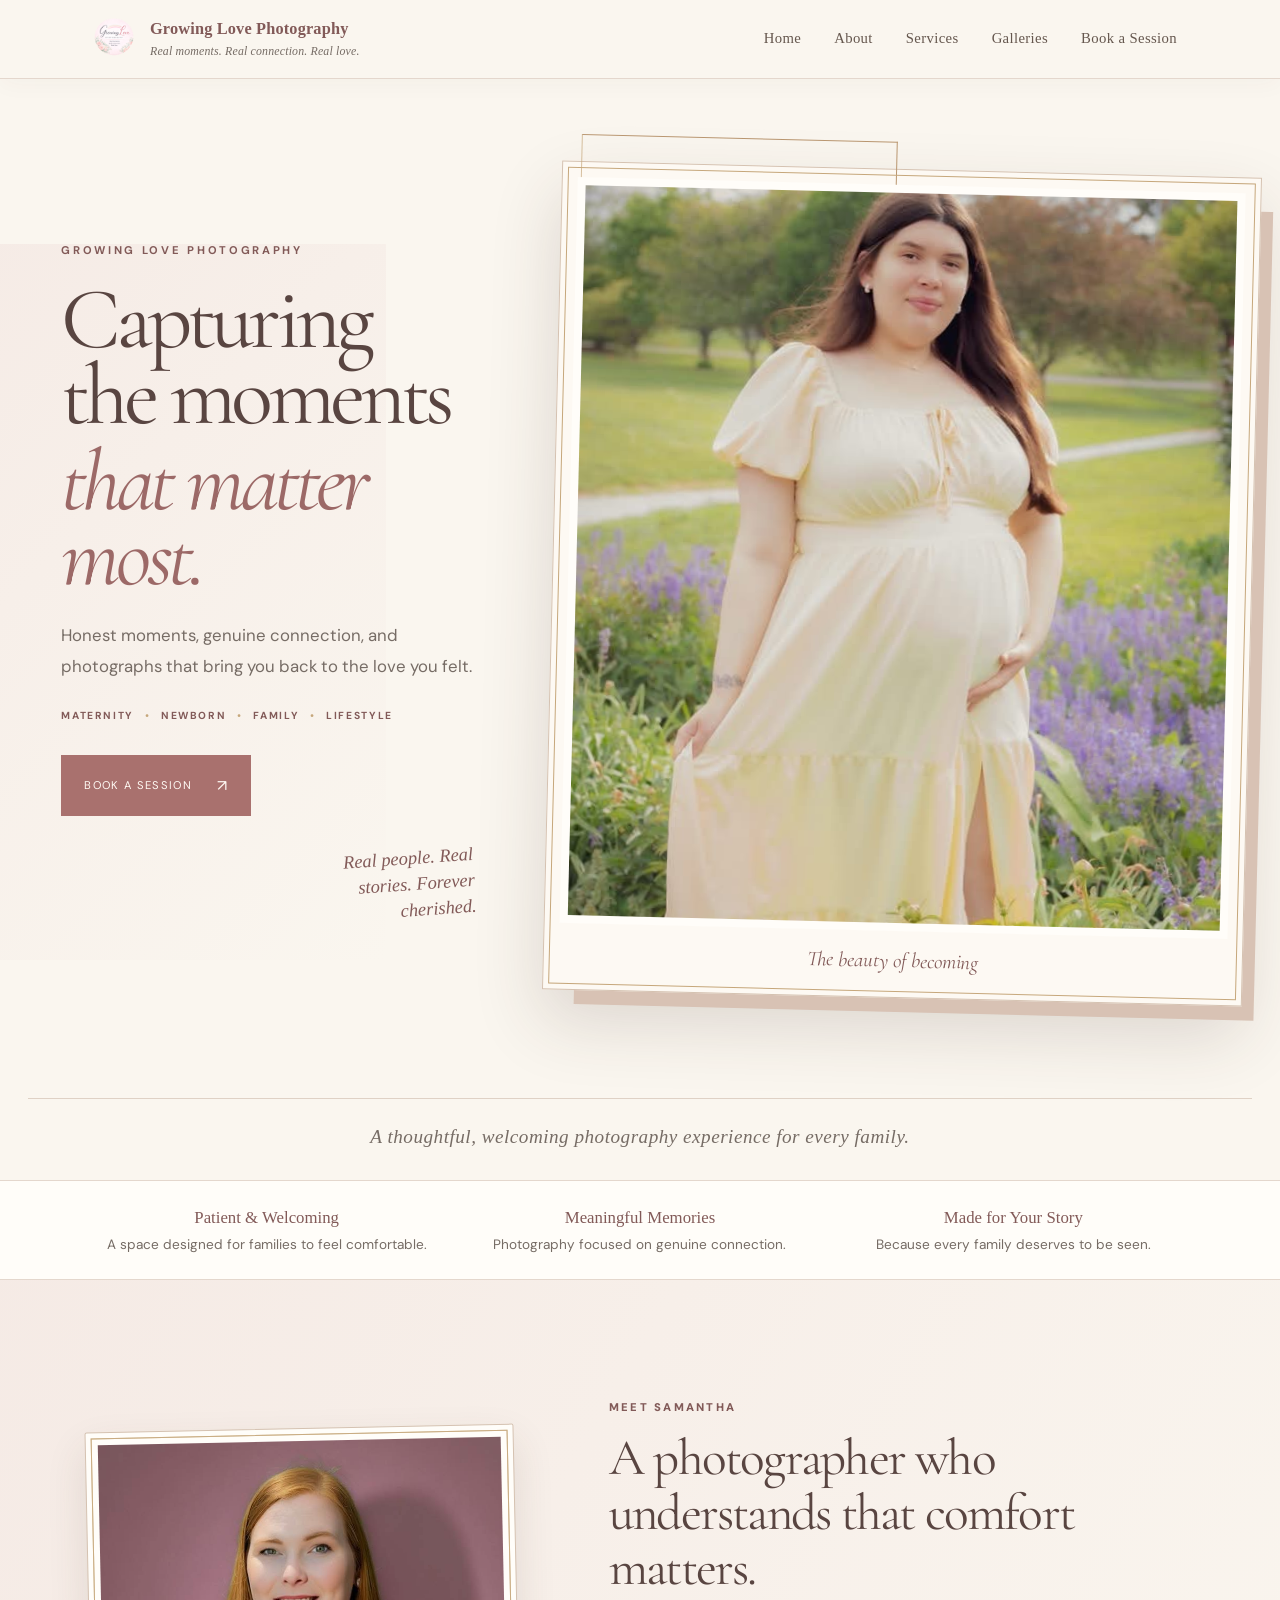
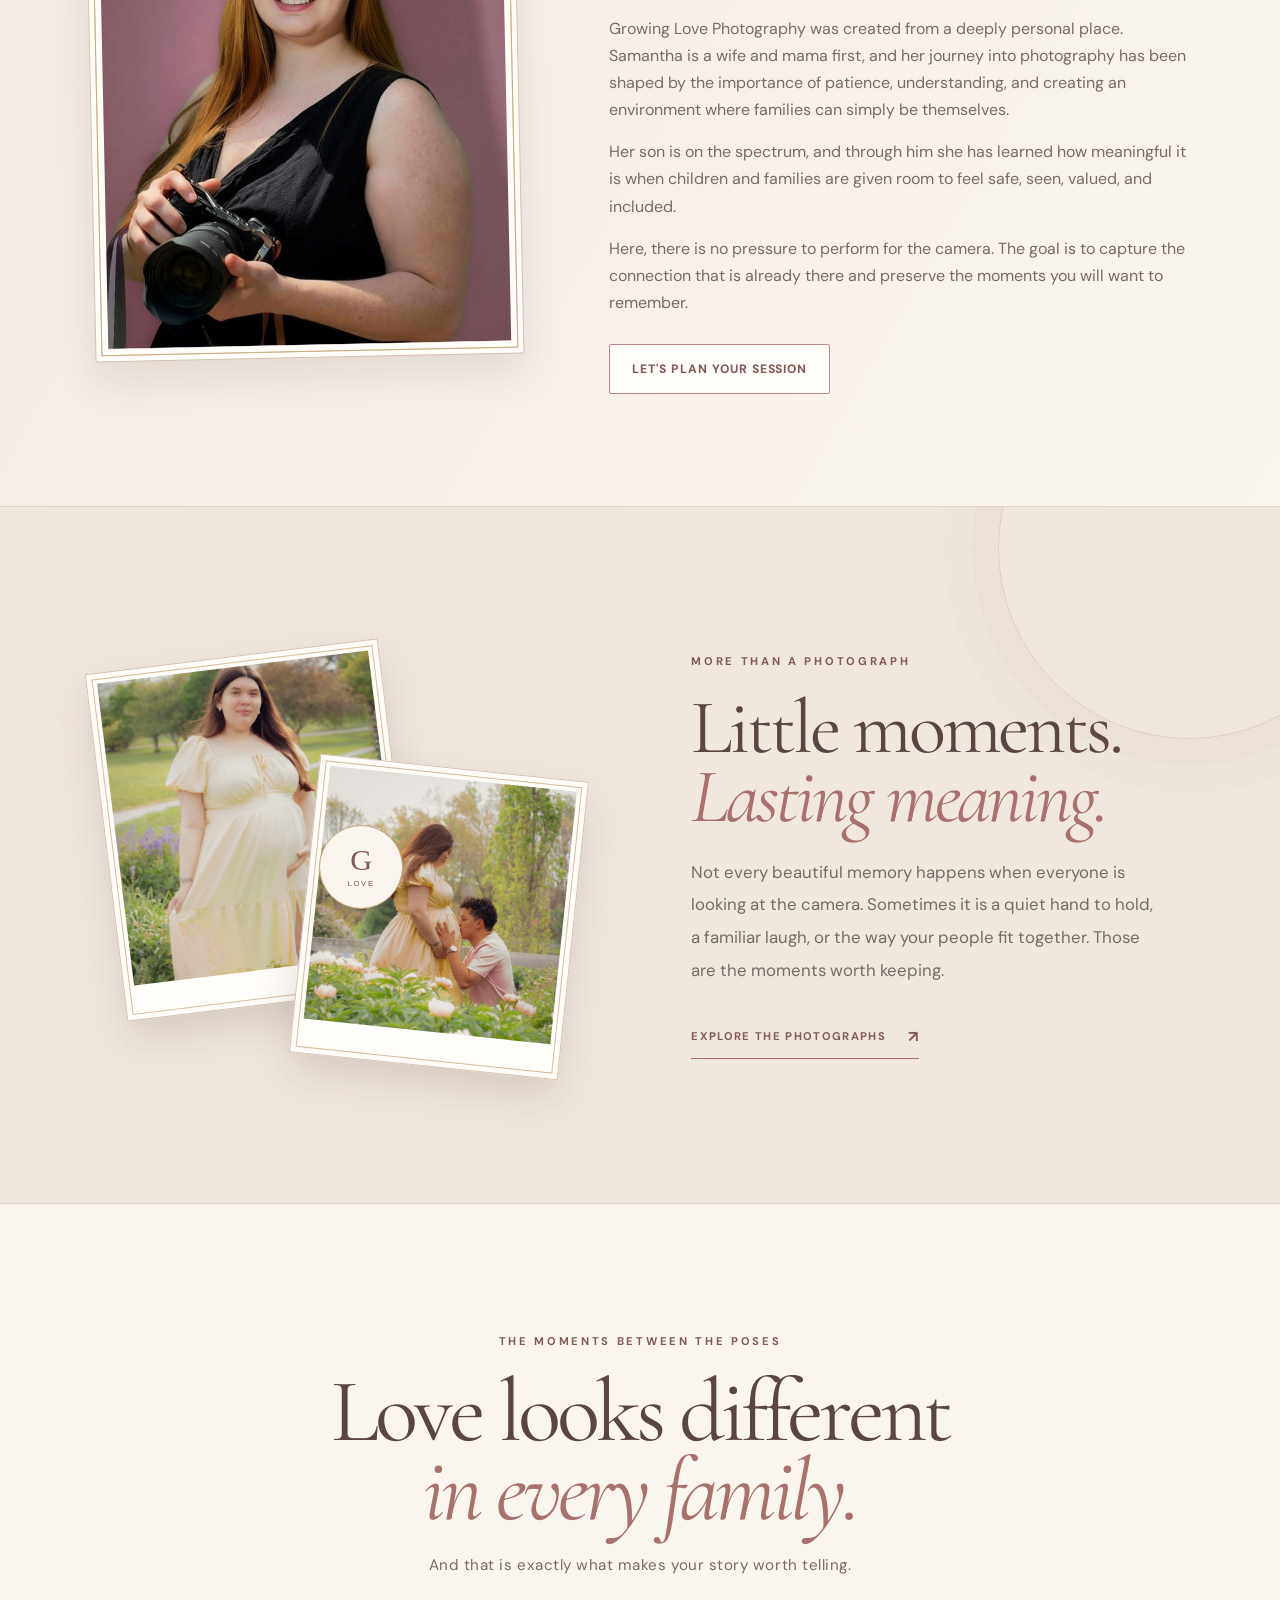
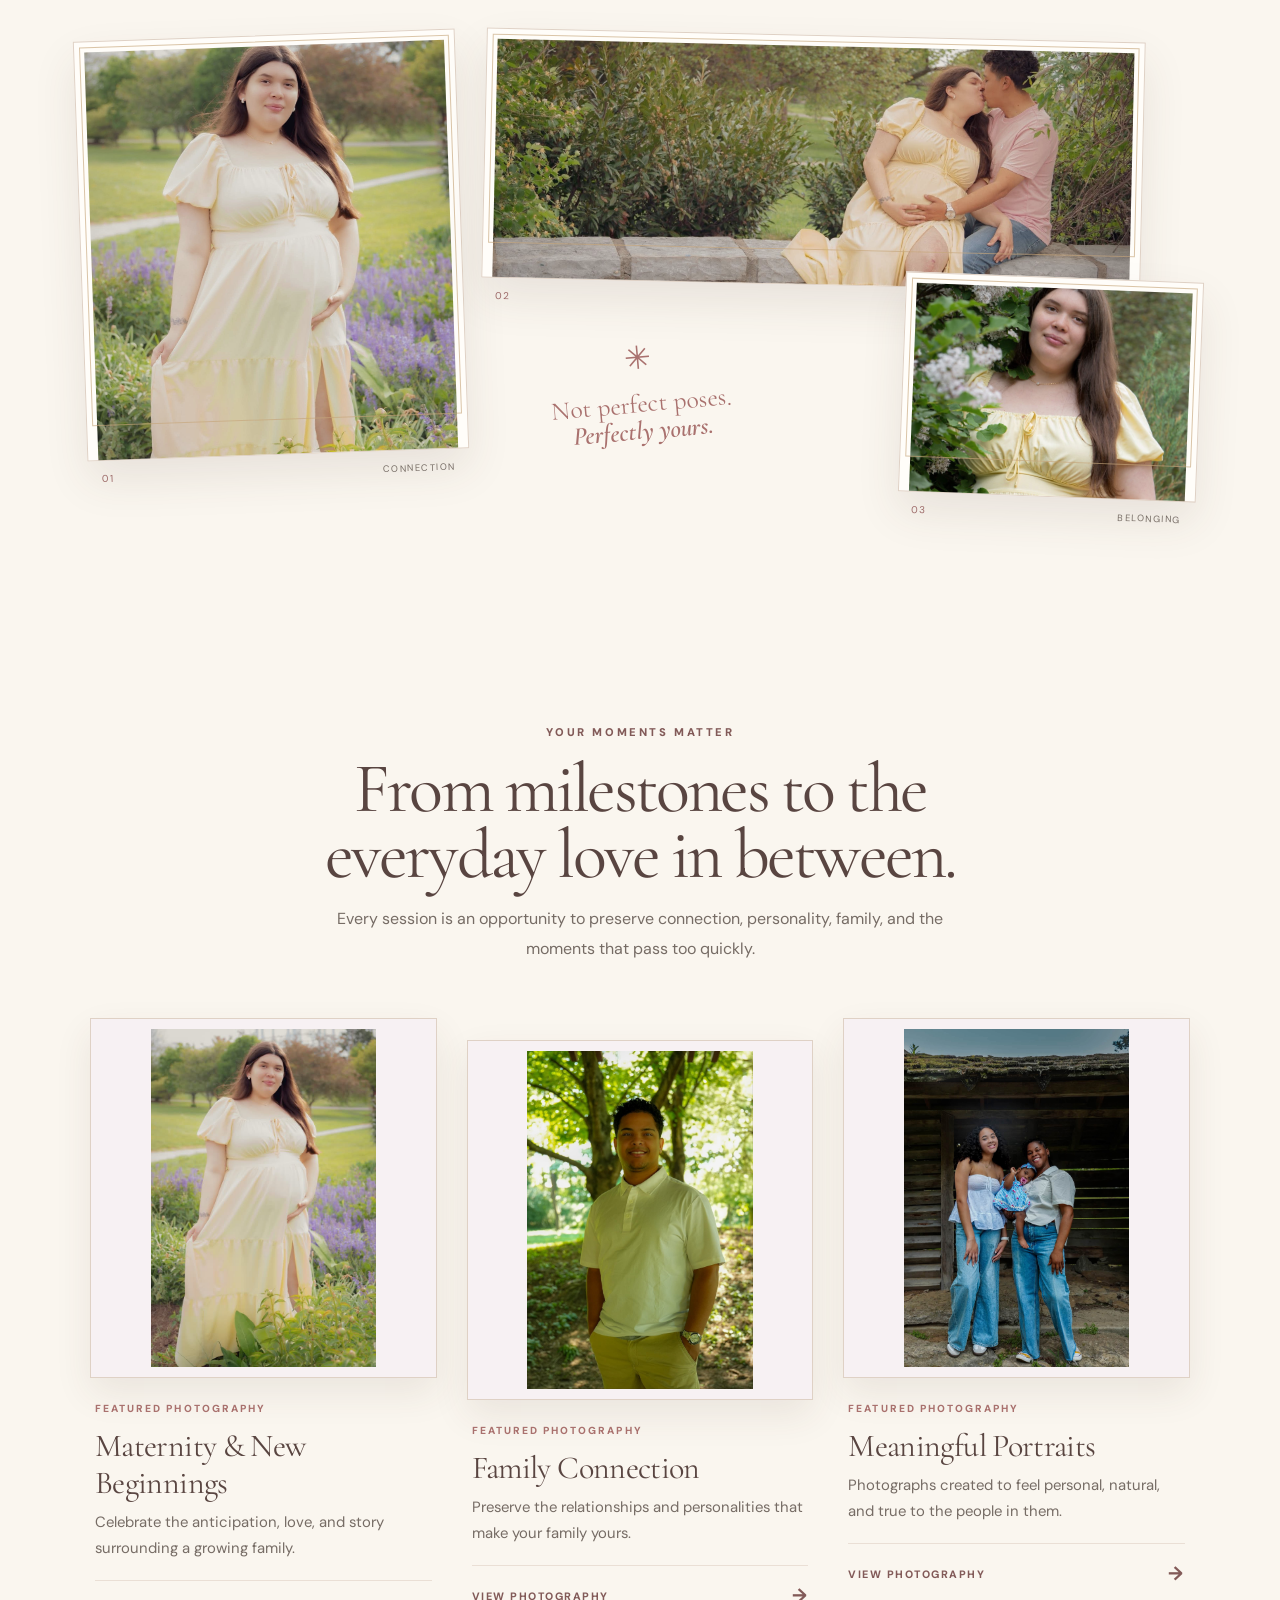
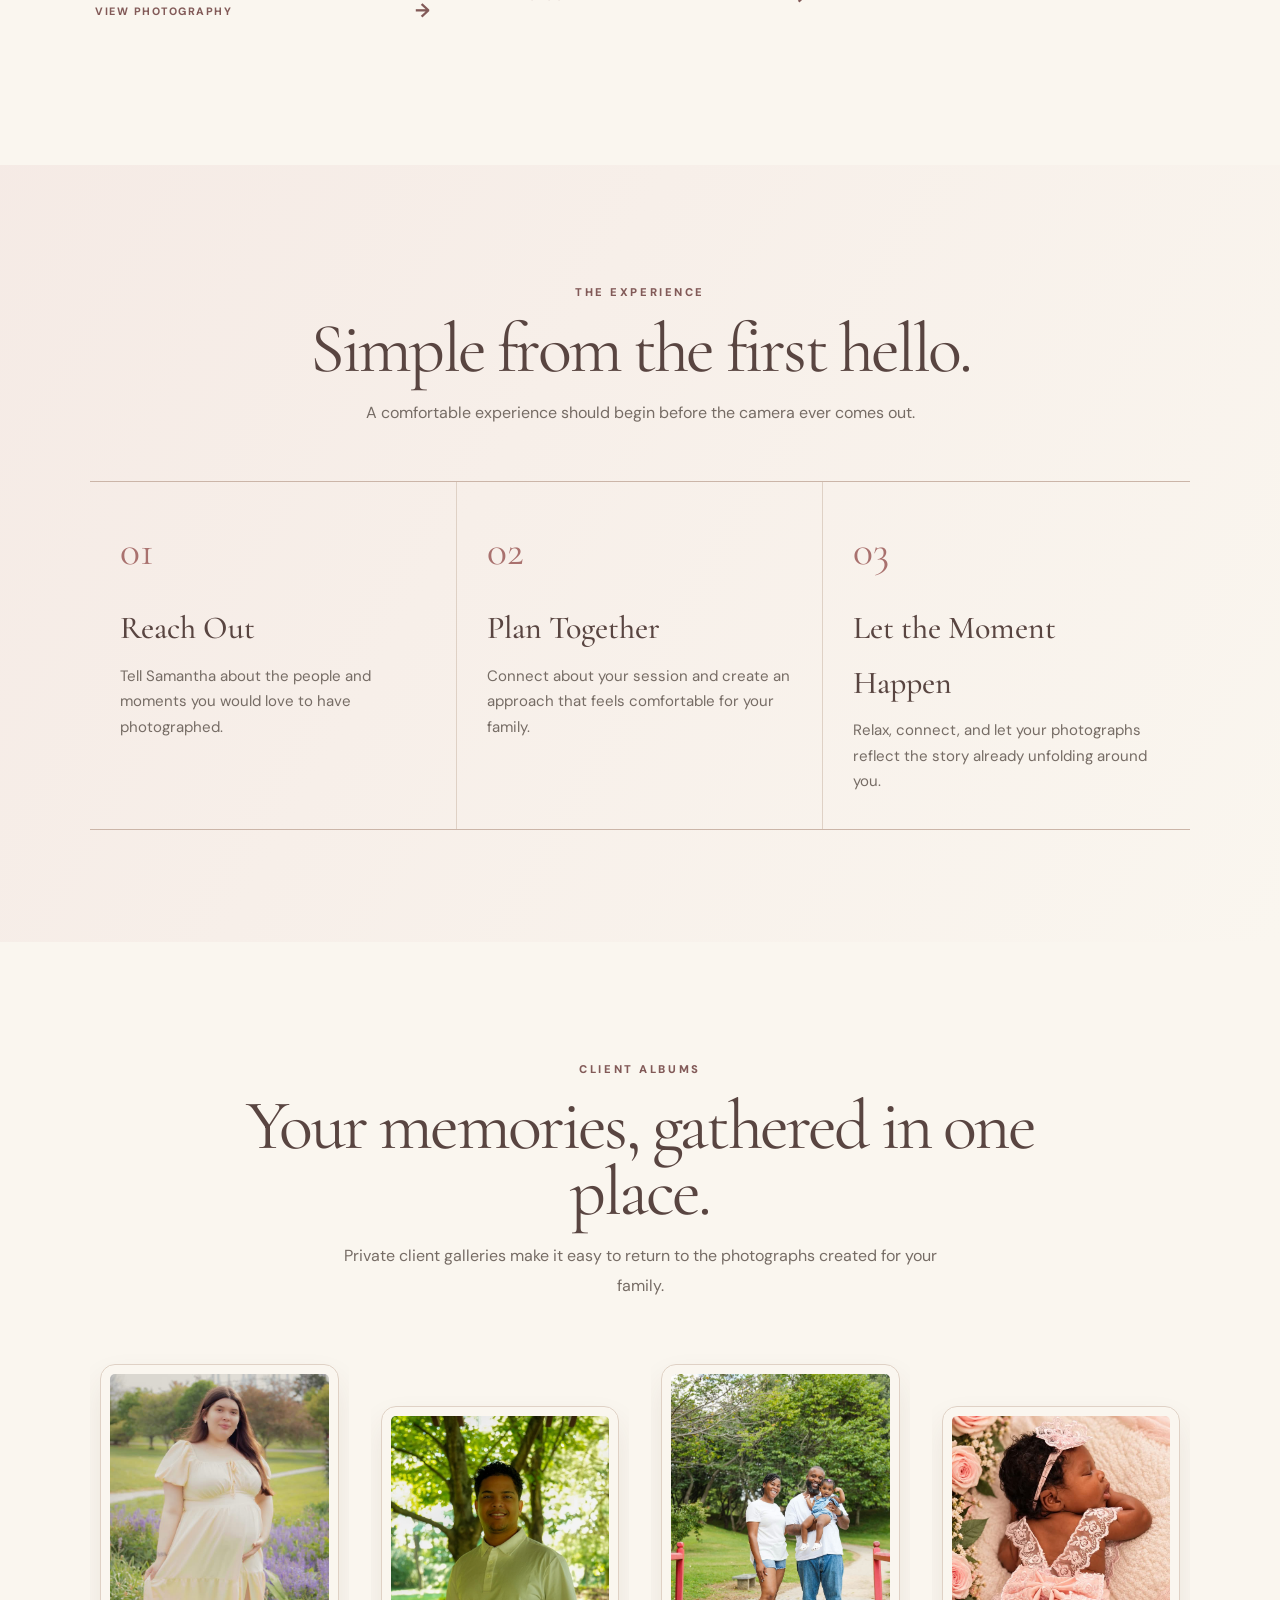
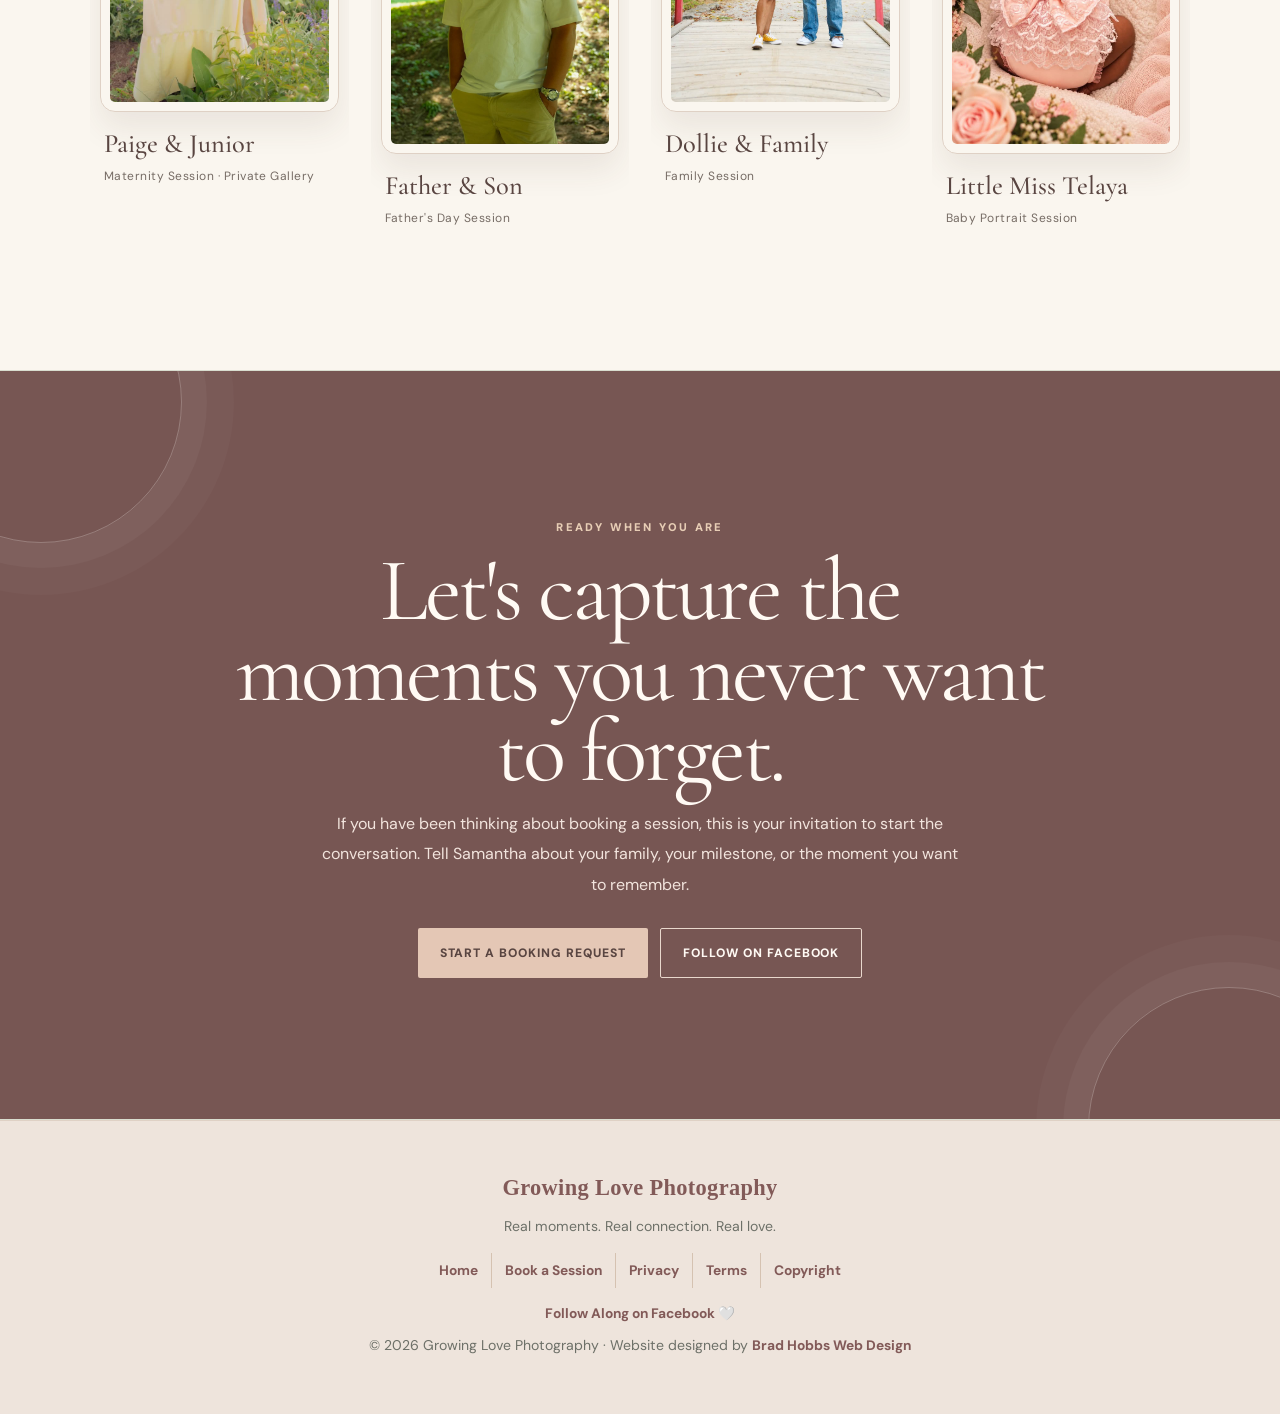
==== index.html @ f186d823 "Refresh photos with face-friendly crop styling" ====
<!DOCTYPE html>

<html lang="en">

<head>

    <meta charset="UTF-8">

    <meta
        name="viewport"
        content="width=device-width, initial-scale=1">

    <meta
        name="author"
        content="Brad Hobbs Web Design">

    <meta
        name="description"
        content="Growing Love Photography captures real moments, meaningful connection, and the stories families will want to remember.">

    <meta
        property="og:title"
        content="Growing Love Photography | Real moments. Real connection. Real love.">

    <meta
        property="og:description"
        content="Inclusive, patient photography for families and meaningful milestones.">

    <meta
        property="og:image"
        content="IMG_0206.jpeg">

    <meta
        property="og:type"
        content="website">

    <meta
        property="og:url"
        content="https://brad-hobbswd.github.io/growing-love-photography/">

    <meta
        name="theme-color"
        content="#faf6ef">

    <link
        rel="icon"
        href="logo.png">

    <link
        rel="stylesheet"
        href="styles.css?v=20261026-face-crop">

    <title>
        Growing Love Photography | Real Moments. Real Connection. Real Love.
    </title>

</head>


<body>


    <!-- HEADER -->

    <header class="site-header">

        <div class="nav">


            <a
                class="brand"
                href="index.html">

                <img
                    src="logo.png"
                    alt="Growing Love Photography logo">

                <span>

                    <strong>
                        Growing Love Photography
                    </strong>

                    <span>
                        Real moments. Real connection. Real love.
                    </span>

                </span>

            </a>


            <button
                class="menu-toggle"
                onclick="toggleMenu()"
                aria-label="Open navigation">

                ☰

            </button>


            <nav
                class="nav-links"
                id="navLinks">

                <a href="index.html">
                    Home
                </a>

                <a href="#about">
                    About
                </a>

                <a href="#services">
                    Services
                </a>

                <a href="#albums">
                    Galleries
                </a>

                <a href="contact.html">
                    Book a Session
                </a>

            </nav>


        </div>

    </header>



    <main>


        <!-- EDITORIAL HERO -->
    <section class="editorial-hero">
      <div class="editorial-hero-copy">
        <p class="editorial-kicker">Growing Love Photography</p>
        <h1>Capturing the moments <em>that matter most.</em></h1>
        <p class="editorial-intro">Honest moments, genuine connection, and photographs that bring you back to the love you felt.</p>
        <p class="editorial-services">MATERNITY <span>•</span> NEWBORN <span>•</span> FAMILY <span>•</span> LIFESTYLE</p>
        <a class="editorial-button" href="contact.html">Book a session <span aria-hidden="true">↗</span></a>
        <p class="editorial-script">Real people. Real stories. Forever cherished.</p>
      </div>
      <div class="editorial-hero-photo">
        <div class="editorial-photo-mat">
          <img src="IMG_0207.jpeg" alt="Maternity portrait from Growing Love Photography">
        </div>
        <span class="editorial-photo-caption">The beauty of becoming</span>
      </div>
      <div class="editorial-hero-bottom">A thoughtful, welcoming photography experience for every family.</div>
    </section>

        <!-- TRUST BAR -->

        <section class="trust-bar">

            <div class="container trust-items">


                <div class="trust-item">

                    <strong>
                        Patient & Welcoming
                    </strong>

                    <span>
                        A space designed for families to feel comfortable.
                    </span>

                </div>


                <div class="trust-item">

                    <strong>
                        Meaningful Memories
                    </strong>

                    <span>
                        Photography focused on genuine connection.
                    </span>

                </div>


                <div class="trust-item">

                    <strong>
                        Made for Your Story
                    </strong>

                    <span>
                        Because every family deserves to be seen.
                    </span>

                </div>


            </div>

        </section>



        <!-- ABOUT -->

        <section
            id="about"
            class="section section-soft">

            <div class="container story-grid">


                <div class="story-photo">

                    <img
                        src="IMG_0205.jpeg"
                        alt="Samantha, photographer behind Growing Love Photography">

                </div>


                <div class="copy">


                    <div class="eyebrow">
                        Meet Samantha
                    </div>


                    <h2>
                        A photographer who understands that comfort matters.
                    </h2>


                    <p>
                        Growing Love Photography was created from a deeply
                        personal place. Samantha is a wife and mama first,
                        and her journey into photography has been shaped by
                        the importance of patience, understanding, and
                        creating an environment where families can simply
                        be themselves.
                    </p>


                    <p>
                        Her son is on the spectrum, and through him she has
                        learned how meaningful it is when children and
                        families are given room to feel safe, seen, valued,
                        and included.
                    </p>


                    <p>
                        Here, there is no pressure to perform for the camera.
                        The goal is to capture the connection that is already
                        there and preserve the moments you will want to remember.
                    </p>


                    <div class="btn-row">

                        <a
                            class="btn btn-secondary"
                            href="contact.html">

                            Let's Plan Your Session

                        </a>

                    </div>


                </div>


            </div>

        </section>



        <!-- EDITORIAL BRAND STATEMENT -->
        <section class="editorial-note-section" aria-label="Our photography philosophy">
          <div class="editorial-note-inner">
            <div class="editorial-note-art" aria-hidden="true">
              <figure class="note-photo note-photo-one"><img src="IMG_0208.jpeg" alt=""></figure>
              <figure class="note-photo note-photo-two"><img src="IMG_0209.jpeg" alt=""></figure>
              <span class="note-seal">G<br><small>LOVE</small></span>
            </div>
            <div class="editorial-note-copy">
              <p class="editorial-kicker">More than a photograph</p>
              <h2>Little moments.<br><em>Lasting meaning.</em></h2>
              <p>Not every beautiful memory happens when everyone is looking at the camera. Sometimes it is a quiet hand to hold, a familiar laugh, or the way your people fit together. Those are the moments worth keeping.</p>
              <a class="editorial-text-link" href="#albums">Explore the photographs <span aria-hidden="true">↗</span></a>
            </div>
          </div>
        </section>

        <!-- SIGNATURE PHOTO STORY -->
        <section class="signature-story" aria-label="A glimpse into our photography">
          <div class="signature-story-heading">
            <p class="editorial-kicker">The moments between the poses</p>
            <h2>Love looks different<br><em>in every family.</em></h2>
            <p>And that is exactly what makes your story worth telling.</p>
          </div>
          <div class="signature-mosaic">
            <figure class="mosaic-frame mosaic-tall"><img src="IMG_0208.jpeg" alt="A tender photography moment" loading="lazy"><figcaption>01 <span>Connection</span></figcaption></figure>
            <figure class="mosaic-frame mosaic-wide"><img src="IMG_0210.jpeg" alt="A meaningful portrait from a Growing Love Photography session" loading="lazy"><figcaption>02 <span>Personality</span></figcaption></figure>
            <figure class="mosaic-frame mosaic-small"><img src="IMG_0212.jpeg" alt="A memory captured by Growing Love Photography" loading="lazy"><figcaption>03 <span>Belonging</span></figcaption></figure>
            <div class="mosaic-note"><span aria-hidden="true">✳</span><p>Not perfect poses.<br><em>Perfectly yours.</em></p></div>
          </div>
        </section>

        <!-- FEATURED PHOTOGRAPHY -->

        <section id="services" class="section">

            <div class="container">


                <div class="section-head">


                    <div class="eyebrow">
                        Your Moments Matter
                    </div>


                    <h2 class="section-title">
                        From milestones to the everyday love in between.
                    </h2>


                    <p>
                        Every session is an opportunity to preserve
                        connection, personality, family, and the moments
                        that pass too quickly.
                    </p>


                </div>



                <div class="specialties">


                    <!-- MATERNITY -->

                    <a
                        class="specialty specialty-link"
                        href="#albums"
                        aria-label="View maternity and new beginnings photography">

                        <img
                            class="viewable-photo"
                            src="IMG_0207.jpeg"
                            alt="Maternity photography"
                            onclick="event.preventDefault();event.stopPropagation();openFeaturedImage('IMG_0207.jpeg','Maternity & New Beginnings')">


                        <div>

                            <span class="specialty-label">
                                Featured Photography
                            </span>


                            <h3>
                                Maternity & New Beginnings
                            </h3>


                            <p>
                                Celebrate the anticipation, love, and story
                                surrounding a growing family.
                            </p>


                            <span class="specialty-cta">

                                View Photography

                                <b>
                                    →
                                </b>

                            </span>


                        </div>

                    </a>



                    <!-- FAMILY -->

                    <a
                        class="specialty specialty-link"
                        href="#albums"
                        aria-label="View family connection photography">

                        <img
                            class="viewable-photo"
                            src="images/IMG_0114.jpeg"
                            alt="Father and son photography"
                            onclick="event.preventDefault();event.stopPropagation();openFeaturedImage('images/IMG_0114.jpeg','Family Connection')">


                        <div>

                            <span class="specialty-label">
                                Featured Photography
                            </span>


                            <h3>
                                Family Connection
                            </h3>


                            <p>
                                Preserve the relationships and personalities
                                that make your family yours.
                            </p>


                            <span class="specialty-cta">

                                View Photography

                                <b>
                                    →
                                </b>

                            </span>


                        </div>

                    </a>



                    <!-- PORTRAITS -->

                    <a
                        class="specialty specialty-link"
                        href="#albums"
                        aria-label="View meaningful portrait photography">

                        <img
                            class="viewable-photo"
                            src="dollie/images/IMG_0335.jpeg"
                            alt="Portrait photography"
                            onclick="event.preventDefault();event.stopPropagation();openFeaturedImage('dollie/images/IMG_0335.jpeg','Meaningful Portraits')">


                        <div>

                            <span class="specialty-label">
                                Featured Photography
                            </span>


                            <h3>
                                Meaningful Portraits
                            </h3>


                            <p>
                                Photographs created to feel personal,
                                natural, and true to the people in them.
                            </p>


                            <span class="specialty-cta">

                                View Photography

                                <b>
                                    →
                                </b>

                            </span>


                        </div>

                    </a>


                </div>


            </div>

        </section>



        <!-- EXPERIENCE -->

        <section class="section section-lavender">

            <div class="container">


                <div class="section-head">


                    <div class="eyebrow">
                        The Experience
                    </div>


                    <h2 class="section-title">
                        Simple from the first hello.
                    </h2>


                    <p>
                        A comfortable experience should begin before
                        the camera ever comes out.
                    </p>


                </div>



                <div class="process">


                    <article class="process-card">

                        <div class="num">
                            01
                        </div>


                        <h3>
                            Reach Out
                        </h3>


                        <p>
                            Tell Samantha about the people and moments
                            you would love to have photographed.
                        </p>

                    </article>



                    <article class="process-card">

                        <div class="num">
                            02
                        </div>


                        <h3>
                            Plan Together
                        </h3>


                        <p>
                            Connect about your session and create an
                            approach that feels comfortable for your family.
                        </p>

                    </article>



                    <article class="process-card">

                        <div class="num">
                            03
                        </div>


                        <h3>
                            Let the Moment Happen
                        </h3>


                        <p>
                            Relax, connect, and let your photographs
                            reflect the story already unfolding around you.
                        </p>

                    </article>


                </div>


            </div>

        </section>



        <!-- CLIENT ALBUMS -->

        <section
            id="albums"
            class="section">

            <div class="container">


                <div class="section-head">


                    <div class="eyebrow">
                        Client Albums
                    </div>


                    <h2 class="section-title">
                        Your memories, gathered in one place.
                    </h2>


                    <p>
                        Private client galleries make it easy to return
                        to the photographs created for your family.
                    </p>


                </div>



                <div class="albums">


                    <!-- PAIGE & JUNIOR -->

                    <article
                        class="album"
                        onclick="openAlbum('paige-gilbert','baby1234')">

                        <img
                            class="album-viewable-photo"
                            loading="lazy"
                            src="IMG_0207.jpeg"
                            alt="Paige and Junior Maternity Shoot"
                            onclick="event.stopPropagation();openFeaturedImage('IMG_0207.jpeg','Paige & Junior · Maternity Session')">


                        <div class="album-copy">

                            <strong>
                                Paige & Junior
                            </strong>

                            <span>
                                Maternity Session · Private Gallery
                            </span>

                        </div>

                    </article>



                    <!-- FATHER & SON -->

                    <article
                        class="album"
                        onclick="window.location.href='fatherSonMiniShoot.html'">

                        <img
                            class="album-viewable-photo"
                            loading="lazy"
                            src="images/IMG_0114.jpeg"
                            alt="Father and Son Father's Day Session"
                            onclick="event.stopPropagation();openFeaturedImage('images/IMG_0114.jpeg','Father & Son · Father’s Day Session')">


                        <div class="album-copy">

                            <strong>
                                Father & Son
                            </strong>

                            <span>
                                Father's Day Session
                            </span>

                        </div>

                    </article>



                    <!-- DOLLIE & FAMILY -->
                    
                    <article
                        class="album"
                        onclick="window.location.href='dollieFamily.html'">

                        <img
                            class="album-viewable-photo"
                            loading="lazy"
                            src="dollie/images/IMG_0312.jpeg"
                            alt="Dollie Family Photography Session"
                            onclick="event.stopPropagation();openFeaturedImage('dollie/images/IMG_0312.jpeg','Dollie & Family · Family Session')">


                        <div class="album-copy">

                            <strong>
                                Dollie & Family
                            </strong>

                            <span>
                                Family Session
                            </span>

                        </div>

                    </article>



                    <!-- LITTLE MISS TELAYA -->
                   
                    <article
                        class="album"
                        onclick="openAlbum('telaya','baby1234')">

                        <img
                            class="album-viewable-photo"
                            loading="lazy"
                            src="catrinaImages/IMG_0385.jpeg"
                            alt="Little Miss Telaya Baby Photography Session"
                            onclick="event.stopPropagation();openFeaturedImage('catrinaImages/IMG_0385.jpeg','Little Miss Telaya · Baby Portrait Session')">


                        <div class="album-copy">

                            <strong>
                                Little Miss Telaya
                            </strong>

                            <span>
                                Baby Portrait Session
                            </span>

                        </div>

                    </article>

 
</div>


            </div>

        </section>

        




        <!-- CALL TO ACTION -->

        <section class="cta">

            <div class="container cta-box">


                <div class="eyebrow">
                    Ready When You Are
                </div>


                <h2>
                    Let's capture the moments you never want to forget.
                </h2>


                <p>
                    If you have been thinking about booking a session,
                    this is your invitation to start the conversation.
                    Tell Samantha about your family, your milestone,
                    or the moment you want to remember.
                </p>


                <div
                    class="btn-row"
                    style="justify-content:center">


                    <a
                        class="btn btn-primary"
                        href="contact.html">

                        Start a Booking Request

                    </a>


                    <a
                        class="btn btn-secondary"
                        href="https://m.facebook.com/profile.php?id=61571003291121"
                        target="_blank"
                        rel="noopener">

                        Follow on Facebook

                    </a>


                </div>


            </div>

        </section>



        <!-- FEATURED IMAGE VIEWER -->

        <div
            id="featuredImageViewer"
            class="featured-image-viewer"
            aria-hidden="true"
            onclick="closeFeaturedImage()">


            <button
                class="featured-image-close"
                type="button"
                aria-label="Close image"
                onclick="event.stopPropagation();closeFeaturedImage()">

                ×

            </button>


            <div
                class="featured-image-frame"
                onclick="event.stopPropagation()">


                <img
                    id="featuredImage"
                    src=""
                    alt="">


                <p id="featuredImageCaption"></p>


            </div>


        </div>


    </main>



    <!-- PASSWORD MODAL -->

    <div
        id="passwordModal"
        class="modal"
        onclick="closeModal(event)">


        <div
            class="modal-content"
            onclick="event.stopPropagation()">


            <h3>
                Enter Gallery Password
            </h3>


            <p>
                Enter the password provided for your private gallery.
            </p>


            <input
                type="password"
                id="passwordInput"
                aria-label="Gallery password">


            <button onclick="checkPassword()">
                Open Gallery
            </button>


        </div>


    </div>



    <!-- FOOTER -->

    <footer class="site-footer">

        <div class="footer">


            <strong>
                Growing Love Photography
            </strong>


            <p>
                Real moments. Real connection. Real love.
            </p>


            <div class="footer-links">

                <a href="index.html">
                    Home
                </a>

                <a href="contact.html">
                    Book a Session
                </a>

                <a href="privacy.html">
                    Privacy
                </a>

                <a href="terms.html">
                    Terms
                </a>

                <a href="copyright.html">
                    Copyright
                </a>

            </div>


            <p>

                <a
                    href="https://m.facebook.com/profile.php?id=61571003291121"
                    target="_blank"
                    rel="noopener">

                    Follow Along on Facebook 🤍

                </a>

            </p>


            <p>

                ©
                <span id="year"></span>

                Growing Love Photography
                ·
                Website designed by

                <a
                    href="https://brad-hobbswd.github.io/brad-hobbswd/"
                    target="_blank"
                    rel="noopener">

                    Brad Hobbs Web Design

                </a>

            </p>


        </div>

    </footer>



    <!-- SITE JAVASCRIPT -->

    <script>


        let currentAlbum = "";

        let correctPassword = "";


        function openAlbum(album, password) {

            currentAlbum = album;

            correctPassword = password;

            document
                .getElementById("passwordModal")
                .style.display = "flex";

            document
                .getElementById("passwordInput")
                .focus();

        }


        function checkPassword() {

            if (
                document
                    .getElementById("passwordInput")
                    .value === correctPassword
            ) {

                window.location.href =
                    currentAlbum + ".html";

            }

            else {

                alert("Incorrect password");

            }

        }


        function closeModal(e) {

            if (
                !e ||
                e.target.id === "passwordModal"
            ) {

                document
                    .getElementById("passwordModal")
                    .style.display = "none";


                document
                    .getElementById("passwordInput")
                    .value = "";

            }

        }


        document.addEventListener(
            "keydown",
            e => {

                if (e.key === "Escape") {

                    closeModal();

                }


                if (
                    e.key === "Enter" &&
                    document
                        .getElementById("passwordModal")
                        .style.display === "flex"
                ) {

                    checkPassword();

                }

            }
        );


        function toggleMenu() {

            document
                .getElementById("navLinks")
                .classList
                .toggle("active");

        }


        document
            .getElementById("year")
            .textContent =
            new Date().getFullYear();


    </script>



    <!-- FEATURED IMAGE VIEWER JAVASCRIPT -->

    <script>


        function openFeaturedImage(src, caption) {

            const viewer =
                document.getElementById(
                    "featuredImageViewer"
                );


            document
                .getElementById("featuredImage")
                .src = src;


            document
                .getElementById("featuredImage")
                .alt = caption;


            document
                .getElementById("featuredImageCaption")
                .textContent = caption;


            viewer.classList.add("open");


            viewer.setAttribute(
                "aria-hidden",
                "false"
            );


            document.body.classList.add(
                "image-viewer-open"
            );

        }


        function closeFeaturedImage() {

            const viewer =
                document.getElementById(
                    "featuredImageViewer"
                );


            viewer.classList.remove("open");


            viewer.setAttribute(
                "aria-hidden",
                "true"
            );


            document.body.classList.remove(
                "image-viewer-open"
            );

        }


        document.addEventListener(
            "keydown",
            function (e) {

                if (e.key === "Escape") {

                    closeFeaturedImage();

                }

            }
        );


    </script>


</body>

</html>
---- styles.css ----
@import url('https://fonts.googleapis.com/css2?family=Cormorant+Garamond:wght@400;500;600&family=DM+Sans:wght@400;500;600;700&display=swap');
:root{
    --rose:#d88c9a;
    --rose-deep:#9f5b6a;
    --blush:#fff1f5;
    --cream:#fffaf8;
    --lavender:#f4edff;
    --ink:#3f3538;
    --muted:#75686c;
    --line:#efd8df;
    --white:#fff
}
*{
    box-sizing:border-box
}
html{
    scroll-behavior:smooth
}
body{
    margin:0;
    font-family:"Segoe UI",Arial,sans-serif;
    color:var(--ink);
    background:var(--cream);
    line-height:1.7
}
img{
    display:block;
    max-width:100%
}
a{
    color:inherit
}
.container{
    width:min(1100px,calc(100% - 40px));
    margin:auto
}
.site-header{
    position:sticky;
    top:0;
    z-index:100;
    background:rgba(255,250,248,.94);
    backdrop-filter:blur(12px);
    border-bottom:1px solid var(--line)
}
.nav{
    width:min(1100px,calc(100% - 40px));
    min-height:78px;
    margin:auto;
    display:flex;
    align-items:center;
    justify-content:space-between;
    gap:22px
}
.brand{
    display:flex;
    align-items:center;
    gap:12px;
    text-decoration:none
}
.brand img{
    width:48px;
    height:48px;
    object-fit:contain;
    border-radius:50%
}
.brand strong{
    display:block;
    color:var(--rose-deep);
    font-size:1.08rem;
    line-height:1.1
}
.brand span{
    display:block;
    font-size:.74rem;
    color:var(--muted);
    margin-top:3px
}
.nav-links{
    display:flex;
    align-items:center;
    gap:7px
}
.nav-links a{
    text-decoration:none;
    color:var(--rose-deep);
    font-weight:700;
    font-size:.92rem;
    padding:9px 12px;
    border-radius:999px
}
.nav-links a:hover,.nav-links a.active{
    background:var(--blush);
    color:var(--rose)
}
.menu-toggle{
    display:none;
    background:transparent;
    border:0;
    font-size:1.45rem;
    color:var(--rose-deep)
}
.hero{
    padding:28px 0 82px;
    background:linear-gradient(180deg,#fff5f7 0%,var(--cream) 82%)
}
.hero-grid{
    display:grid;
    grid-template-columns:1.05fr .95fr;
    gap:56px;
    align-items:center
}
.eyebrow{
    display:inline-block;
    color:var(--rose-deep);
    font-size:.74rem;
    font-weight:850;
    letter-spacing:.16em;
    text-transform:uppercase;
    margin-bottom:14px
}
.hero h1,.section-title,.page-title{
    font-family:Georgia,serif;
    color:#5b4248;
    line-height:1.04;
    letter-spacing:-.03em
}
.hero h1{
    font-size:clamp(3rem,6vw,5.7rem);
    margin:0 0 22px
}
.hero p{
    color:var(--muted);
    font-size:1.08rem;
    max-width:620px
}
.hero-art{
    position:relative
}
.hero-art img{
    width:100%;
    min-height:440px;
    object-fit:cover;
    border-radius:28px;
    box-shadow:0 24px 60px rgba(111,69,80,.16)
}
.hero-note{
    position:absolute;
    left:-24px;
    bottom:26px;
    max-width:250px;
    background:var(--white);
    border:1px solid var(--line);
    border-radius:18px;
    padding:18px 20px;
    box-shadow:0 16px 38px rgba(111,69,80,.12)
}
.hero-note strong{
    display:block;
    color:var(--rose-deep);
    font-family:Georgia,serif;
    font-size:1.1rem
}
.hero-note span{
    display:block;
    color:var(--muted);
    font-size:.84rem;
    line-height:1.45;
    margin-top:4px
}
.btn-row{
    display:flex;
    gap:12px;
    flex-wrap:wrap;
    margin-top:28px
}
.btn{
    display:inline-flex;
    align-items:center;
    justify-content:center;
    min-height:50px;
    padding:0 22px;
    border-radius:999px;
    text-decoration:none;
    font-weight:800;
    font-size:.92rem;
    transition:.2s
}
.btn:hover{
    transform:translateY(-2px)
}
.btn-primary{
    background:var(--rose);
    color:#fff;
    box-shadow:0 12px 25px rgba(216,140,154,.22)
}
.btn-secondary{
    border:1px solid var(--rose);
    color:var(--rose-deep);
    background:#fff
}
.trust-bar{
    background:#fff;
    border-top:1px solid var(--line);
    border-bottom:1px solid var(--line)
}
.trust-items{
    display:grid;
    grid-template-columns:repeat(3,1fr);
    gap:20px;
    padding:23px 0
}
.trust-item{
    text-align:center
}
.trust-item strong{
    display:block;
    color:var(--rose-deep);
    font-family:Georgia,serif;
    font-size:1.05rem
}
.trust-item span{
    display:block;
    color:var(--muted);
    font-size:.85rem
}
.section{
    padding:90px 0
}
.section-soft{
    background:linear-gradient(180deg,var(--blush),#fff)
}
.section-lavender{
    background:linear-gradient(180deg,var(--lavender),#fff)
}
.section-head{
    max-width:720px;
    margin:0 auto 44px;
    text-align:center
}
.section-title{
    font-size:clamp(2.5rem,5vw,4.4rem);
    margin:0 0 16px
}
.section-head p,.copy p{
    color:var(--muted)
}
.story-grid{
    display:grid;
    grid-template-columns:.85fr 1.15fr;
    gap:56px;
    align-items:center
}
.story-photo{
    padding:10px;
    background:#fff;
    border:1px solid var(--line);
    border-radius:28px;
    box-shadow:0 20px 45px rgba(111,69,80,.08)
}
.story-photo img{
    width:100%;
    border-radius:20px;
    max-height:620px;
    object-fit:cover
}
.copy h2{
    font-family:Georgia,serif;
    font-size:clamp(2.2rem,4vw,3.8rem);
    line-height:1.08;
    color:#5b4248;
    margin:0 0 18px
}
.copy p{
    margin:0 0 15px
}
.specialties{
    display:grid;
    grid-template-columns:repeat(3,1fr);
    gap:18px
}
.specialty{
    overflow:hidden;
    background:#fff;
    border:1px solid var(--line);
    border-radius:22px;
    box-shadow:0 12px 28px rgba(111,69,80,.06)
}
.specialty img{
    width:100%;
    height:280px;
    object-fit:cover
}
.specialty div{
    padding:22px
}
.specialty h3{
    font-family:Georgia,serif;
    color:#5b4248;
    font-size:1.5rem;
    margin:0 0 7px
}
.specialty p{
    margin:0;
    color:var(--muted);
    font-size:.93rem
}
.process{
    display:grid;
    grid-template-columns:repeat(3,1fr);
    gap:18px
}
.process-card{
    background:#fff;
    border:1px solid var(--line);
    border-radius:20px;
    padding:28px
}
.process-card .num{
    color:var(--rose);
    font-weight:900;
    font-size:.76rem;
    letter-spacing:.14em
}
.process-card h3{
    font-family:Georgia,serif;
    font-size:1.45rem;
    color:#5b4248;
    margin:14px 0 8px
}
.process-card p{
    margin:0;
    color:var(--muted);
    font-size:.94rem
}
.albums{
    display:grid;
    grid-template-columns:repeat(3,1fr);
    gap:22px
}
.album{
    background:#fff;
    border:1px solid var(--line);
    border-radius:22px;
    padding:10px;
    text-align:left;
    overflow:hidden;
    box-shadow:0 12px 28px rgba(111,69,80,.06);
    cursor:pointer;
    transition:.2s
}
.album:hover{
    transform:translateY(-4px)
}
.album img{
    width:100%;
    height:270px;
    object-fit:cover;
    border-radius:15px
}
.album-copy{
    padding:16px 10px 10px
}
.album-copy strong{
    display:block;
    font-family:Georgia,serif;
    font-size:1.25rem;
    color:#5b4248
}
.album-copy span{
    color:var(--muted);
    font-size:.88rem
}
.cta{
    padding:96px 0;
    background:radial-gradient(circle at 20% 20%,rgba(216,140,154,.16),transparent 22rem),linear-gradient(135deg,#fff0f5,#f7efff)
}
.cta-box{
    max-width:820px;
    margin:auto;
    text-align:center
}
.cta-box h2{
    font-family:Georgia,serif;
    font-size:clamp(2.8rem,6vw,5rem);
    line-height:1.04;
    color:#5b4248;
    margin:0 0 16px
}
.cta-box p{
    color:var(--muted);
    max-width:650px;
    margin:auto
}
.contact-grid{
    display:grid;
    grid-template-columns:1.1fr .9fr;
    gap:26px
}
.contact-card,.info-card{
    background:#fff;
    border:1px solid var(--line);
    border-radius:24px;
    padding:34px
}
.contact-card h2,.info-card h2{
    font-family:Georgia,serif;
    color:#5b4248;
    font-size:2rem;
    margin:0 0 12px
}
.contact-card p,.info-card p{
    color:var(--muted)
}
.info-list{
    display:grid;
    gap:14px;
    margin-top:20px
}
.info-list a{
    color:var(--rose-deep);
    font-weight:700;
    text-decoration:none
}
.page-hero{
    padding:88px 0 56px;
    text-align:center;
    background:linear-gradient(180deg,var(--blush),var(--cream))
}
.page-title{
    font-size:clamp(3rem,7vw,5.8rem);
    margin:0 0 16px
}
.page-hero p{
    max-width:700px;
    margin:auto;
    color:var(--muted)
}
.legal{
    max-width:850px;
    margin:auto;
    padding:70px 0
}
.legal h2{
    font-family:Georgia,serif;
    color:var(--rose-deep);
    margin-top:34px
}
.legal p,.legal li{
    color:#5f5558
}
.gallery-page{
    padding:36px 0 70px
}
.gallery-banner{
    width:100%;
    max-height:430px;
    object-fit:cover;
    border-radius:24px
}
.back-link{
    display:inline-block;
    color:var(--rose-deep);
    font-weight:800;
    text-decoration:none;
    margin-bottom:18px
}
.gallery-actions{
    display:flex;
    justify-content:center;
    gap:12px;
    flex-wrap:wrap;
    margin:28px 0
}
.gallery-actions button{
    border:1px solid var(--rose);
    background:#fff;
    color:var(--rose-deep);
    border-radius:999px;
    padding:12px 18px;
    font-weight:800;
    cursor:pointer
}
.gallery-actions button:last-child{
    background:var(--rose);
    color:#fff
}
.gallery{
    display:grid;
    grid-template-columns:repeat(4,1fr);
    gap:14px
}
.gallery img{
    width:100%;
    height:270px;
    object-fit:cover;
    border-radius:14px;
    cursor:pointer;
    transition:.2s
}
.gallery img:hover{
    transform:scale(1.02)
}
#slideshow{
    display:none;
    position:fixed;
    inset:0;
    background:rgba(24,18,20,.96);
    justify-content:center;
    align-items:center;
    z-index:9999
}
#slideshow img{
    max-width:88%;
    max-height:84%;
    border-radius:16px;
    object-fit:contain
}
.nav-btn,.close{
    position:absolute;
    color:#fff;
    cursor:pointer;
    font-size:2rem
}
.prev{
    left:24px
}
.next{
    right:24px
}
.close{
    right:24px;
    top:18px
}
.site-footer{
    background:#fff;
    border-top:1px solid var(--line)
}
.footer{
    width:min(1100px,calc(100% - 40px));
    margin:auto;
    padding:42px 0;
    text-align:center
}
.footer strong{
    display:block;
    color:var(--rose-deep);
    font-family:Georgia,serif;
    font-size:1.25rem
}
.footer p{
    color:var(--muted);
    font-size:.88rem;
    margin:8px 0
}
.footer-links{
    display:flex;
    justify-content:center;
    gap:14px;
    flex-wrap:wrap;
    margin:14px 0
}
.footer a{
    color:var(--rose-deep);
    text-decoration:none;
    font-size:.86rem;
    font-weight:700
}
.modal{
    display:none;
    position:fixed;
    inset:0;
    background:rgba(30,20,24,.58);
    align-items:center;
    justify-content:center;
    z-index:9999
}
.modal-content{
    background:#fff;
    padding:30px;
    border-radius:22px;
    text-align:center;
    width:min(420px,calc(100% - 40px));
    box-shadow:0 25px 60px rgba(0,0,0,.18)
}
.modal-content input{
    width:100%;
    padding:13px;
    border:1px solid var(--line);
    border-radius:12px;
    margin:14px 0;
    font:inherit
}
.modal-content button{
    background:var(--rose);
    color:#fff;
    border:0;
    border-radius:999px;
    padding:12px 20px;
    font-weight:800;
    cursor:pointer
}
@media(max-width:900px){
    .hero-grid,.story-grid,.contact-grid{
        grid-template-columns:1fr;
        gap:36px
    }
.hero{
        padding-top:46px
    }
.hero-art{
        order:-1
    }
.hero-note{
        left:18px
    }
.specialties,.albums,.process{
        grid-template-columns:1fr 1fr
    }
.gallery{
        grid-template-columns:repeat(2,1fr)
    }
}
@media(max-width:680px){
    .container,.nav,.footer{
        width:min(100% - 28px,1100px)
    }
.nav{
        min-height:68px
    }
.menu-toggle{
        display:block
    }
.nav-links{
        display:none;
        position:absolute;
        left:14px;
        right:14px;
        top:68px;
        background:#fff;
        border:1px solid var(--line);
        padding:12px;
        flex-direction:column;
        box-shadow:0 18px 40px rgba(111,69,80,.12)
    }
.nav-links.active{
        display:flex
    }
.nav-links a{
        text-align:center
    }
.hero h1{
        font-size:3.4rem
    }
.hero-art img{
        min-height:350px
    }
.hero-note{
        position:static;
        margin:14px 14px 0
    }
.trust-items,.specialties,.albums,.process{
        grid-template-columns:1fr
    }
.section{
        padding:70px 0
    }
.gallery{
        grid-template-columns:1fr
    }
.gallery img{
        height:auto;
        max-height:none
    }
.gallery-banner{
        border-radius:18px
    }
.prev{
        left:10px
    }
.next{
        right:10px
    }
}
.hero-banner-section{
    padding:20px 0 82px
}
.hero-banner{
    display:block;
    width:100%;
    max-width:1100px;
    height:auto;
    max-height:none;
    object-fit:contain;
    margin:0 auto 46px;
    border-radius:22px;
    box-shadow:0 18px 45px rgba(111,69,80,.12)
}
.hero-copy{
    max-width:760px;
    margin:0 auto;
    text-align:center
}
.hero-copy .btn-row{
    justify-content:center
}
@media(max-width:680px){
    .hero-banner-section{
        padding:14px 0 62px
    }
.hero-banner{
        border-radius:14px;
        margin-bottom:30px;
        width:100%;
        height:auto;
        object-fit:contain
    }
.hero-copy h1{
        font-size:3.1rem
    }
}
.specialty-link{
    display:block;
    color:inherit;
    text-decoration:none;
    cursor:pointer;
    position:relative;
    transition:transform .25s ease,box-shadow .25s ease,border-color .25s ease
}
.specialty-link:hover{
    transform:translateY(-7px);
    box-shadow:0 22px 42px rgba(111,69,80,.14);
    border-color:rgba(216,140,154,.55)
}
.specialty-link img{
    transition:transform .45s ease,filter .45s ease
}
.specialty-link:hover img{
    transform:scale(1.035);
    filter:brightness(1.03)
}
.specialty-label{
    display:inline-block;
    margin-bottom:10px;
    color:var(--rose-deep);
    font-size:.68rem;
    font-weight:800;
    letter-spacing:.14em;
    text-transform:uppercase
}
.specialty-cta{
    display:flex;
    align-items:center;
    justify-content:space-between;
    margin-top:20px;
    padding-top:16px;
    border-top:1px solid var(--line);
    color:var(--rose-deep);
    font-size:.84rem;
    font-weight:800;
    letter-spacing:.06em;
    text-transform:uppercase
}
.specialty-cta b{
    font-size:1.2rem;
    transition:transform .25s ease
}
.specialty-link:hover .specialty-cta b{
    transform:translateX(6px)
}
.specialty-link:focus-visible{
    outline:3px solid rgba(216,140,154,.45);
    outline-offset:4px
}
.specialty .viewable-photo{
    width:100%;
    height:360px;
    object-fit:contain;
    background:#f7f1f3;
    cursor:zoom-in;
    display:block
}
.featured-image-viewer{
    position:fixed;
    inset:0;
    z-index:9999;
    display:none;
    align-items:center;
    justify-content:center;
    padding:28px;
    background:rgba(28,20,23,.88)
}
.featured-image-viewer.open{
    display:flex
}
.featured-image-frame{
    max-width:min(1000px,94vw);
    max-height:90vh;
    text-align:center
}
.featured-image-frame img{
    display:block;
    max-width:100%;
    max-height:82vh;
    width:auto;
    height:auto;
    object-fit:contain;
    border-radius:14px;
    box-shadow:0 24px 70px rgba(0,0,0,.45)
}
.featured-image-frame p{
    margin:14px 0 0;
    color:#fff;
    font-family:Georgia,serif;
    font-size:1.15rem
}
.featured-image-close{
    position:fixed;
    top:20px;
    right:24px;
    width:46px;
    height:46px;
    border:0;
    border-radius:50%;
    background:#fff;
    color:#5b4248;
    font-size:2rem;
    line-height:1;
    cursor:pointer
}
.image-viewer-open{
    overflow:hidden
}
@media(max-width:680px){
    .specialty .viewable-photo{
        height:330px
    }
.featured-image-viewer{
        padding:18px
    }
.featured-image-close{
        top:12px;
        right:12px;
        width:42px;
        height:42px
    }
}
.album .album-viewable-photo{
    width:100%;
    height:320px;
    object-fit:contain;
    background:#f7f1f3;
    cursor:zoom-in;
    border-radius:15px;
    display:block
}
.album:has(.album-viewable-photo){
    overflow:hidden
}
.album .album-viewable-photo:hover{
    filter:brightness(1.02)
}
@media(max-width:680px){
    .album .album-viewable-photo{
        height:300px
    }
}
/* Client album photographs: show the actual full photograph, never crop it */
.albums .album .album-viewable-photo{
    width:100%;
    height:auto;
    max-height:none;
    object-fit:initial;
    background:transparent;
    cursor:zoom-in;
    display:block;
    border-radius:15px;
}
.albums .album:has(.album-viewable-photo){
    padding:10px;
    overflow:hidden;
}
@media(max-width:680px){
    .albums .album .album-viewable-photo{
        width:100%;
        height:auto;
        max-height:none;
    }
}
/* Father & Son gallery banner */
.gallery-banner-wrap{
    position:relative;
    width:100%;
    overflow:hidden;
    border-radius:24px;
    min-height:430px;
    background:#4b3a34;
}
.gallery-banner-wrap .gallery-banner{
    width:100%;
    height:430px;
    max-height:none;
    object-fit:cover;
    object-position:center 28%;
    border-radius:0;
    display:block;
}
.father-son-banner::after{
    content:"";
    position:absolute;
    inset:0;
    background:linear-gradient(90deg,rgba(37,27,23,.72) 0%,rgba(37,27,23,.38) 42%,rgba(37,27,23,.08) 75%,rgba(37,27,23,.18) 100%);
}
.gallery-banner-overlay{
    position:absolute;
    inset:0;
    z-index:1;
    display:flex;
    flex-direction:column;
    justify-content:center;
    align-items:flex-start;
    padding:clamp(30px,7vw,90px);
    color:#fff;
    text-shadow:0 3px 18px rgba(0,0,0,.45);
}
.gallery-banner-kicker{
    margin-bottom:12px;
    font-size:.75rem;
    font-weight:800;
    letter-spacing:.18em;
    text-transform:uppercase;
    color:#f8dfb7;
}
.gallery-banner-overlay h1{
    margin:0;
    font-family:Georgia,serif;
    font-size:clamp(3rem,7vw,6.2rem);
    line-height:.95;
    color:#fff;
}
.gallery-banner-overlay p{
    margin:18px 0 0;
    font-size:clamp(1rem,2vw,1.35rem);
    color:#fff;
}
@media(max-width:680px){
    .gallery-banner-wrap{
        min-height:350px;
        border-radius:18px
    }
.gallery-banner-wrap .gallery-banner{
        height:350px;
        object-position:center 24%;
    }
.gallery-banner-overlay{
        padding:28px
    }
.gallery-banner-overlay h1{
        font-size:clamp(2.8rem,15vw,4.5rem)
    }
}
.paige-junior-banner{
    position:relative;
    width:100%;
    min-height:430px;
    overflow:hidden;
    border-radius:24px;
    background:#4b3a34
}
.paige-junior-banner .gallery-banner{
    width:100%;
    height:430px;
    max-height:none;
    display:block;
    object-fit:cover;
    object-position:center center;
    border-radius:0
}
.paige-junior-banner::after{
    content:"";
    position:absolute;
    inset:0;
    background:linear-gradient(90deg,rgba(37,27,23,.68) 0%,rgba(37,27,23,.34) 43%,rgba(37,27,23,.08) 76%,rgba(37,27,23,.16) 100%)
}
@media(max-width:680px){
    .paige-junior-banner{
        min-height:350px;
        border-radius:18px
    }
.paige-junior-banner .gallery-banner{
        height:350px;
        object-position:center center
    }
}
/* Paige & Junior: let the existing banner speak for itself at its natural proportions */
.paige-junior-banner-image{
    width:100%;
    height:auto !important;
    max-height:none !important;
    display:block;
    object-fit:contain !important;
    object-position:center center !important;
    border-radius:24px;
}
/* Dollie & Family gallery banner */
.dollie-family-banner{
    position:relative;
    width:100%;
    min-height:430px;
    overflow:hidden;
    border-radius:24px;
    background:#4b3a34;
}
.dollie-family-banner .gallery-banner{
    width:100%;
    height:430px;
    max-height:none;
    display:block;
    object-fit:cover;
    object-position:center center;
    border-radius:0;
}
.dollie-family-banner::after{
    content:"";
    position:absolute;
    inset:0;
    background:linear-gradient(90deg,rgba(37,27,23,.68) 0%,rgba(37,27,23,.38) 42%,rgba(37,27,23,.10) 75%,rgba(37,27,23,.18) 100% );
}
/* Mobile */
@media(max-width:680px){
    .dollie-family-banner{
        min-height:350px;
        border-radius:18px;
    }
.dollie-family-banner .gallery-banner{
        height:350px;
        object-position:center center;
    }
}
/* ========================================================
   LITTLE MISS TELAYA GALLERY BANNER
======================================================== */
.telaya-banner{
    position:relative;
    width:100%;
    min-height:430px;
    overflow:hidden;
    border-radius:24px;
    background:#4b3a34;
}
.telaya-banner .gallery-banner{
    width:100%;
    height:430px;
    max-height:none;
    display:block;
    object-fit:cover;
    object-position:center center;
    border-radius:0;
}
/* Slightly darker overlay for readable banner text */
.telaya-banner::after{
    content:"";
    position:absolute;
    inset:0;
    background:linear-gradient(90deg,rgba(37,27,23,.72) 0%,rgba(37,27,23,.48) 42%,rgba(37,27,23,.18) 75%,rgba(37,27,23,.28) 100% );
}
/* MOBILE */
@media(max-width:680px){
    .telaya-banner{
        min-height:350px;
        border-radius:18px;
    }
.telaya-banner .gallery-banner{
        height:350px;
        object-position:center center;
    }
}
/* ========================================================
   CLIENT ALBUM PLACEHOLDER
======================================================== */
.placeholder-album {
    cursor: pointer;
}
.album-placeholder {
    width: 100%;
    height: 320px;
    display: flex;
    flex-direction: column;
    align-items: center;
    justify-content: center;
    gap: 12px;
    background: linear-gradient(135deg,var(--blush),var(--lavender) );
    border: 2px dashed var(--line);
    border-radius: 15px;
    color: var(--rose-deep);
}
.placeholder-icon {
    font-size: 3rem;
    line-height: 1;
}
.placeholder-text {
    font-family: Georgia,serif;
    font-size: 1.4rem;
    font-weight: 700;
}
.placeholder-album:hover .album-placeholder {
    background: linear-gradient(135deg,#fff5f7,#f4edff );
    border-color: var(--rose);
}
/* Mobile */
@media (max-width: 680px) {
    .album-placeholder {
        height: 300px;
    }
}


/* =========================================================
   GROWING LOVE PHOTOGRAPHY — EDITORIAL FRAME & BRAND THEME
   Warm ivory, botanical sage, muted rose, and fine gallery frames.
   ========================================================= */
:root{
  --rose:#b98583;
  --rose-deep:#805957;
  --blush:#f7eeeb;
  --cream:#fbf8f2;
  --lavender:#f0f1e9;
  --ink:#343a33;
  --muted:#6d7068;
  --line:#ded7ca;
  --white:#fffefa;
  --sage:#77836e;
  --sage-deep:#4f5e4a;
  --gold:#c6aa79;
}
body{
  background:var(--cream);
  color:var(--ink);
  font-family:"Avenir Next","Segoe UI",Arial,sans-serif;
}
.site-header{
  background:rgba(251,248,242,.96);
  border-bottom:1px solid rgba(119,131,110,.24);
}
.brand strong,.footer strong{color:var(--sage-deep)}
.brand span{letter-spacing:.015em}
.nav-links a{color:var(--sage-deep);transition:background .2s ease,color .2s ease}
.nav-links a:hover,.nav-links a.active{background:#e9ece3;color:var(--sage-deep)}
.hero{
  background:linear-gradient(180deg,#f2eee5 0%,var(--cream) 86%);
}
.hero-banner-section{padding-top:34px}
.hero-banner{
  padding:10px;
  background:#fffefa;
  border:1px solid #d8cbb7;
  border-radius:3px;
  box-shadow:0 18px 44px rgba(57,64,51,.13);
  outline:1px solid rgba(198,170,121,.7);
  outline-offset:5px;
}
.hero h1,.section-title,.page-title,.copy h2,.cta-box h2{
  color:#414b3d;
  font-family:Georgia,"Times New Roman",serif;
  font-weight:500;
}
.eyebrow{
  color:var(--sage-deep);
  letter-spacing:.19em;
}
.btn{border-radius:3px;letter-spacing:.025em}
.btn-primary{
  background:var(--sage-deep);
  box-shadow:0 8px 20px rgba(79,94,74,.18);
}
.btn-primary:hover{background:#3f4d3b}
.btn-secondary{
  border-color:var(--sage);
  color:var(--sage-deep);
  background:rgba(255,254,250,.8);
}
.trust-bar{background:#fffefa;border-color:var(--line)}
.trust-item strong{color:var(--sage-deep)}
.section-soft{background:linear-gradient(135deg,#f3eee5,#fbf8f2)}
.section-lavender{background:linear-gradient(135deg,#edf0e8,#f8f5ed)}
.section-head{margin-bottom:50px}
.story-photo{
  position:relative;
  padding:12px;
  border:1px solid #d4c6b2;
  border-radius:3px;
  background:#fffefa;
  box-shadow:0 18px 38px rgba(57,64,51,.12);
}
.story-photo:before,.gallery-frame:before{
  content:"";
  position:absolute;
  inset:5px;
  border:1px solid rgba(198,170,121,.72);
  pointer-events:none;
}
.story-photo img{border-radius:0}
.specialty{
  border:1px solid #d9d0c2;
  border-radius:3px;
  background:#fffefa;
  box-shadow:0 12px 30px rgba(57,64,51,.07);
  transition:transform .25s ease,box-shadow .25s ease;
}
.specialty-link:hover{
  border-color:#b7bda9;
  box-shadow:0 20px 38px rgba(57,64,51,.14);
}
.specialty img{
  height:300px;
  padding:8px;
  background:#fffefa;
  border-bottom:1px solid #e1d8ca;
  object-fit:cover;
}
.specialty h3,.process-card h3,.album-copy strong{color:#414b3d;font-weight:500}
.specialty-label{color:var(--sage-deep)}
.specialty-cta{color:var(--sage-deep);border-color:#e5ded2}
.process-card{
  border:1px solid #d9d0c2;
  border-radius:3px;
  background:#fffefa;
  box-shadow:0 8px 22px rgba(57,64,51,.045);
}
.process-card .num{color:var(--rose-deep)}
.albums{gap:28px}
.album{
  position:relative;
  padding:12px;
  border:1px solid #d4c6b2;
  border-radius:3px;
  background:#fffefa;
  box-shadow:0 12px 28px rgba(57,64,51,.08);
}
.album img{
  height:290px;
  border-radius:0;
  padding:5px;
  border:1px solid #e4dbce;
  background:#fffefa;
}
.album-copy{padding:18px 8px 10px}
.album-copy span{color:var(--muted)}
.cta{
  background:linear-gradient(135deg,#e9ede4 0%,#f8f1e8 100%);
  border-top:1px solid #d9ddcf;
  border-bottom:1px solid #d9ddcf;
}
.cta-box h2{color:var(--sage-deep)}
.contact-card,.info-card{
  border:1px solid #d9d0c2;
  border-radius:3px;
  background:#fffefa;
  box-shadow:0 12px 28px rgba(57,64,51,.06);
}
.contact-card h2,.info-card h2{color:#414b3d}
.info-list a,.back-link,.footer a{color:var(--sage-deep)}
.page-hero{background:linear-gradient(180deg,#f0eee5,var(--cream))}
.legal h2{color:var(--sage-deep)}
.gallery-page{padding-top:46px}
.gallery-banner{
  padding:10px;
  border:1px solid #d4c6b2;
  border-radius:3px;
  background:#fffefa;
  box-shadow:0 14px 32px rgba(57,64,51,.1);
}
.gallery{
  grid-template-columns:repeat(3,minmax(0,1fr));
  gap:24px;
  align-items:start;
}
.gallery img{
  position:relative;
  height:320px;
  padding:9px;
  border:1px solid #d4c6b2;
  border-radius:2px;
  background:#fffefa;
  box-shadow:0 8px 22px rgba(57,64,51,.09);
  object-fit:cover;
  transition:transform .25s ease,box-shadow .25s ease;
}
.gallery img:hover{
  transform:translateY(-4px);
  box-shadow:0 16px 30px rgba(57,64,51,.16);
}
.site-footer{
  background:#f1eee5;
  border-top:1px solid #d9d0c2;
}
.footer{padding:50px 0}
.footer p{color:#6d7068}
.modal-content{border-radius:4px;border:1px solid #d4c6b2;background:#fffefa}
.modal-content button{background:var(--sage-deep);border-radius:3px}
.gallery-actions button{border-radius:3px;border-color:var(--sage);color:var(--sage-deep)}
.gallery-actions button:last-child{background:var(--sage-deep);color:#fff}
#slideshow img{border:10px solid #fffefa;outline:1px solid #c6aa79;border-radius:2px}
a:focus-visible,button:focus-visible{outline:3px solid var(--gold);outline-offset:3px}
@media(max-width:900px){
  .gallery{grid-template-columns:repeat(2,minmax(0,1fr));gap:18px}
  .gallery img{height:280px}
}
@media(max-width:680px){
  .hero-banner{padding:6px;outline-offset:3px}
  .story-photo{padding:8px}
  .specialty img{height:270px}
  .gallery{grid-template-columns:1fr;gap:18px}
  .gallery img{height:auto;max-height:none;object-fit:contain}
  .album img{height:260px}
}


/* Editorial luxury refinement: dusty rose, taupe, ivory */
:root{
 --rose:#bd8986;--rose-deep:#825a58;--blush:#f4e8e3;--cream:#faf6ef;
 --lavender:#efebe4;--ink:#3e3734;--muted:#766c65;--line:#dfd1c5;
 --white:#fffdf9;--sage:#8d8174;--sage-deep:#65574e;--gold:#c6a77b
}
body{background:#faf6ef;color:#3e3734;font-family:"Avenir Next","Segoe UI",Arial,sans-serif}
.site-header{background:rgba(250,246,239,.97);border-bottom:1px solid #e4d7cd}
.brand strong,.footer strong{color:#825a58;font-family:Georgia,serif;letter-spacing:.015em}
.nav-links a{color:#65574e;font-family:Georgia,serif;font-weight:500;letter-spacing:.025em}
.nav-links a:hover,.nav-links a.active{background:#f0e2dc;color:#825a58}
.hero{background:linear-gradient(135deg,#f4e8e3 0%,#faf6ef 76%)}
.hero-banner{padding:10px;background:#fffdf9;border:1px solid #d8c4b4;border-radius:2px;outline:1px solid #c6a77b;outline-offset:4px;box-shadow:0 20px 50px rgba(75,55,45,.15)}
.hero h1,.section-title,.page-title,.copy h2,.cta-box h2{font-family:Georgia,"Times New Roman",serif;color:#594541;font-weight:400;letter-spacing:-.025em}
.eyebrow{color:#825a58;letter-spacing:.2em;font-size:.7rem}
.btn{border-radius:2px;letter-spacing:.08em;text-transform:uppercase;font-size:.76rem}
.btn-primary{background:#a9716e;box-shadow:0 10px 24px rgba(130,90,88,.2)}
.btn-primary:hover{background:#825a58}
.btn-secondary{border-color:#bd8986;color:#825a58;background:#fffdf9}
.trust-bar{background:#fffdf9;border-color:#e4d7cd}
.trust-item strong{color:#825a58;font-family:Georgia,serif;font-weight:500}
.section-soft{background:linear-gradient(130deg,#f3e8e2,#faf6ef)}
.section-lavender{background:linear-gradient(130deg,#eee8e1,#f8f2eb)}
.story-photo{position:relative;padding:12px;border-radius:2px;border:1px solid #d5c2b1;background:#fffdf9;box-shadow:0 18px 40px rgba(75,55,45,.12)}
.story-photo:after{content:"";position:absolute;inset:5px;border:1px solid rgba(198,167,123,.75);pointer-events:none}
.story-photo img{border-radius:0}
.specialty{border-radius:2px;border:1px solid #dfd1c5;background:#fffdf9;box-shadow:0 12px 28px rgba(75,55,45,.07)}
.specialty img{height:290px;padding:8px;background:#fffdf9;border-bottom:1px solid #e5d8cd}
.specialty h3,.process-card h3,.album-copy strong{color:#594541;font-family:Georgia,serif;font-weight:400}
.specialty-label,.specialty-cta{color:#825a58}
.specialty-cta{border-top:1px solid #eadfd5}
.process-card{background:#fffdf9;border:1px solid #dfd1c5;border-radius:2px}
.process-card .num{color:#a9716e}
.albums{gap:24px}
.album{position:relative;border:1px solid #d5c2b1;border-radius:2px;padding:11px;background:#fffdf9;box-shadow:0 12px 28px rgba(75,55,45,.09)}
.album img{height:285px;padding:6px;border:1px solid #e7dcd1;border-radius:0;background:#fffdf9}
.album-copy{padding:18px 8px 10px}
.album-copy strong{font-size:1.35rem}
.cta{background:linear-gradient(125deg,#8b625d,#b7837d);color:#fffaf4}
.cta .eyebrow,.cta-box h2,.cta-box p{color:#fffaf4}
.cta .btn-primary{background:#fffaf4;color:#825a58;box-shadow:none}
.cta .btn-secondary{border-color:#f2dcd3;background:transparent;color:#fffaf4}
.contact-card,.info-card{background:#fffdf9;border:1px solid #dfd1c5;border-radius:2px;box-shadow:0 12px 28px rgba(75,55,45,.06)}
.contact-card h2,.info-card h2{color:#594541;font-family:Georgia,serif;font-weight:400}
.page-hero{background:linear-gradient(180deg,#f4e8e3,#faf6ef)}
.legal h2,.info-list a,.back-link,.footer a{color:#825a58}
.gallery{grid-template-columns:repeat(3,minmax(0,1fr));gap:22px}
.gallery img{height:310px;padding:9px;border:1px solid #d5c2b1;border-radius:2px;background:#fffdf9;box-shadow:0 8px 22px rgba(75,55,45,.1);transition:transform .25s,box-shadow .25s}
.gallery img:hover{transform:translateY(-4px);box-shadow:0 16px 30px rgba(75,55,45,.16)}
.gallery-banner{padding:10px;border:1px solid #d5c2b1;border-radius:2px;background:#fffdf9}
.gallery-actions button{border-radius:2px;border-color:#bd8986;color:#825a58}
.gallery-actions button:last-child{background:#a9716e;color:#fff}
.site-footer{background:#f0e8df;border-top:1px solid #dfd1c5}
.footer{padding:48px 0}
.modal-content{border-radius:3px;border:1px solid #d5c2b1;background:#fffdf9}
.modal-content button{background:#a9716e;border-radius:2px}
#slideshow img{border:10px solid #fffdf9;outline:1px solid #c6a77b;border-radius:2px}
a:focus-visible,button:focus-visible{outline:3px solid #c6a77b;outline-offset:3px}
@media(max-width:900px){.gallery{grid-template-columns:repeat(2,minmax(0,1fr));gap:16px}.gallery img{height:270px}}
@media(max-width:680px){
 .hero-banner{padding:6px;outline-offset:3px}
 .specialty img{height:260px}
 .gallery{grid-template-columns:1fr;gap:16px}
 .gallery img{height:auto;max-height:none;object-fit:contain}
 .album img{height:255px}
 .cta{padding:72px 0}
}


/* REAL HOMEPAGE REDESIGN: EDITORIAL HERO */
.editorial-hero{
  display:grid;grid-template-columns:minmax(0,.82fr) minmax(0,1.18fr);
  align-items:center;gap:clamp(28px,5vw,78px);
  width:min(1240px,calc(100% - 64px));margin:0 auto;
  padding:clamp(54px,7vw,100px) 0 26px;position:relative;
}
.editorial-hero-copy{position:relative;z-index:2;padding:10px 0}
.editorial-kicker{font-size:.7rem;text-transform:uppercase;letter-spacing:.24em;color:#825a58;font-weight:700;margin:0 0 22px}
.editorial-hero h1{font-family:Georgia,"Times New Roman",serif;font-size:clamp(3.1rem,5.5vw,5.8rem);font-weight:400;line-height:.99;letter-spacing:-.045em;color:#594541;margin:0 0 25px}
.editorial-hero h1 em{font-weight:400;color:#a9716e;display:block;margin-top:.12em}
.editorial-intro{font-size:1.05rem;line-height:1.85;color:#766c65;max-width:420px;margin:0 0 24px}
.editorial-services{font-size:.64rem;letter-spacing:.16em;line-height:2;color:#825a58;font-weight:700;margin:0 0 28px}
.editorial-services span{padding:0 7px;color:#c6a77b}
.editorial-button{display:inline-flex;align-items:center;gap:25px;background:#a9716e;color:#fffaf4;padding:16px 22px;text-decoration:none;text-transform:uppercase;letter-spacing:.12em;font-size:.7rem;border:1px solid #a9716e;transition:.2s}
.editorial-button:hover{background:#825a58;transform:translateY(-2px)}
.editorial-button span{font-size:1rem}
.editorial-script{font-family:Georgia,serif;font-style:italic;color:#825a58;font-size:1.15rem;line-height:1.4;max-width:180px;margin:32px 0 0 auto;text-align:right;transform:rotate(-4deg)}
.editorial-hero-photo{position:relative;padding:12px;background:#fffdf9;border:1px solid #d5c2b1;box-shadow:0 24px 55px rgba(75,55,45,.14)}
.editorial-hero-photo:before{content:"";position:absolute;inset:5px;border:1px solid #c6a77b;pointer-events:none;z-index:2}
.editorial-photo-mat{padding:7px;background:#fffdf9}
.editorial-photo-mat img{width:100%;height:clamp(430px,52vw,660px);object-fit:cover;object-position:center 35%;display:block}
.editorial-photo-caption{display:block;padding:12px 8px 4px;text-align:center;color:#825a58;font-family:Georgia,serif;font-style:italic;font-size:1rem}
.editorial-hero-bottom{grid-column:1/-1;border-top:1px solid #dfd1c5;margin-top:24px;padding-top:18px;text-align:center;color:#766c65;font-family:Georgia,serif;font-style:italic;font-size:1.05rem;letter-spacing:.025em}
.section-head .section-title{max-width:820px;margin-left:auto;margin-right:auto}
@media(max-width:800px){
 .editorial-hero{width:min(100% - 32px,650px);grid-template-columns:1fr;gap:28px;padding-top:44px}
 .editorial-hero-copy{padding:0 4px}
 .editorial-hero h1{font-size:clamp(3.15rem,12vw,5rem);max-width:600px}
 .editorial-script{margin:20px 8px 0 auto}
 .editorial-photo-mat img{height:min(118vw,570px)}
 .editorial-hero-bottom{margin-top:8px;font-size:.96rem}
}


/* Site-wide editorial finish for inner pages and private client galleries */
:root{--editorial-rose:#a9716e;--editorial-taupe:#766c65;--editorial-ivory:#faf6ef;--editorial-gold:#c6a77b}
.page-hero{padding:clamp(58px,8vw,96px) 0 52px;background:linear-gradient(135deg,#f4e8e3,#faf6ef);border-bottom:1px solid #e4d7cd}
.page-hero .page-title{font-size:clamp(2.8rem,6vw,5rem);letter-spacing:-.035em}
.page-hero p{max-width:680px;line-height:1.85}
.legal{padding:clamp(42px,7vw,76px) 0}
.legal h2{font-family:Georgia,"Times New Roman",serif;font-weight:400;color:#825a58}
.legal p,.legal li{line-height:1.85}
.gallery-page{padding-top:clamp(24px,4vw,48px)}
.gallery-banner-wrap{position:relative;overflow:hidden;border:1px solid #d5c2b1;background:#fffdf9;padding:10px;box-shadow:0 18px 42px rgba(75,55,45,.12);border-radius:2px}
.gallery-banner-wrap:after{content:"";position:absolute;inset:5px;border:1px solid rgba(198,167,123,.8);pointer-events:none}
.gallery-banner{border-radius:0;max-height:460px;object-fit:cover}
.gallery-banner-overlay{background:linear-gradient(90deg,rgba(48,36,32,.62),rgba(48,36,32,.08));}
.gallery-banner-kicker{letter-spacing:.2em;text-transform:uppercase}
.gallery-page .section-head{margin-top:42px;margin-bottom:32px}
.gallery-page .section-title{font-weight:400}
.gallery-actions{gap:10px}
.gallery-actions button{min-height:44px;padding:12px 18px;transition:background .2s,transform .2s}
.gallery-actions button:hover{transform:translateY(-2px)}
.gallery{align-items:start}
.gallery img{object-fit:cover;object-position:center;cursor:zoom-in}
.back-link{font-size:.82rem;letter-spacing:.04em}
.site-header .nav{min-height:78px}
.brand img{border-radius:50%;object-fit:contain}
.contact-grid{align-items:stretch}
.contact-card,.info-card{padding:clamp(22px,4vw,36px)}
.contact-card p,.info-card p{line-height:1.85}
.info-list{gap:16px}
.footer-links a{transition:color .2s}
.footer-links a:hover{color:#a9716e;text-decoration:underline;text-underline-offset:4px}
@media(max-width:680px){
 .site-header .nav{min-height:68px}
 .page-hero{padding:52px 0 38px}
 .gallery-banner-wrap{padding:6px}
 .gallery-banner{max-height:360px}
 .gallery-banner-overlay{padding:18px}
 .gallery-page .section-head{margin-top:30px}
 .contact-grid{gap:18px}
 .footer{padding:36px 0}
}


/* SIGNATURE DETAILS: an editorial, art-directed photography identity */
:root{
 --editorial-rose:#a9716e;--editorial-rose-dark:#825a58;--editorial-taupe:#766c65;
 --editorial-ivory:#faf6ef;--editorial-paper:#fffdf9;--editorial-champagne:#c6a77b;
 --editorial-line:#dfd1c5;--editorial-ink:#594541
}
body{background-color:var(--editorial-ivory);background-image:radial-gradient(rgba(130,90,88,.035) .65px,transparent .65px);background-size:6px 6px}
.site-header{box-shadow:0 5px 22px rgba(75,55,45,.035)}
.brand strong{font-size:1.02rem;letter-spacing:.01em}
.brand>span>span{font-family:Georgia,serif;font-style:italic;letter-spacing:.015em}
.nav-links a{position:relative;border-radius:0;padding:12px 13px;font-family:Georgia,serif;font-weight:400}
.nav-links a:after{content:"";position:absolute;left:13px;right:13px;bottom:5px;height:1px;background:var(--editorial-rose);transform:scaleX(0);transform-origin:left;transition:transform .22s}
.nav-links a:hover:after,.nav-links a.active:after{transform:scaleX(1)}
.editorial-hero{isolation:isolate}
.editorial-hero:before{content:"";position:absolute;z-index:-1;left:-8vw;top:15%;width:36vw;height:65%;background:linear-gradient(135deg,rgba(244,232,227,.8),rgba(244,232,227,0));pointer-events:none}
.editorial-hero-copy{padding-left:clamp(0px,2vw,28px)}
.editorial-hero h1{max-width:590px}
.editorial-hero-photo{transform:rotate(1deg);transition:transform .45s ease}
.editorial-hero-photo:hover{transform:rotate(0deg) translateY(-3px)}
.editorial-hero-photo:after{content:"";position:absolute;z-index:-1;right:-18px;top:20px;bottom:-18px;left:18px;border:1px solid rgba(198,167,123,.7)}
.editorial-hero-bottom{font-size:1.1rem;letter-spacing:.025em}
.editorial-note-section{position:relative;overflow:hidden;padding:clamp(64px,9vw,118px) 0;background:#f0e7df;border-top:1px solid #e3d3c8;border-bottom:1px solid #e3d3c8}
.editorial-note-section:before{content:"";position:absolute;right:-100px;top:-150px;width:380px;height:380px;border:1px solid rgba(169,113,110,.22);border-radius:50%;box-shadow:0 0 0 26px rgba(169,113,110,.035),0 0 0 54px rgba(169,113,110,.025)}
.editorial-note-inner{width:min(1120px,calc(100% - 48px));margin:auto;display:grid;grid-template-columns:1fr 1fr;gap:clamp(40px,8vw,110px);align-items:center}
.editorial-note-art{min-height:440px;position:relative;display:flex;align-items:center;justify-content:center}
.note-photo{position:absolute;margin:0;padding:10px 10px 34px;background:#fffdf9;border:1px solid #d5c2b1;box-shadow:0 18px 40px rgba(75,55,45,.16)}
.note-photo:after{content:"";position:absolute;inset:5px;border:1px solid rgba(198,167,123,.75);pointer-events:none}
.note-photo img{width:100%;height:100%;object-fit:cover}
.note-photo-one{width:58%;height:350px;left:5%;top:20px;transform:rotate(-7deg);z-index:1}
.note-photo-two{width:53%;height:300px;right:3%;bottom:8px;transform:rotate(6deg);z-index:2}
.note-seal{position:absolute;z-index:3;left:47%;top:43%;width:84px;height:84px;border:1px solid #c6a77b;border-radius:50%;background:#faf6ef;color:#825a58;display:flex;flex-direction:column;align-items:center;justify-content:center;font-family:Georgia,serif;font-size:1.9rem;line-height:1}
.note-seal small{font-family:Arial,sans-serif;font-size:.48rem;letter-spacing:.22em;margin-top:5px}
.editorial-note-copy{max-width:500px}
.editorial-note-copy h2{font-family:Georgia,serif;font-weight:400;color:#594541;font-size:clamp(2.8rem,5vw,4.7rem);letter-spacing:-.04em;line-height:1.02;margin:0 0 24px}
.editorial-note-copy h2 em{color:#a9716e;font-weight:400}
.editorial-note-copy>p:not(.editorial-kicker){font-size:1.02rem;line-height:1.95;color:#766c65;max-width:470px}
.editorial-text-link{display:inline-flex;gap:22px;align-items:center;margin-top:20px;padding-bottom:7px;border-bottom:1px solid #a9716e;text-decoration:none;text-transform:uppercase;letter-spacing:.12em;font-size:.7rem;font-weight:700;color:#825a58}
.editorial-text-link span{font-size:1rem}
.section{position:relative}
.section-head{max-width:800px}
.section-head .eyebrow{letter-spacing:.23em}
.section-title{letter-spacing:-.04em}
.section-head p{max-width:640px;margin-left:auto;margin-right:auto;line-height:1.85}
.section-soft,.section-lavender{background-image:linear-gradient(120deg,rgba(244,232,227,.82),rgba(250,246,239,.94))}
.story-grid{gap:clamp(36px,7vw,90px)}
.story-photo{transform:rotate(-1.2deg);position:relative}
.story-photo:after{content:"";position:absolute;inset:5px;border:1px solid rgba(198,167,123,.8);pointer-events:none}
.story-photo img{aspect-ratio:4/5}
.copy h2{letter-spacing:-.035em}
.specialties{gap:24px;align-items:stretch}
.specialty{border-radius:2px;position:relative;transition:transform .28s ease,box-shadow .28s ease}
.specialty:nth-child(2){transform:translateY(22px)}
.specialty:hover{transform:translateY(-5px);box-shadow:0 24px 42px rgba(75,55,45,.14)}
.specialty:nth-child(2):hover{transform:translateY(17px)}
.specialty img{height:320px;padding:8px;background:#fffdf9;border-bottom:1px solid #e4d7cd}
.specialty div{padding:25px 23px 28px}
.specialty-label{display:block;font-size:.64rem;letter-spacing:.18em;text-transform:uppercase;margin-bottom:11px}
.specialty h3{font-size:1.65rem;line-height:1.15}
.specialty p{line-height:1.8}
.specialty-cta{display:flex;justify-content:space-between;align-items:center;margin-top:18px;padding-top:14px;border-top:1px solid #eadfd5;text-transform:uppercase;font-size:.67rem;letter-spacing:.14em}
.process{gap:0;border-top:1px solid #d5c2b1;border-bottom:1px solid #d5c2b1}
.process-card{border:0;border-right:1px solid #dfd1c5;border-radius:0;background:transparent;box-shadow:none;padding:34px 30px}
.process-card:last-child{border-right:0}
.process-card .num{font-family:Georgia,serif;font-size:1.9rem;font-weight:400;letter-spacing:0;color:#a9716e}
.process-card h3{font-size:1.65rem}
.albums{gap:28px;align-items:start}
.album{border-radius:2px;padding:10px 10px 0;transition:transform .3s ease,box-shadow .3s ease}
.album:nth-child(even){margin-top:28px}
.album:hover{transform:translateY(-6px);box-shadow:0 22px 42px rgba(75,55,45,.15)}
.album img{border-radius:0;border:1px solid #e6dacf;padding:5px;height:300px}
.album-copy{padding:18px 10px 22px}
.album-copy strong{font-size:1.4rem;line-height:1.25}
.album-copy span{display:block;margin-top:5px;letter-spacing:.025em}
.cta{position:relative;overflow:hidden;background:linear-gradient(120deg,#8b625d,#b7837d)}
.cta:before,.cta:after{content:"";position:absolute;width:280px;height:280px;border:1px solid rgba(255,253,249,.24);border-radius:50%;pointer-events:none}
.cta:before{left:-100px;top:-110px;box-shadow:0 0 0 25px rgba(255,253,249,.035),0 0 0 52px rgba(255,253,249,.025)}
.cta:after{right:-90px;bottom:-150px;box-shadow:0 0 0 25px rgba(255,253,249,.035),0 0 0 52px rgba(255,253,249,.025)}
.cta-box{position:relative;z-index:1}
.cta-box h2{font-weight:400;letter-spacing:-.035em}
.site-footer{background:#eee4dc}
.footer{position:relative}
.footer strong{font-size:1.4rem}
.footer-links{gap:0}
.footer-links a{padding:6px 13px;border-right:1px solid #d5c2b1}
.footer-links a:last-child{border-right:0}
.page-hero{position:relative;overflow:hidden}
.page-hero:after{content:"";display:block;width:80px;height:1px;background:#c6a77b;margin:28px auto 0}
.contact-card,.info-card{position:relative;overflow:hidden}
.contact-card:before,.info-card:before{content:"";position:absolute;top:0;left:0;width:100%;height:4px;background:linear-gradient(90deg,#a9716e,#c6a77b,#a9716e)}
.gallery-banner-wrap{transform:translateZ(0)}
.gallery{gap:20px}
.gallery img{height:300px;padding:8px;border:1px solid #d5c2b1;background:#fffdf9;box-shadow:0 10px 22px rgba(75,55,45,.08);border-radius:2px}
.gallery img:nth-child(4n+2){transform:translateY(12px)}
.gallery img:hover{transform:translateY(-3px) scale(1.005);box-shadow:0 18px 30px rgba(75,55,45,.15)}
#slideshow img{border:12px solid #fffdf9;outline:1px solid #c6a77b;border-radius:0;box-shadow:0 22px 70px rgba(0,0,0,.35)}
.modal-content{border-radius:2px;border:1px solid #d5c2b1;outline:1px solid #c6a77b;outline-offset:4px}
@media(max-width:900px){
 .editorial-note-inner{gap:32px}
 .editorial-note-art{min-height:360px}
 .note-photo-one{height:290px}
 .note-photo-two{height:245px}
 .specialty:nth-child(2){transform:none}
 .specialty:nth-child(2):hover{transform:translateY(-5px)}
 .process-card{padding:28px 20px}
 .gallery img:nth-child(4n+2){transform:none}
}
@media(max-width:680px){
 .editorial-note-inner{grid-template-columns:1fr;width:min(100% - 32px,520px);gap:20px}
 .editorial-note-art{min-height:350px;order:2}
 .editorial-note-copy{order:1}
 .note-photo-one{width:62%;height:270px;left:4%;top:15px}
 .note-photo-two{width:56%;height:235px;right:3%;bottom:0}
 .note-seal{width:68px;height:68px;font-size:1.5rem}
 .editorial-note-copy h2{font-size:3.2rem}
 .specialties,.albums,.process{grid-template-columns:1fr}
 .specialty:nth-child(2),.album:nth-child(even){margin-top:0;transform:none}
 .specialty:nth-child(2):hover{transform:translateY(-5px)}
 .specialty img{height:300px}
 .process{border-bottom:0}
 .process-card{border-right:0;border-bottom:1px solid #dfd1c5;padding:25px 8px}
 .process-card:last-child{border-bottom:0}
 .album img{height:auto;max-height:420px;aspect-ratio:4/3;object-fit:cover}
 .gallery{gap:14px}
 .gallery img{height:auto;aspect-ratio:4/5;object-fit:cover}
 .footer-links a{border-right:0}
 .editorial-hero-photo:after{right:-8px;bottom:-8px;left:8px}
}


/* ART-DIRECTED SIGNATURE EXPERIENCE */

body{font-family:'DM Sans',Arial,sans-serif}
.editorial-hero h1,.editorial-note-copy h2,.section-title,.copy h2,.specialty h3,.album-copy strong,.cta-box h2,.signature-story-heading h2{font-family:'Cormorant Garamond',Georgia,serif}
.editorial-hero{width:min(1360px,calc(100% - 56px));grid-template-columns:minmax(300px,.78fr) minmax(0,1.22fr);gap:clamp(38px,6vw,100px);padding-top:clamp(50px,7vw,92px)}
.editorial-hero-copy{padding-left:clamp(0px,2.6vw,38px)}
.editorial-hero h1{font-size:clamp(4rem,6.8vw,7.4rem);line-height:.87;letter-spacing:-.055em}
.editorial-hero h1 em{color:#9c6967}
.editorial-hero-photo{padding:15px;background:#fdf9f3;box-shadow:22px 24px 0 -10px #d8c2b4,0 30px 70px rgba(65,43,38,.16);transform:rotate(1.4deg)}
.editorial-hero-photo:hover{transform:rotate(0deg) translateY(-4px)}
.editorial-photo-mat{padding:8px}
.editorial-photo-mat img{height:clamp(480px,57vw,760px);object-position:center 28%}
.editorial-hero-photo:after{content:"";position:absolute;z-index:-2;top:-28px;right:-30px;width:45%;height:38%;border-top:1px solid #b99670;border-right:1px solid #b99670}
.editorial-photo-caption{font-family:'Cormorant Garamond',Georgia,serif;font-size:1.3rem}
.editorial-hero-bottom{font-size:1.2rem;padding-top:22px}
.editorial-note-section{padding-top:clamp(74px,10vw,140px);padding-bottom:clamp(74px,10vw,140px)}
.editorial-note-copy h2{font-size:clamp(3.6rem,6vw,6rem);line-height:.9}
.editorial-note-copy>p:not(.editorial-kicker){font-size:1.05rem}
.signature-story{padding:clamp(75px,10vw,140px) max(24px,calc((100vw - 1200px)/2));background:#faf6ef;overflow:hidden}
.signature-story-heading{max-width:760px;margin:0 auto 56px;text-align:center}
.signature-story-heading h2{font-size:clamp(3.6rem,7vw,6.5rem);font-weight:400;line-height:.88;letter-spacing:-.045em;color:#594541;margin:0 0 22px}
.signature-story-heading h2 em{font-weight:400;color:#a9716e}
.signature-story-heading>p:last-child{font-size:.95rem;color:#766c65;letter-spacing:.035em}
.signature-mosaic{max-width:1120px;margin:auto;display:grid;grid-template-columns:1fr .82fr 1fr;grid-template-rows:230px 190px;gap:22px;align-items:start}
.mosaic-frame{margin:0;padding:10px 10px 0;background:#fffdf9;border:1px solid #dfd1c5;box-shadow:0 20px 44px rgba(75,55,45,.1);position:relative}
.mosaic-frame:after{content:"";position:absolute;inset:5px 5px 34px;border:1px solid rgba(198,167,123,.65);pointer-events:none}
.mosaic-frame img{width:100%;height:100%;object-fit:cover;display:block;filter:saturate(.91)}
.mosaic-frame figcaption{display:flex;justify-content:space-between;align-items:center;padding:11px 3px 9px;font-size:.62rem;letter-spacing:.12em;color:#9c6967}
.mosaic-frame figcaption span{text-transform:uppercase;font-size:.58rem;letter-spacing:.16em;color:#766c65}
.mosaic-tall{grid-column:1;grid-row:1/3;height:420px;transform:rotate(-2deg)}
.mosaic-wide{grid-column:2/4;grid-row:1;height:250px;transform:rotate(1.3deg);margin:0 8% 0 0}
.mosaic-small{grid-column:3;grid-row:2;height:220px;width:78%;margin:-10px 0 0 auto;transform:rotate(2.2deg);z-index:2}
.mosaic-note{grid-column:2;grid-row:2;align-self:center;justify-self:center;text-align:center;color:#a9716e;transform:rotate(-5deg);margin-top:18px}
.mosaic-note>span{font-size:2rem}
.mosaic-note p{font-family:'Cormorant Garamond',Georgia,serif;font-size:1.6rem;line-height:1.05;margin:6px 0}
.mosaic-note em{font-weight:600}
.section{padding-top:clamp(68px,9vw,112px);padding-bottom:clamp(68px,9vw,112px)}
.section-head{margin-bottom:54px}
.section-head .section-title{font-size:clamp(3.2rem,5.5vw,5.3rem);line-height:.94}
.specialties{gap:30px}
.specialty{box-shadow:none;border:0;background:transparent;overflow:visible}
.specialty img{height:370px;padding:10px;background:#fffdf9;border:1px solid #dfd1c5;box-shadow:0 15px 35px rgba(75,55,45,.09)}
.specialty div{padding:22px 5px 25px}
.specialty h3{font-size:2rem;letter-spacing:-.02em}
.specialty-label{color:#a9716e;letter-spacing:.2em}
.specialty-cta{color:#825a58}
.process{border-top:1px solid #cbb5a8;border-bottom:1px solid #cbb5a8}
.process-card .num{font-family:'Cormorant Garamond',Georgia,serif;font-size:2.6rem}
.process-card h3{font-family:'Cormorant Garamond',Georgia,serif;font-size:2rem;font-weight:500}
.albums{grid-template-columns:repeat(4,minmax(0,1fr));gap:22px}
.album{border:0;background:transparent;padding:0;box-shadow:none;cursor:pointer}
.album:nth-child(even){margin-top:42px}
.album img{height:320px;padding:9px;background:#fffdf9;border:1px solid #dfd1c5;box-shadow:0 16px 32px rgba(75,55,45,.09)}
.album-copy{padding:16px 4px 20px}
.album-copy strong{font-size:1.65rem;font-weight:500}
.album-copy span{font-size:.75rem;letter-spacing:.04em}
.album:hover{box-shadow:none;transform:translateY(-7px)}
.cta{padding:clamp(80px,11vw,145px) 0;background:#775653;color:#fffaf4}
.cta-box h2{color:#fffaf4;font-size:clamp(3.8rem,7vw,6.6rem);font-weight:400;line-height:.9}
.cta-box p{color:#f2e4dd;line-height:1.9}
.cta .eyebrow{color:#e7cdb5}
.cta .btn-primary{background:#e4c7b5;border-color:#e4c7b5;color:#594541}
.cta .btn-secondary{background:transparent;border-color:#e9d8cd;color:#fffaf4}
@media(max-width:900px){
 .editorial-hero{grid-template-columns:.9fr 1.1fr;gap:30px;width:calc(100% - 38px)}
 .editorial-hero h1{font-size:clamp(3.6rem,7vw,5.2rem)}
 .signature-mosaic{grid-template-rows:190px 170px;gap:14px}
 .mosaic-tall{height:350px}
 .mosaic-wide{height:210px}
 .mosaic-small{height:190px}
 .albums{grid-template-columns:repeat(2,minmax(0,1fr))}
 .album:nth-child(even){margin-top:24px}
 .specialty img{height:290px}
}
@media(max-width:680px){
 .editorial-hero{grid-template-columns:1fr;width:calc(100% - 32px);gap:35px}
 .editorial-hero h1{font-size:clamp(4rem,15vw,5.4rem);max-width:560px}
 .editorial-hero-copy{padding:0}
 .editorial-hero-photo{margin:0 10px 10px 0}
 .editorial-photo-mat img{height:clamp(400px,120vw,600px)}
 .signature-story{padding:78px 18px}
 .signature-story-heading{margin-bottom:34px}
 .signature-story-heading h2{font-size:clamp(3.4rem,13vw,4.7rem)}
 .signature-mosaic{grid-template-columns:1fr 1fr;grid-template-rows:270px 190px 160px;gap:13px}
 .mosaic-tall{grid-column:1;grid-row:1/3;height:450px}
 .mosaic-wide{grid-column:2;grid-row:1;height:225px;margin:0;transform:rotate(1deg)}
 .mosaic-small{grid-column:2;grid-row:2;height:190px;width:100%;margin:0;transform:rotate(-1deg)}
 .mosaic-note{grid-column:1/3;grid-row:3;justify-self:center;align-self:center;margin:0}
 .albums{grid-template-columns:1fr 1fr;gap:22px 14px}
 .album:nth-child(even){margin-top:24px}
 .album img{height:230px}
 .album-copy strong{font-size:1.4rem}
 .specialties{grid-template-columns:1fr}
 .specialty img{height:350px}
 .cta-box h2{font-size:clamp(3.6rem,13vw,4.8rem)}
}
@media(max-width:390px){
 .signature-mosaic{grid-template-rows:230px 165px 140px}
 .mosaic-tall{height:390px}
 .mosaic-wide{height:195px}
 .mosaic-small{height:160px}
 .album img{height:190px}
 .album-copy strong{font-size:1.25rem}
}


/* Keep faces and important details inside the visible crop */
.editorial-photo-mat img{object-position:center 18%}
.note-photo img{object-position:center 18%}
.mosaic-frame img{object-position:center 18%}
.specialty img{object-position:center 18%}
.album img{object-position:center 18%}
.gallery img{object-position:center 18%}
.gallery-banner{object-position:center 25%}
.story-photo img{object-position:center 18%}
@media(max-width:680px){
 .editorial-photo-mat img{object-position:center 16%}
 .mosaic-frame img,.specialty img,.album img,.gallery img{object-position:center 15%}
}
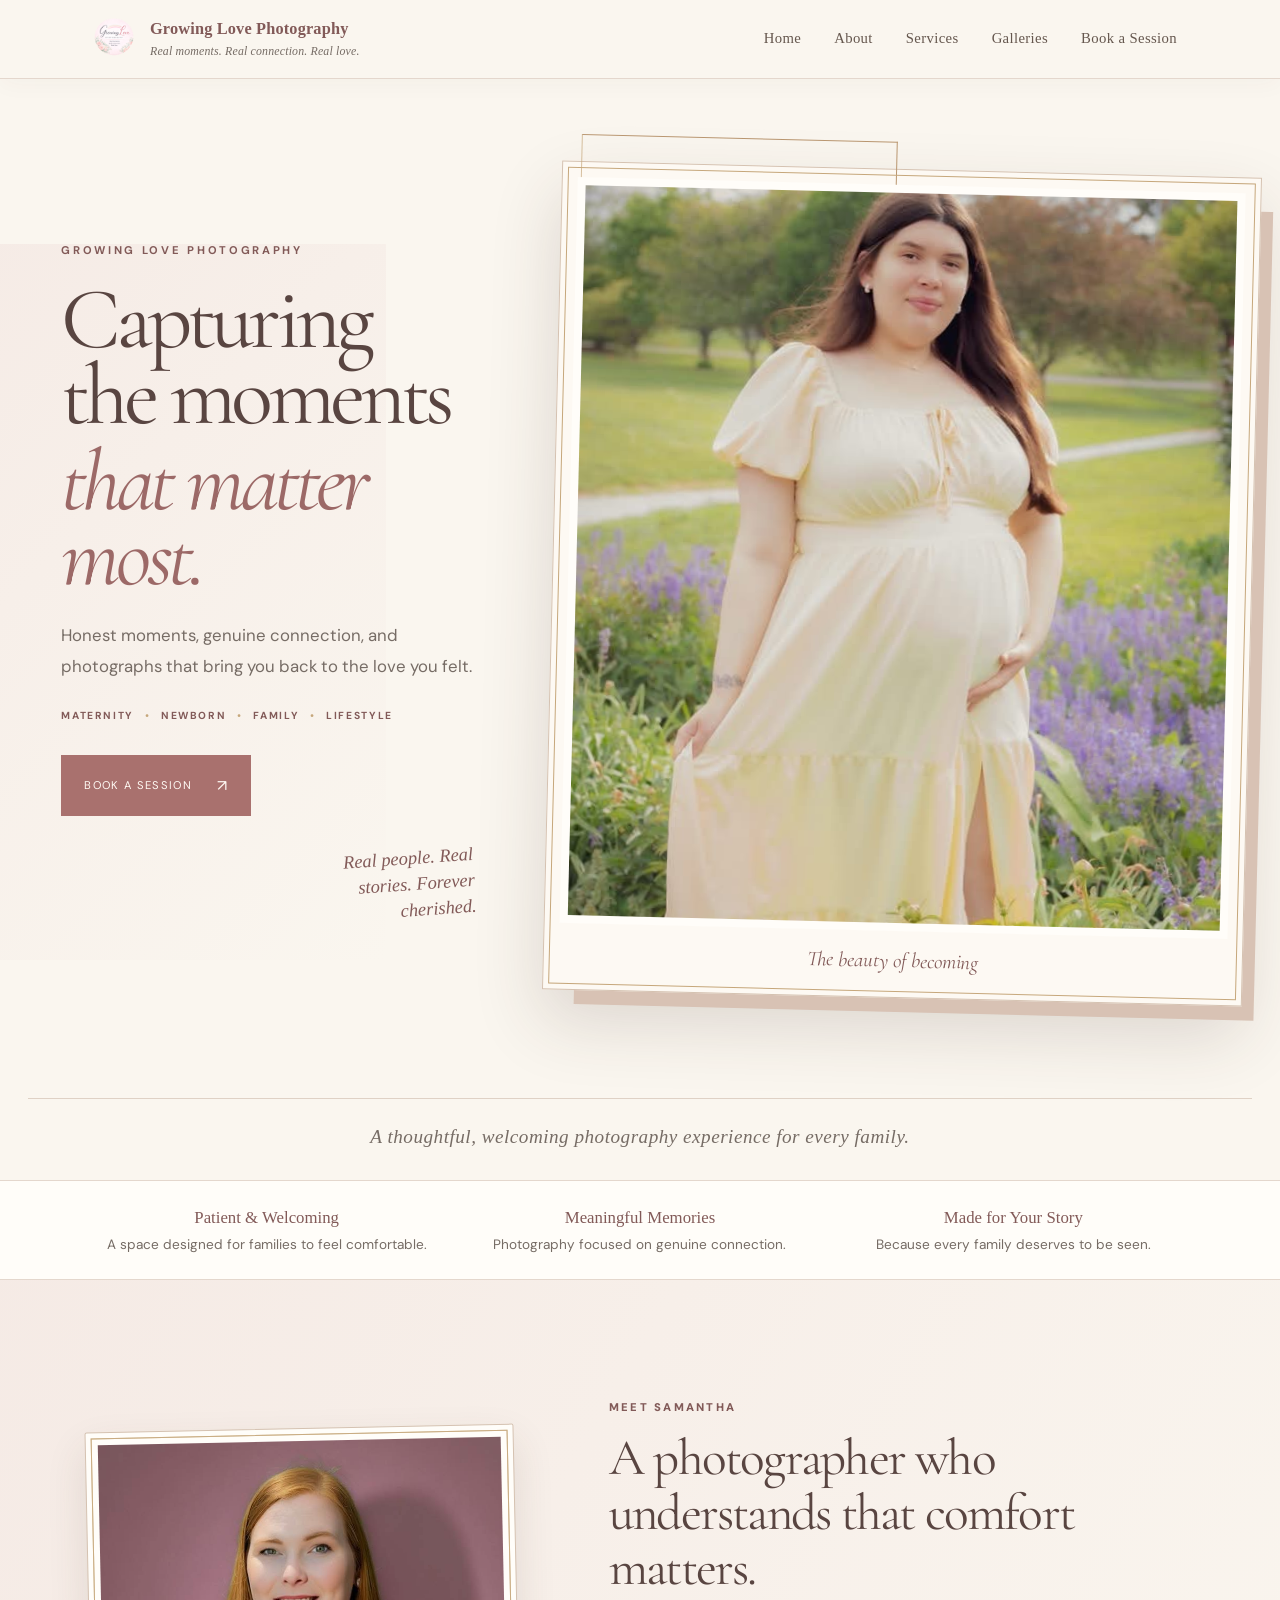
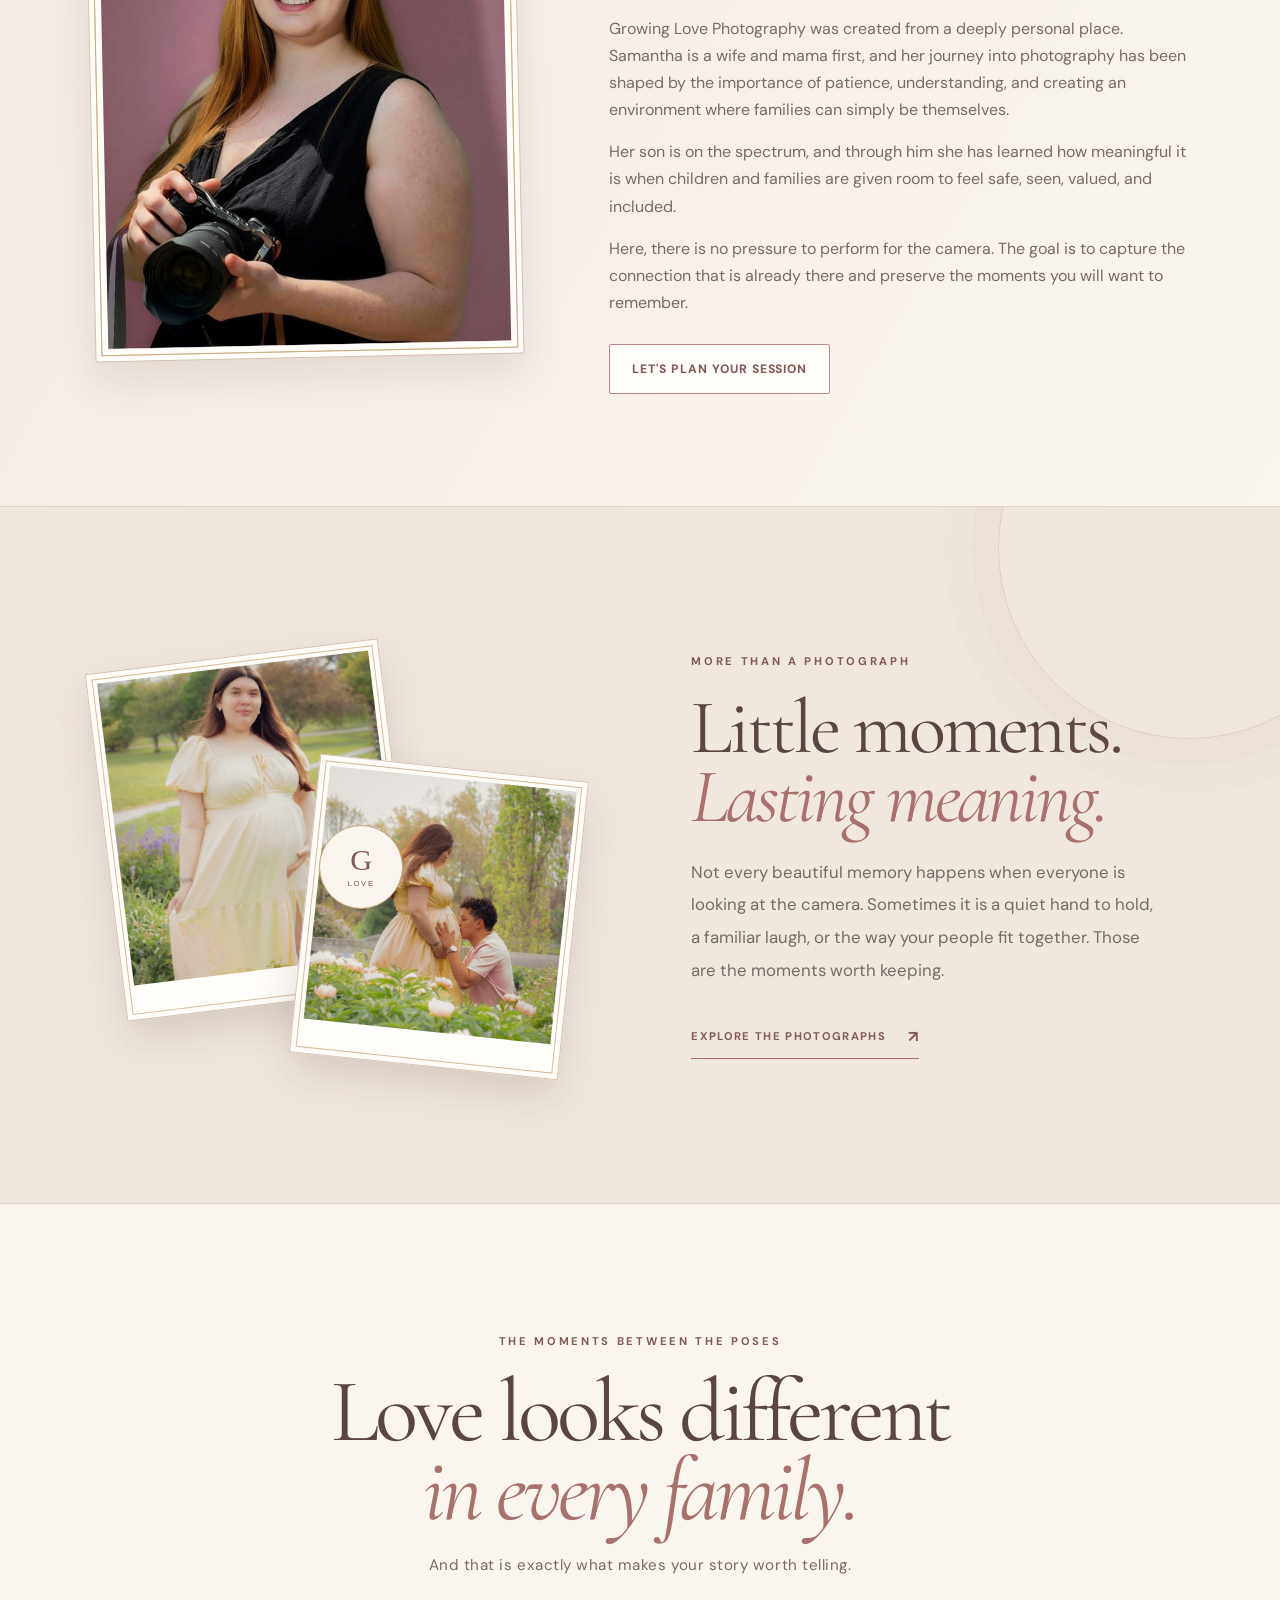
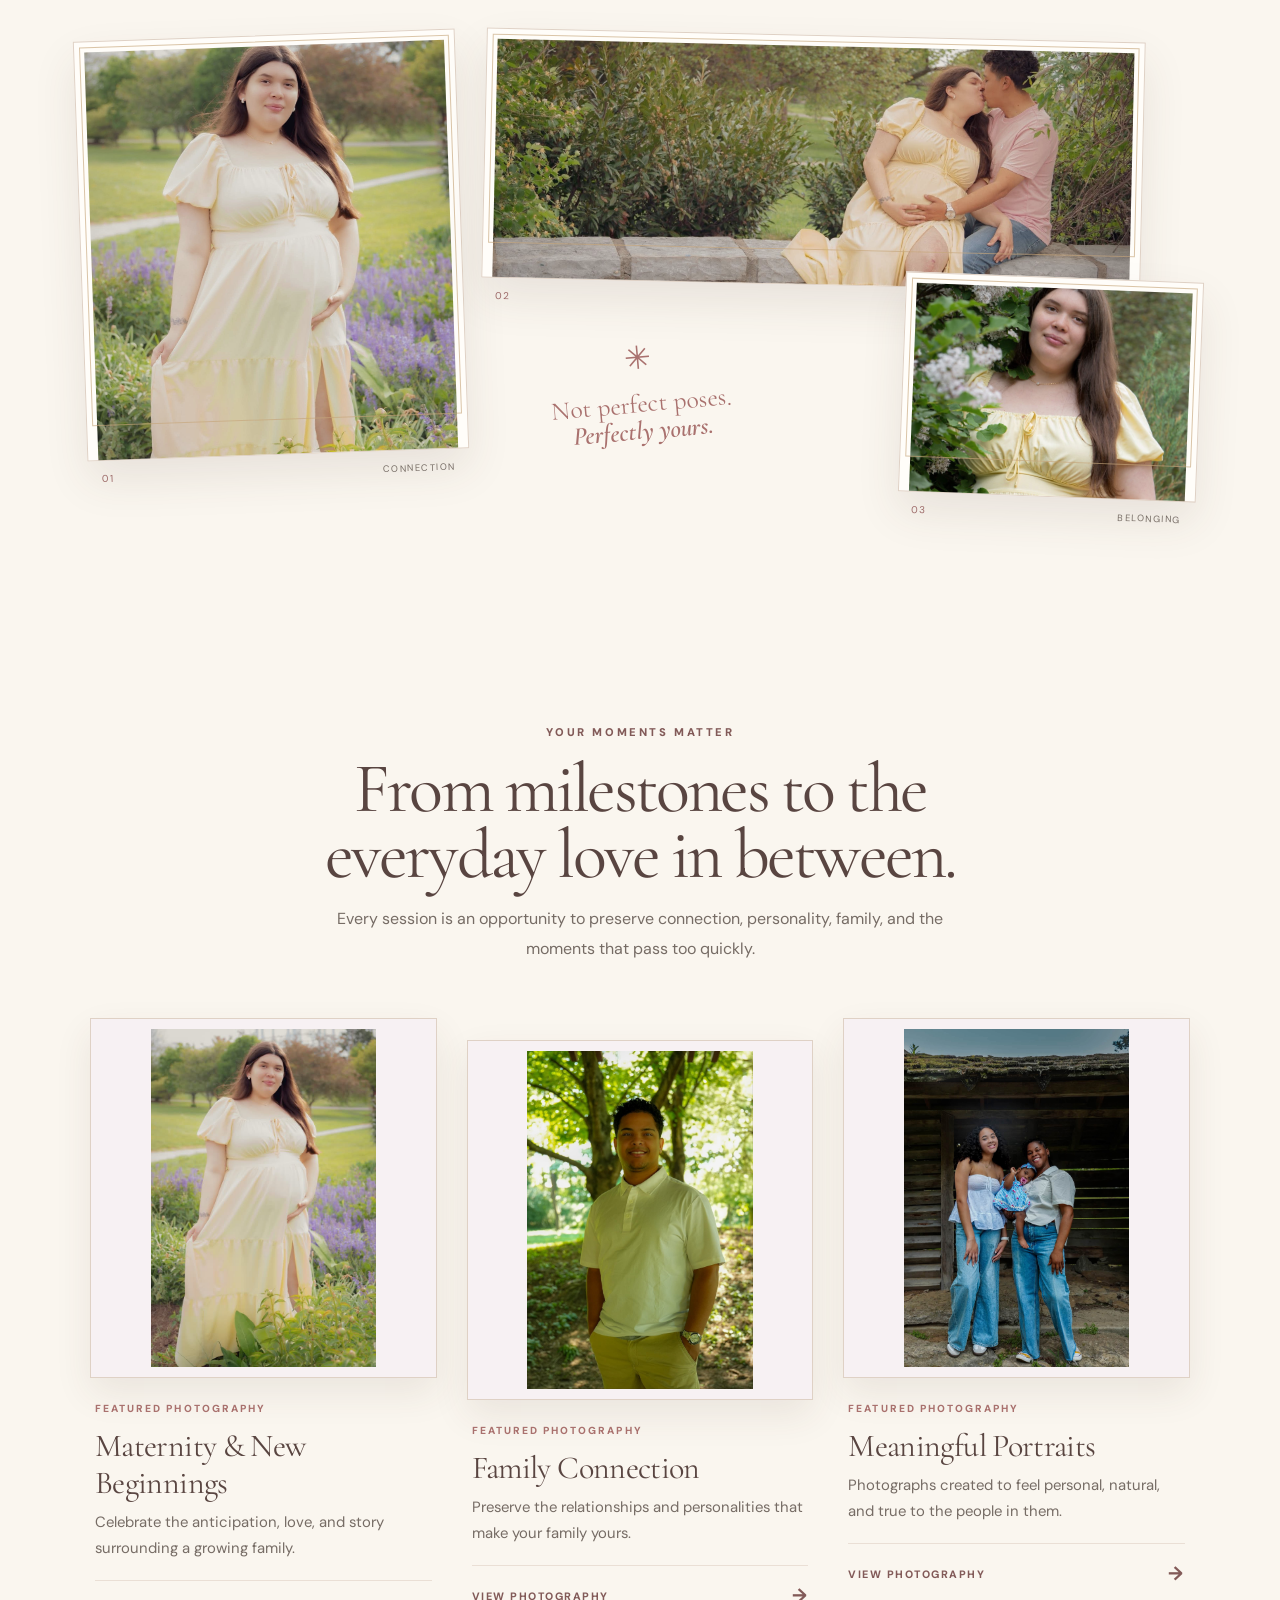
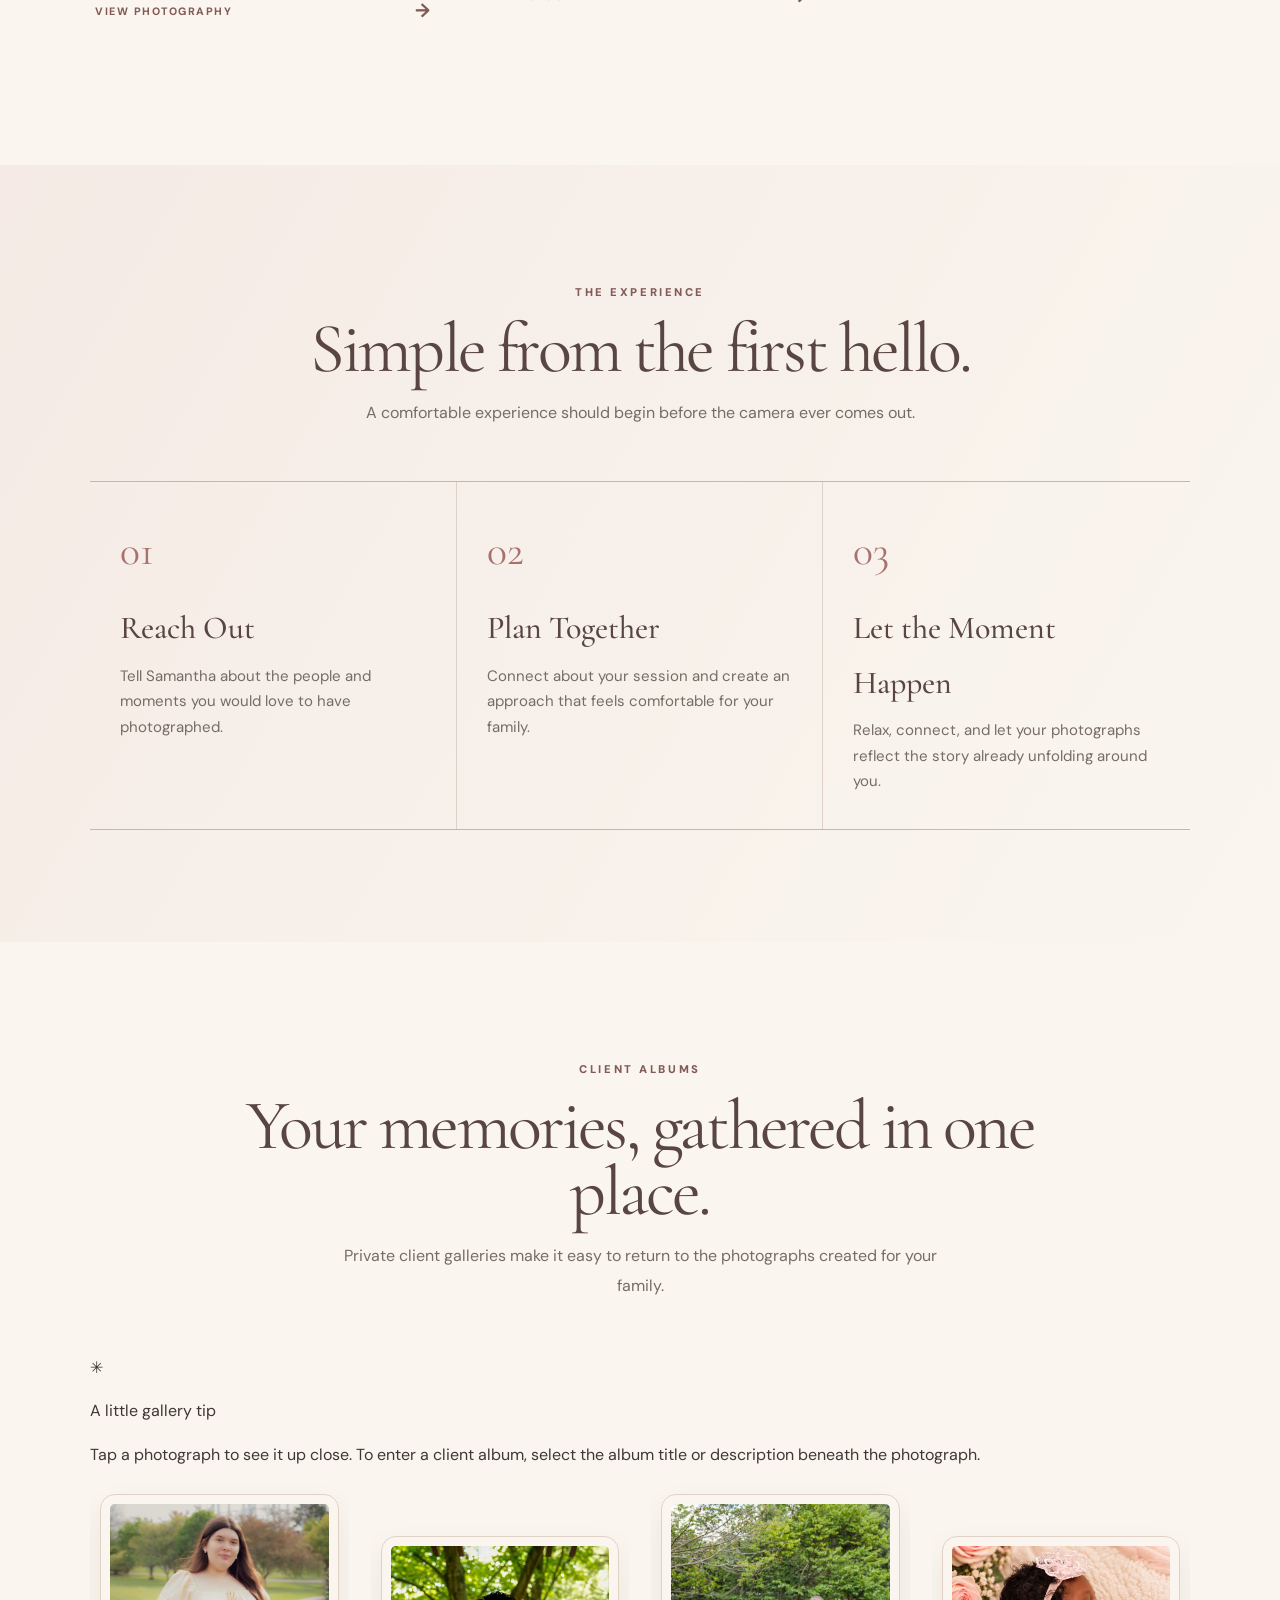
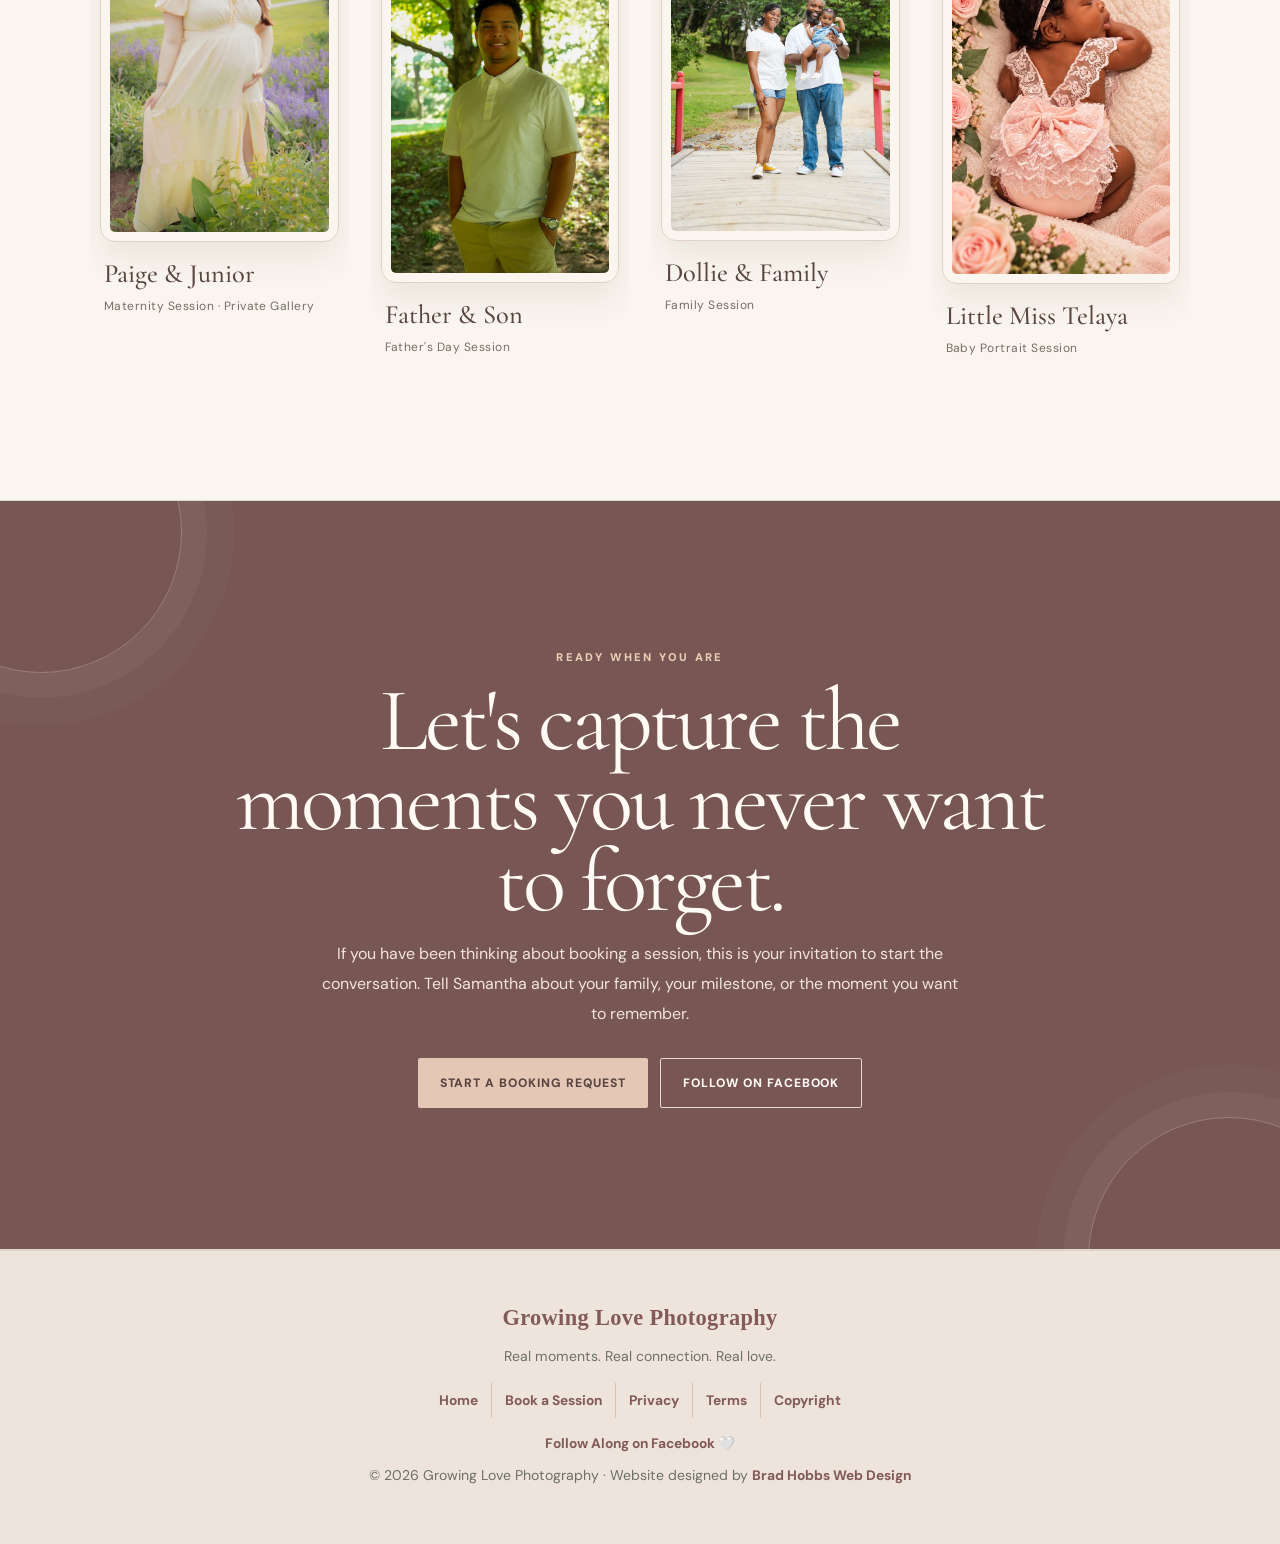
==== commit b09056e4: "Explain how to open photos and client albums" ====
--- a/index.html
+++ b/index.html
@@ -640,7 +640,13 @@
 
                 </div>
 
-
+                <aside class="album-browsing-note" aria-label="How to explore client albums">
+                    <span class="album-browsing-note-mark" aria-hidden="true">✳</span>
+                    <div>
+                        <p class="album-browsing-note-title">A little gallery tip</p>
+                        <p>Tap a photograph to see it up close. To enter a client album, select the album title or description beneath the photograph.</p>
+                    </div>
+                </aside>
 
                 <div class="albums">
 
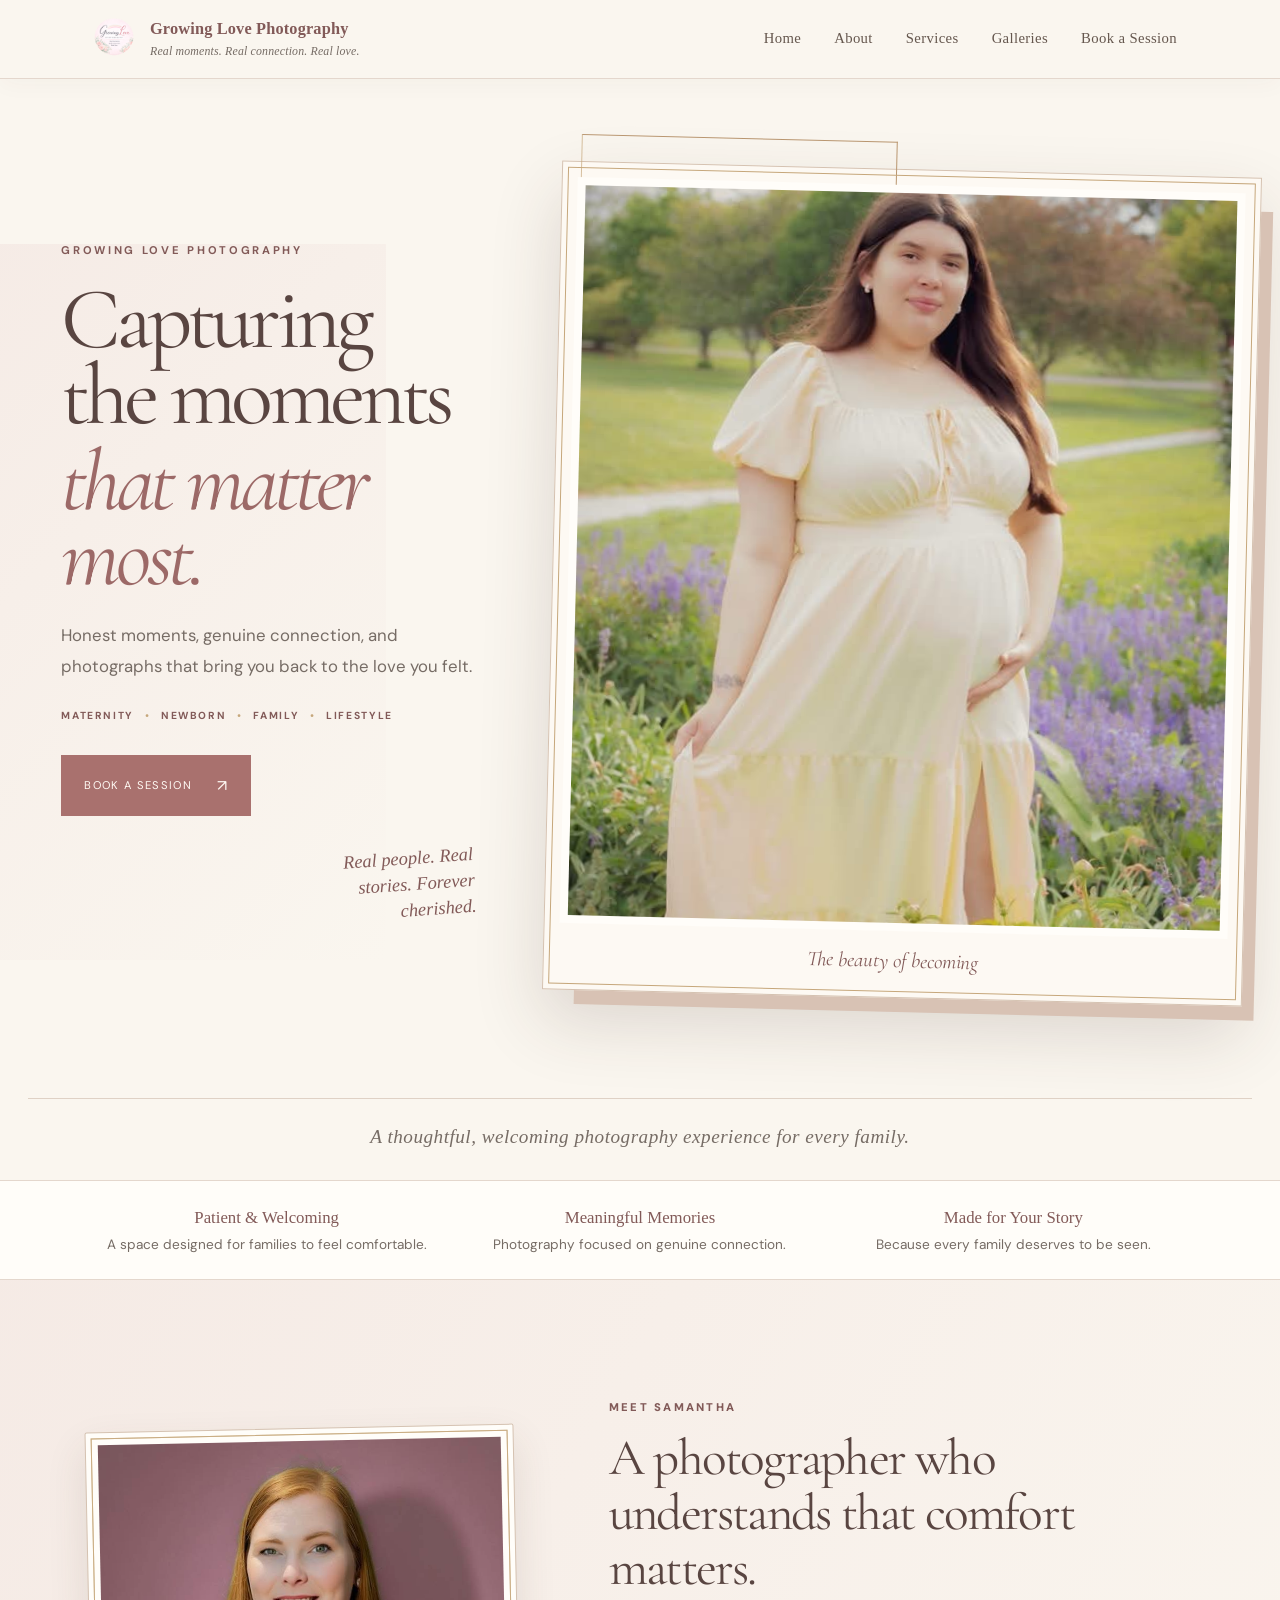
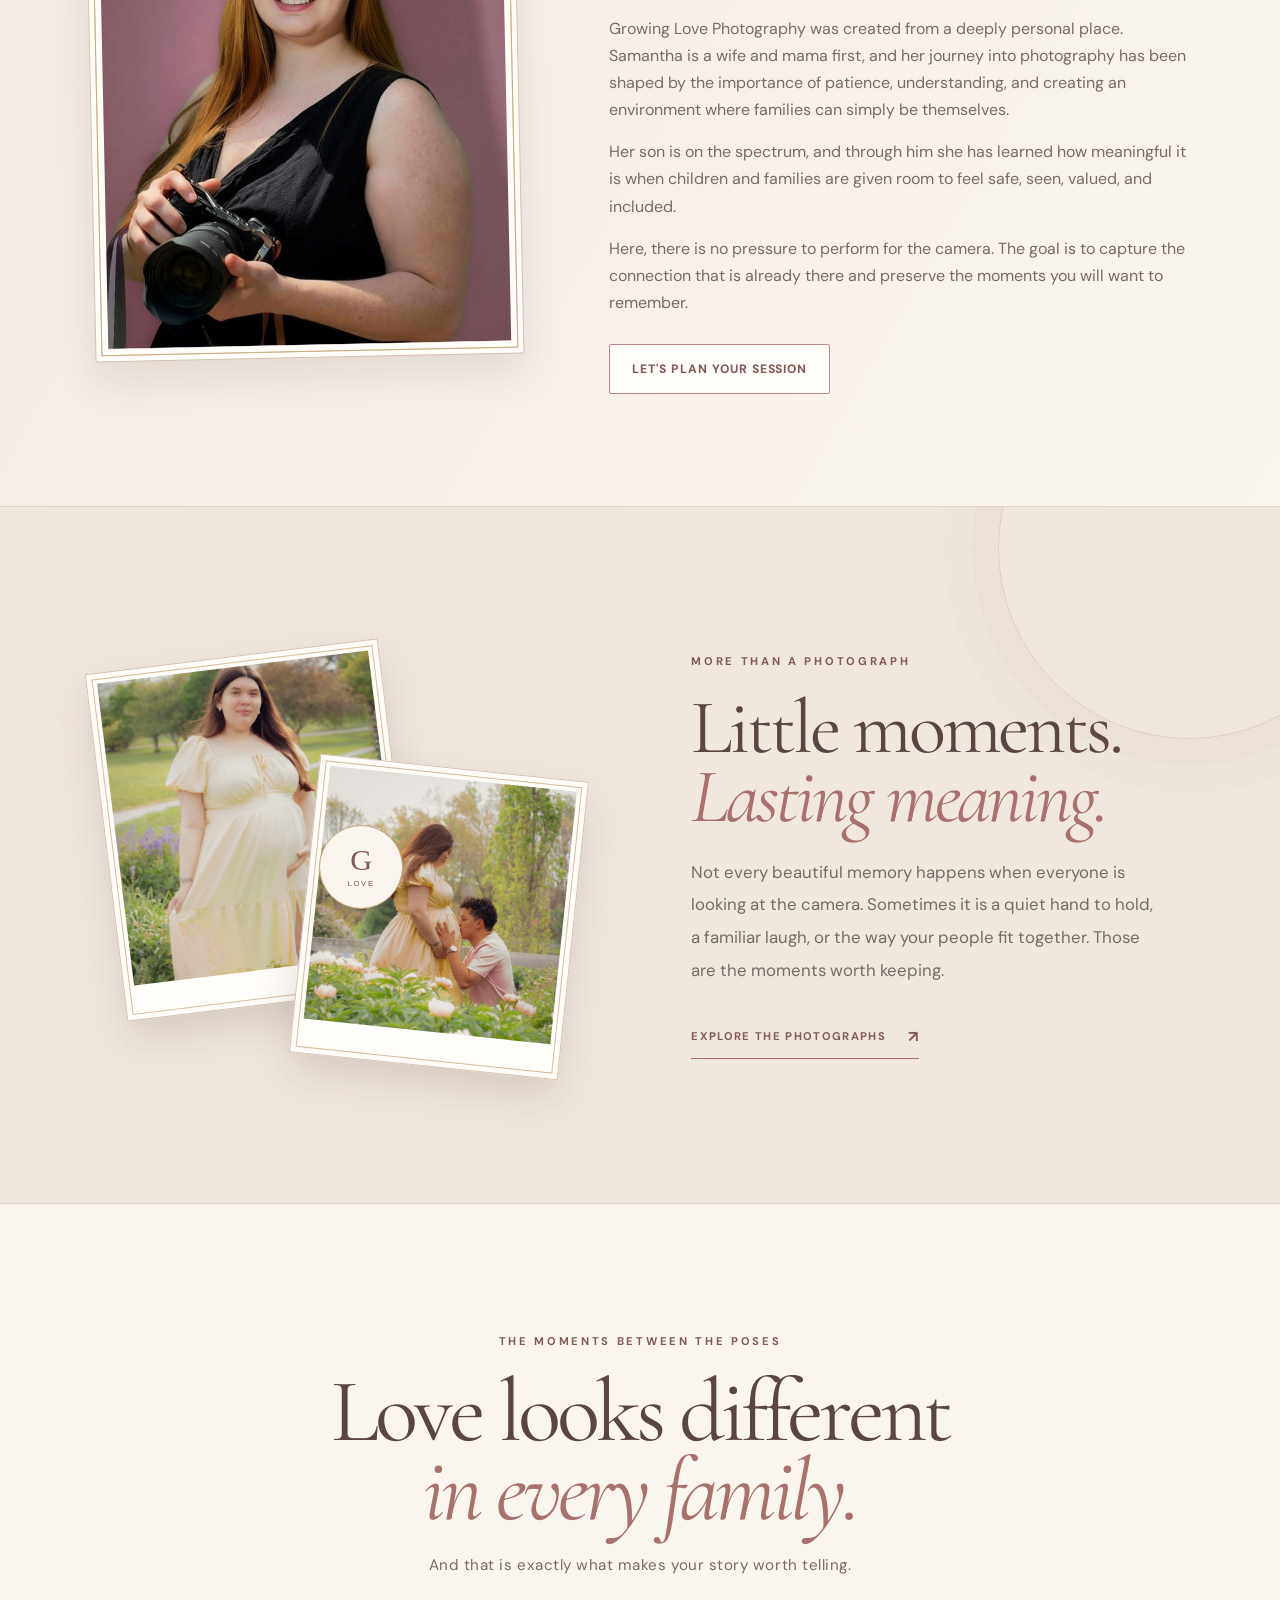
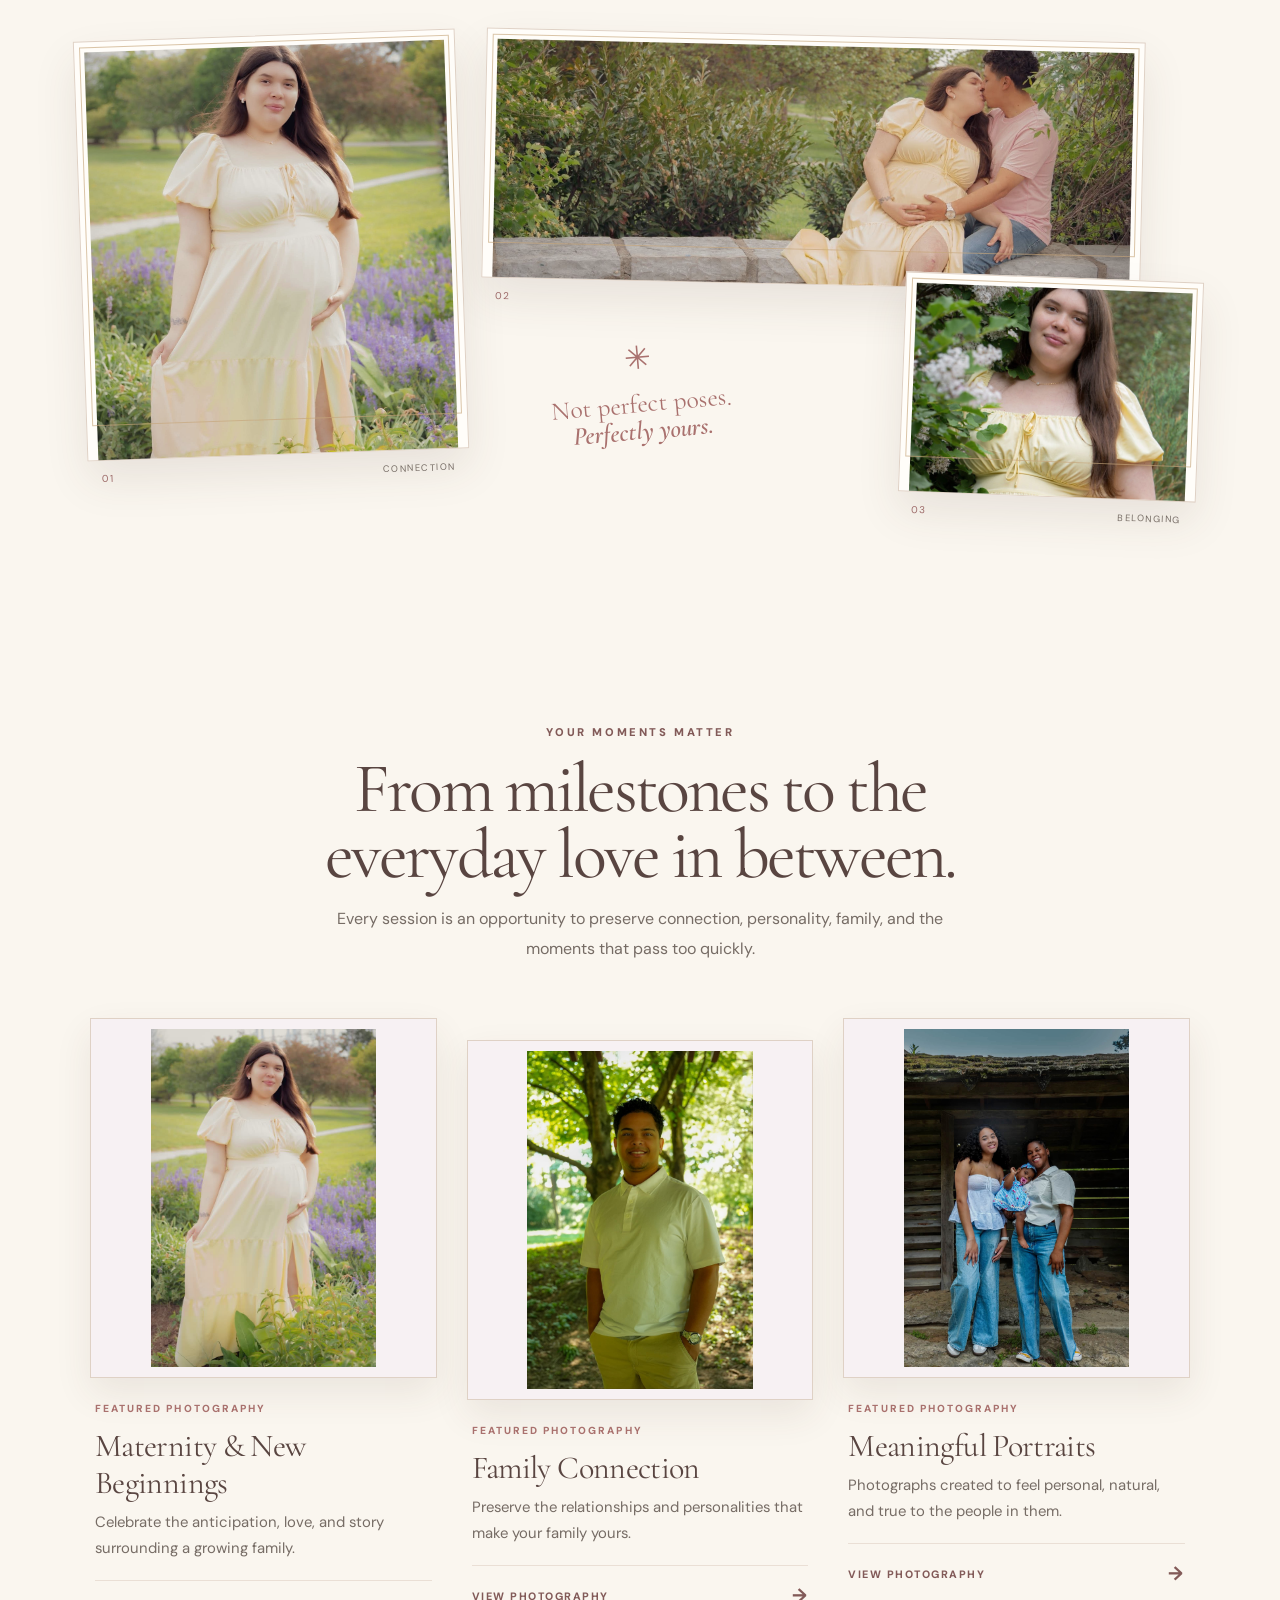
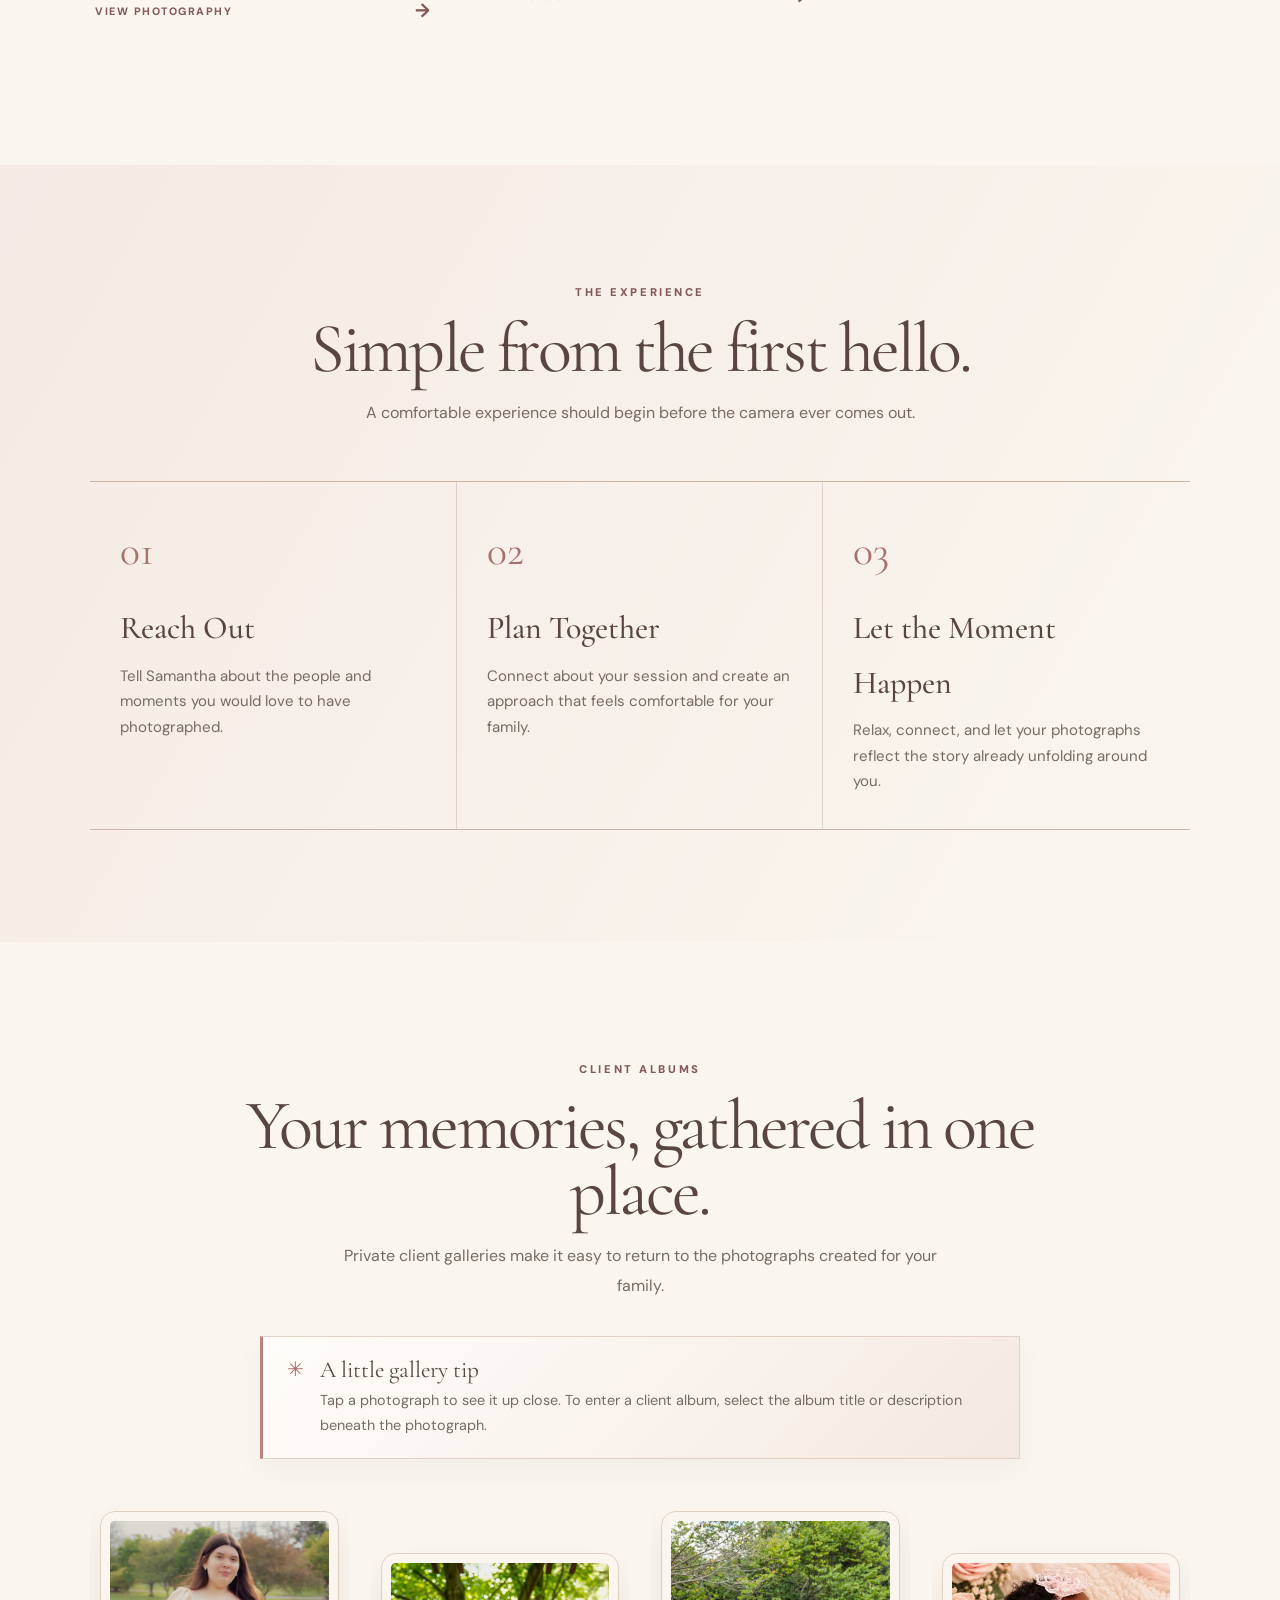
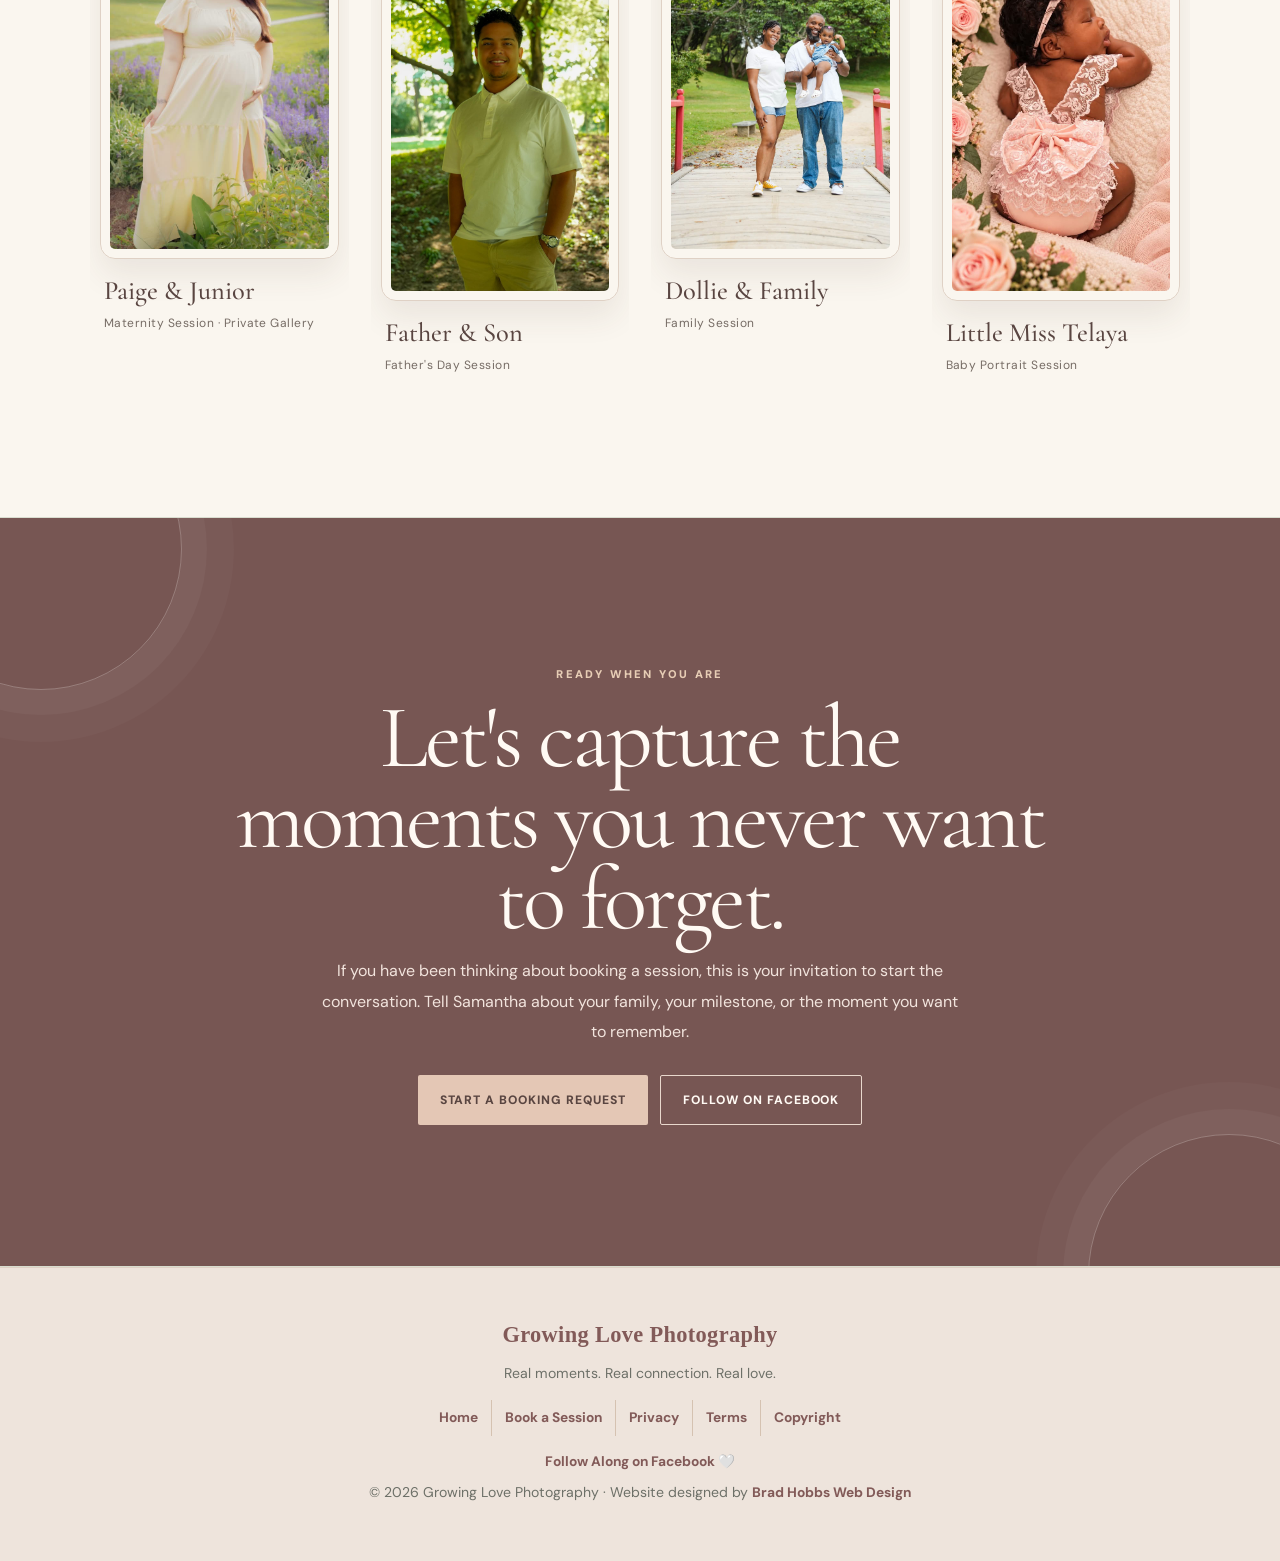
==== commit 15db126b: "Refresh homepage stylesheet for album tip" ====
--- a/index.html
+++ b/index.html
@@ -48,7 +48,7 @@
 
     <link
         rel="stylesheet"
-        href="styles.css?v=20261026-face-crop">
+        href="styles.css?v=20261026-album-tip">
 
     <title>
         Growing Love Photography | Real Moments. Real Connection. Real Love.
--- a/styles.css
+++ b/styles.css
@@ -1709,3 +1709,36 @@
  .editorial-photo-mat img{object-position:center 16%}
  .mosaic-frame img,.specialty img,.album img,.gallery img{object-position:center 15%}
 }
+
+/* Clear, welcoming instructions for browsing client galleries */
+.album-browsing-note{
+  display:flex;
+  align-items:flex-start;
+  gap:16px;
+  max-width:760px;
+  margin:-18px auto 42px;
+  padding:20px 24px;
+  background:linear-gradient(135deg,#fffdf9 0%,#f4e9e2 100%);
+  border:1px solid #e3d1c7;
+  border-left:3px solid #b7837d;
+  color:#766c65;
+  box-shadow:0 12px 28px rgba(75,55,45,.045);
+}
+.album-browsing-note-mark{
+  flex:0 0 auto;
+  color:#a9716e;
+  font-size:1.25rem;
+  line-height:1.2;
+}
+.album-browsing-note p{margin:0;font-size:.9rem;line-height:1.75}
+.album-browsing-note .album-browsing-note-title{
+  margin:0 0 4px;
+  color:#594541;
+  font-family:'Cormorant Garamond',Georgia,serif;
+  font-size:1.45rem;
+  line-height:1.15;
+}
+@media(max-width:680px){
+  .album-browsing-note{gap:12px;margin:-12px auto 32px;padding:17px 16px}
+  .album-browsing-note p{font-size:.84rem}
+}
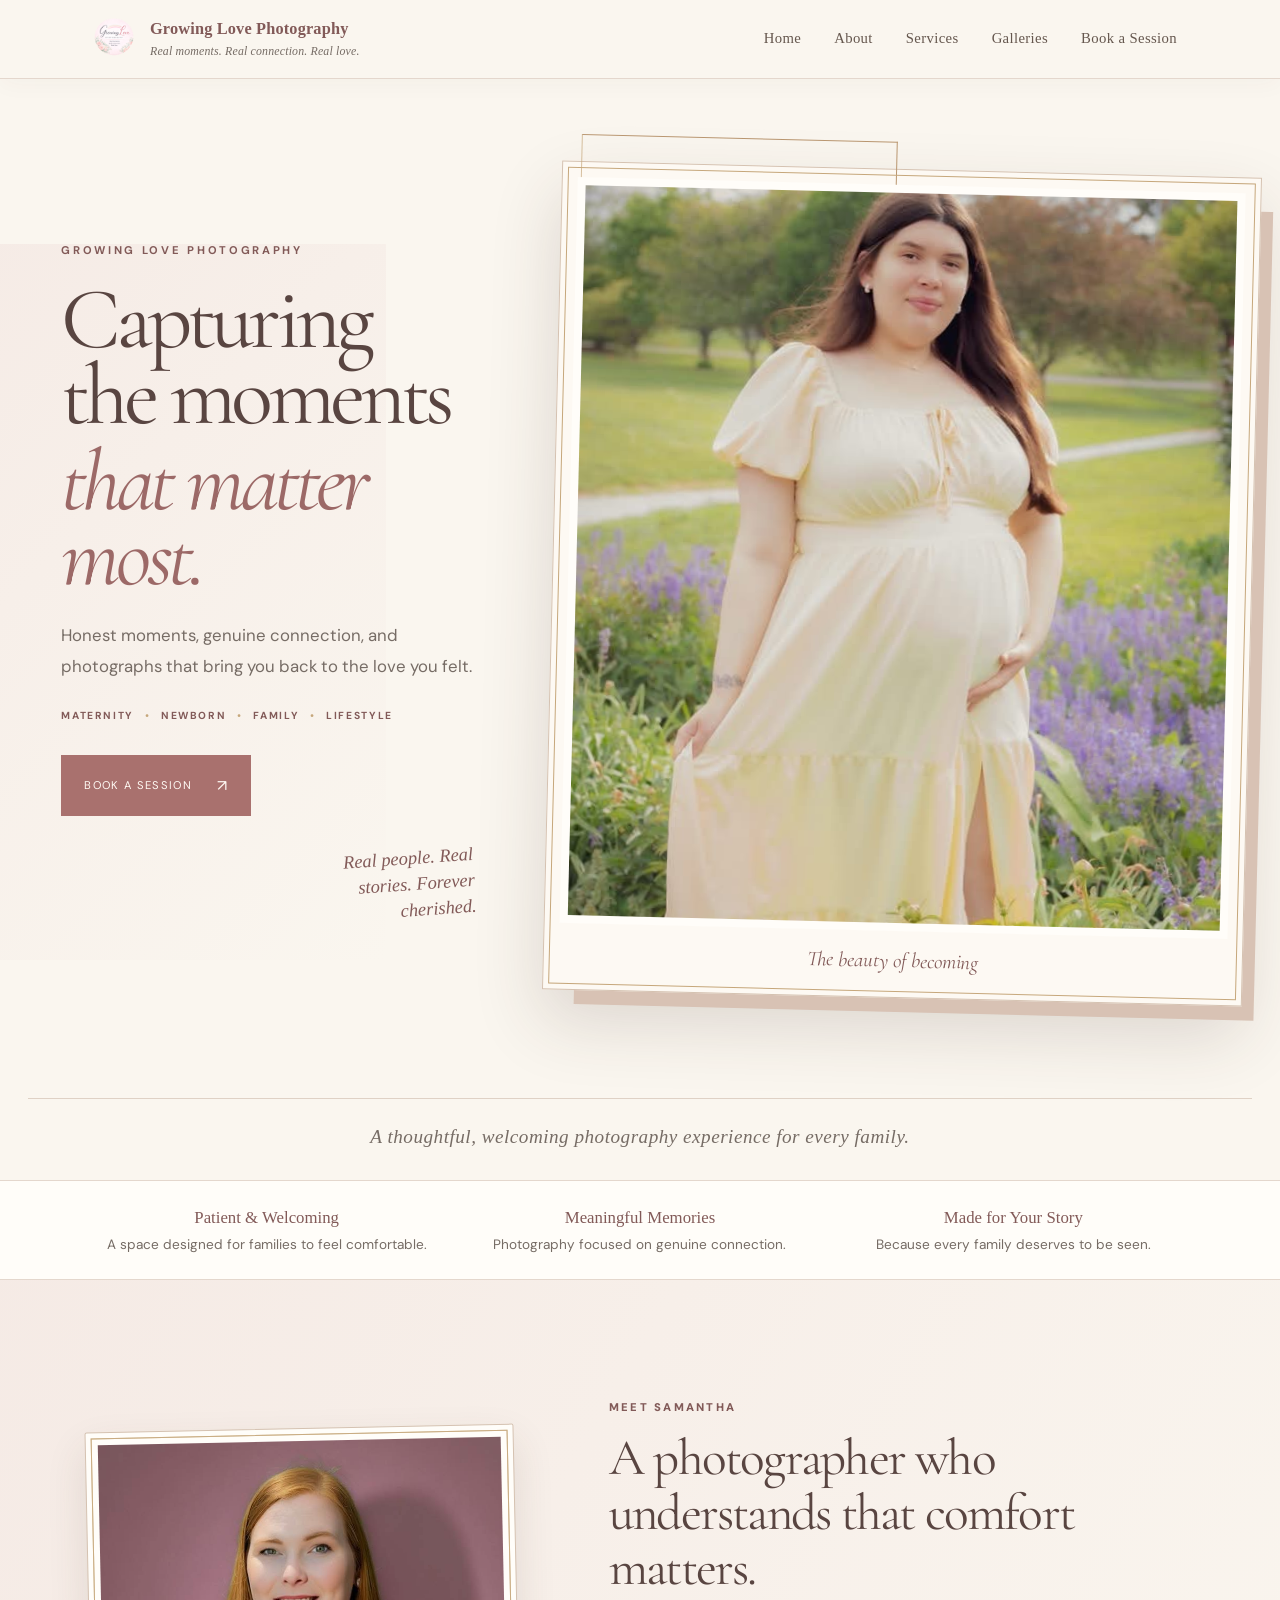
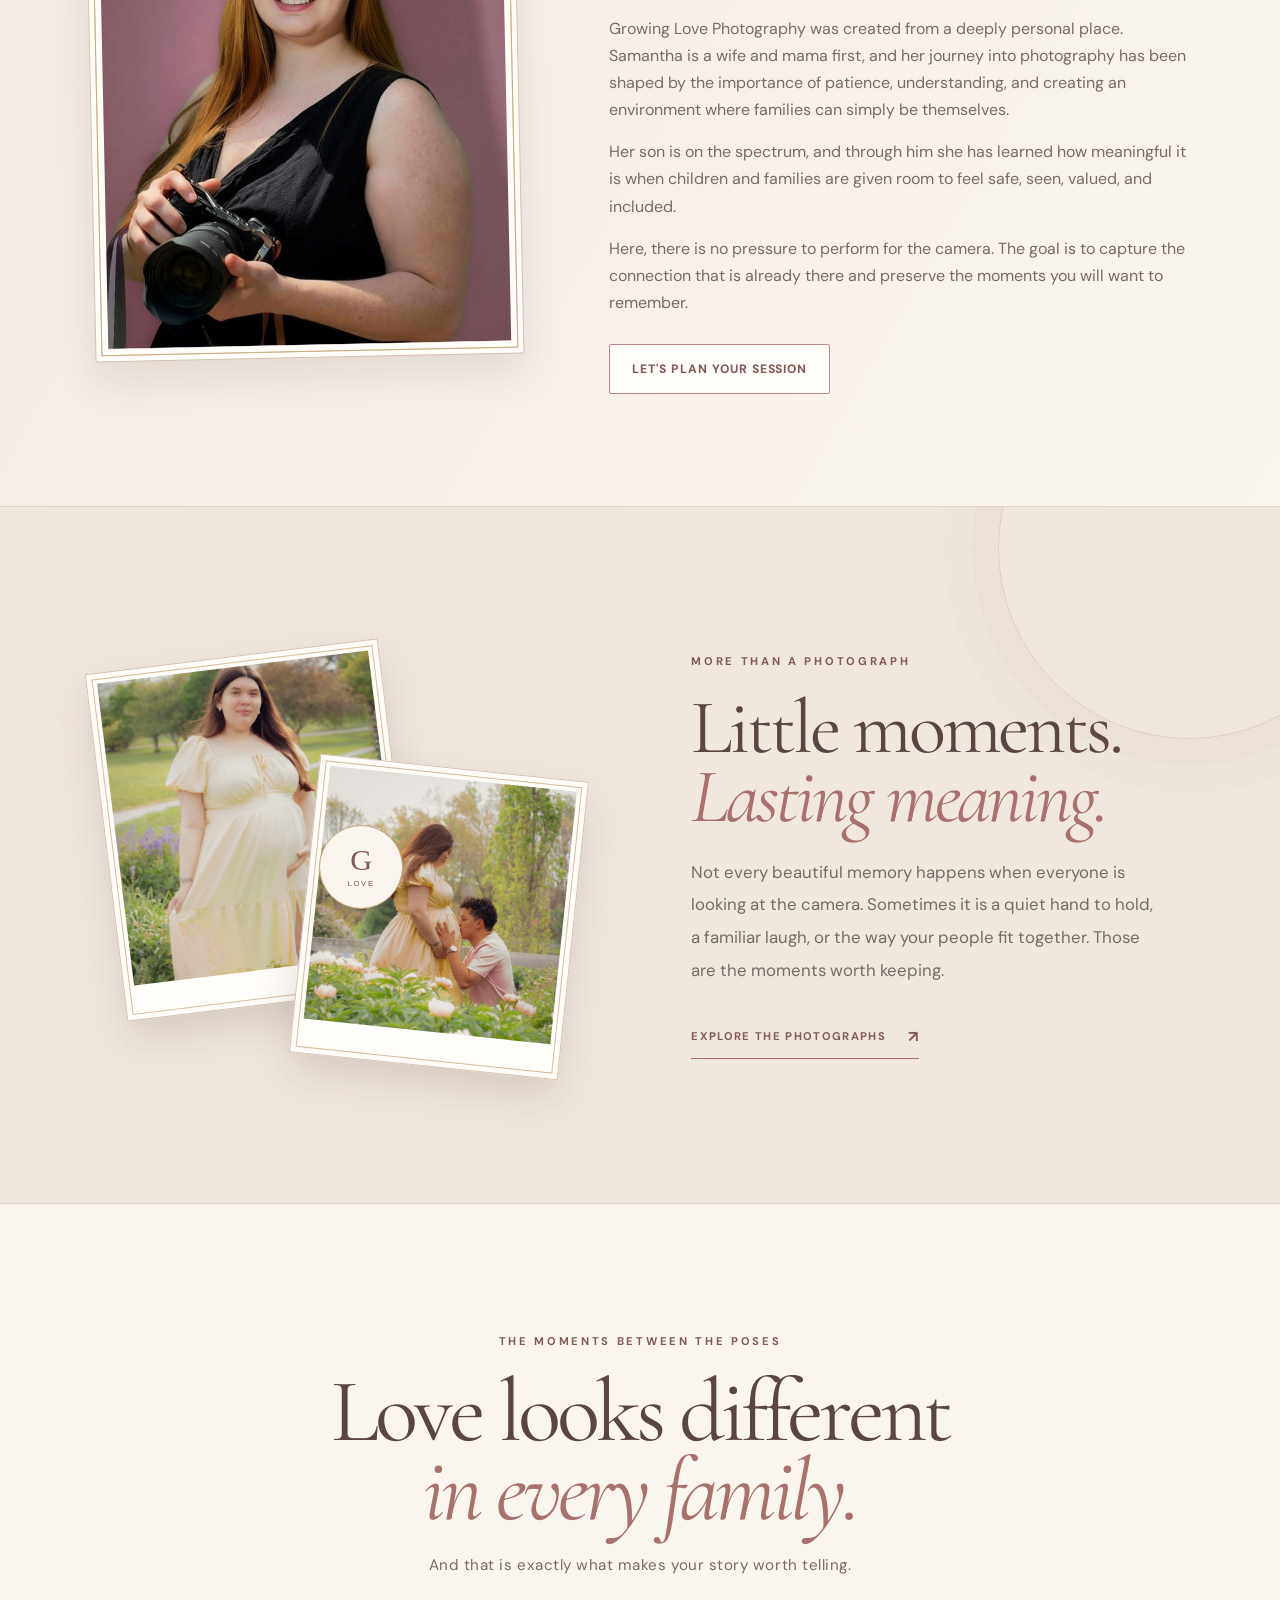
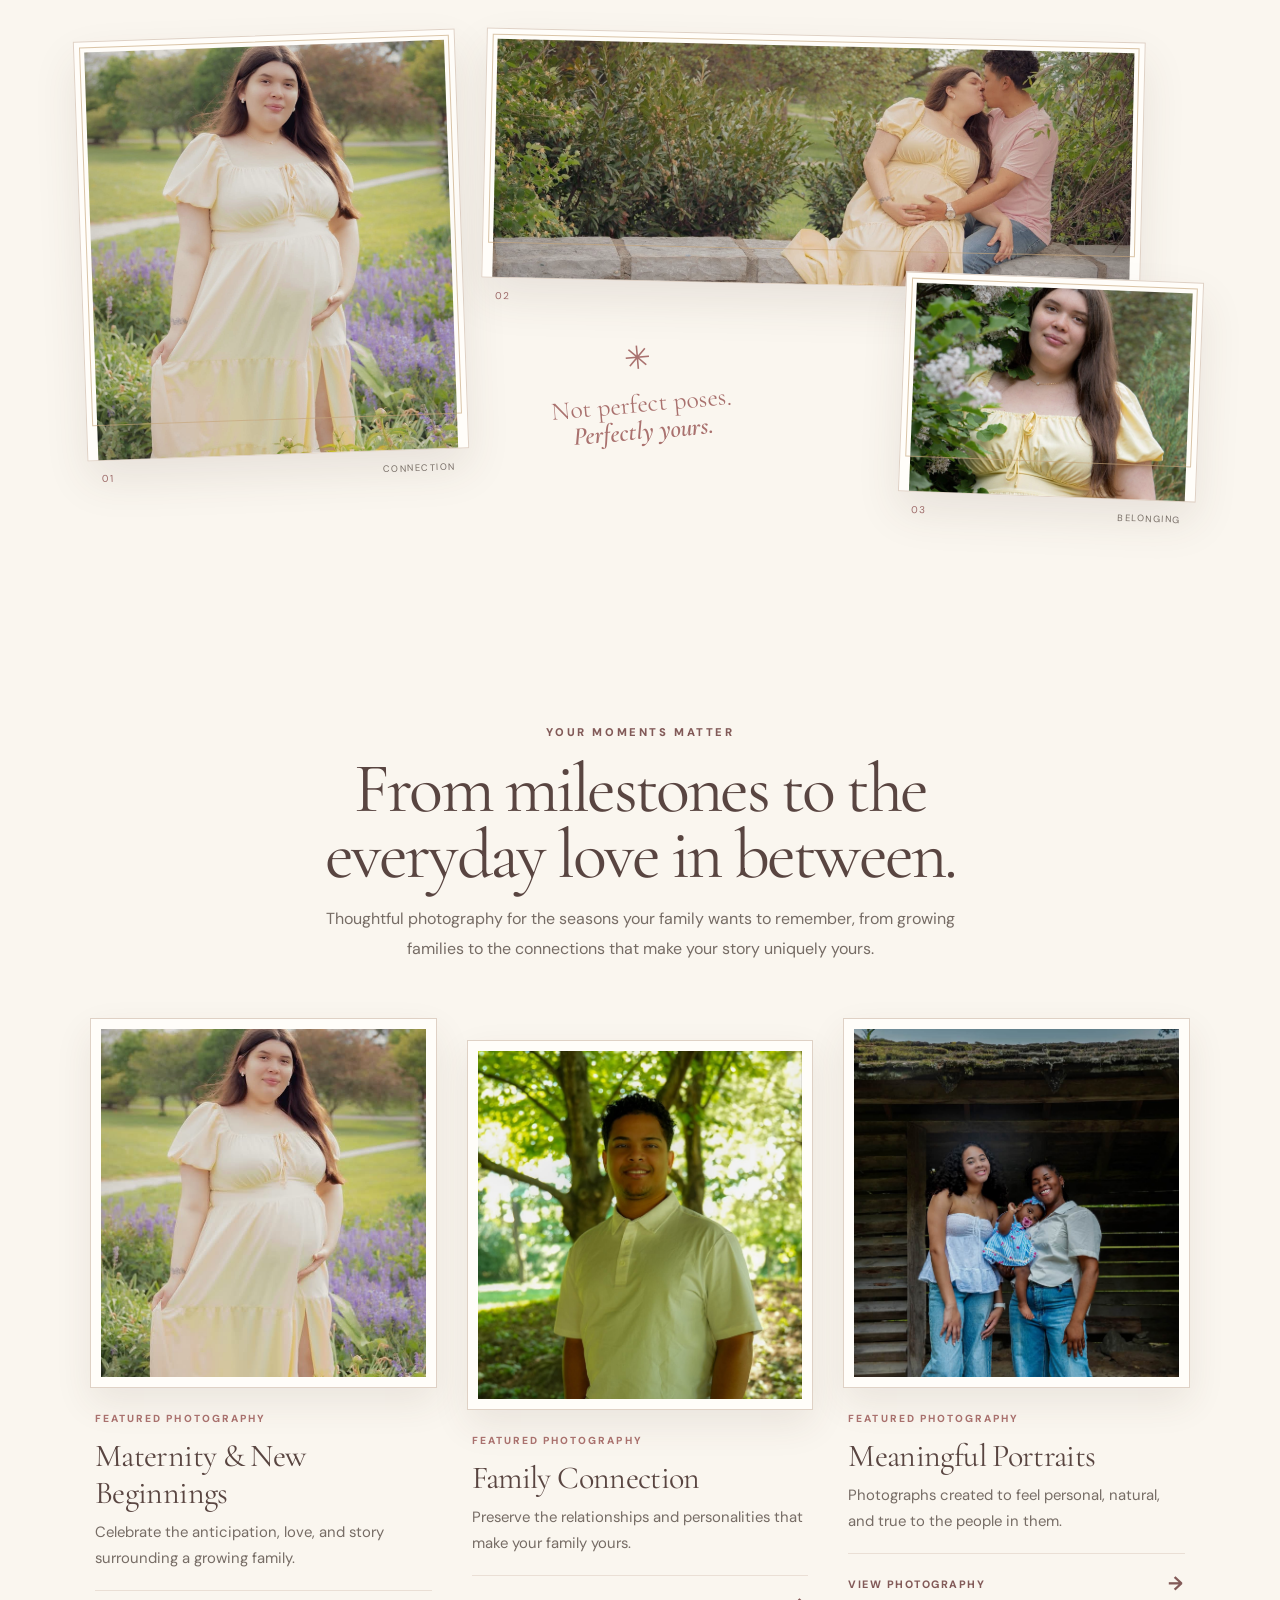
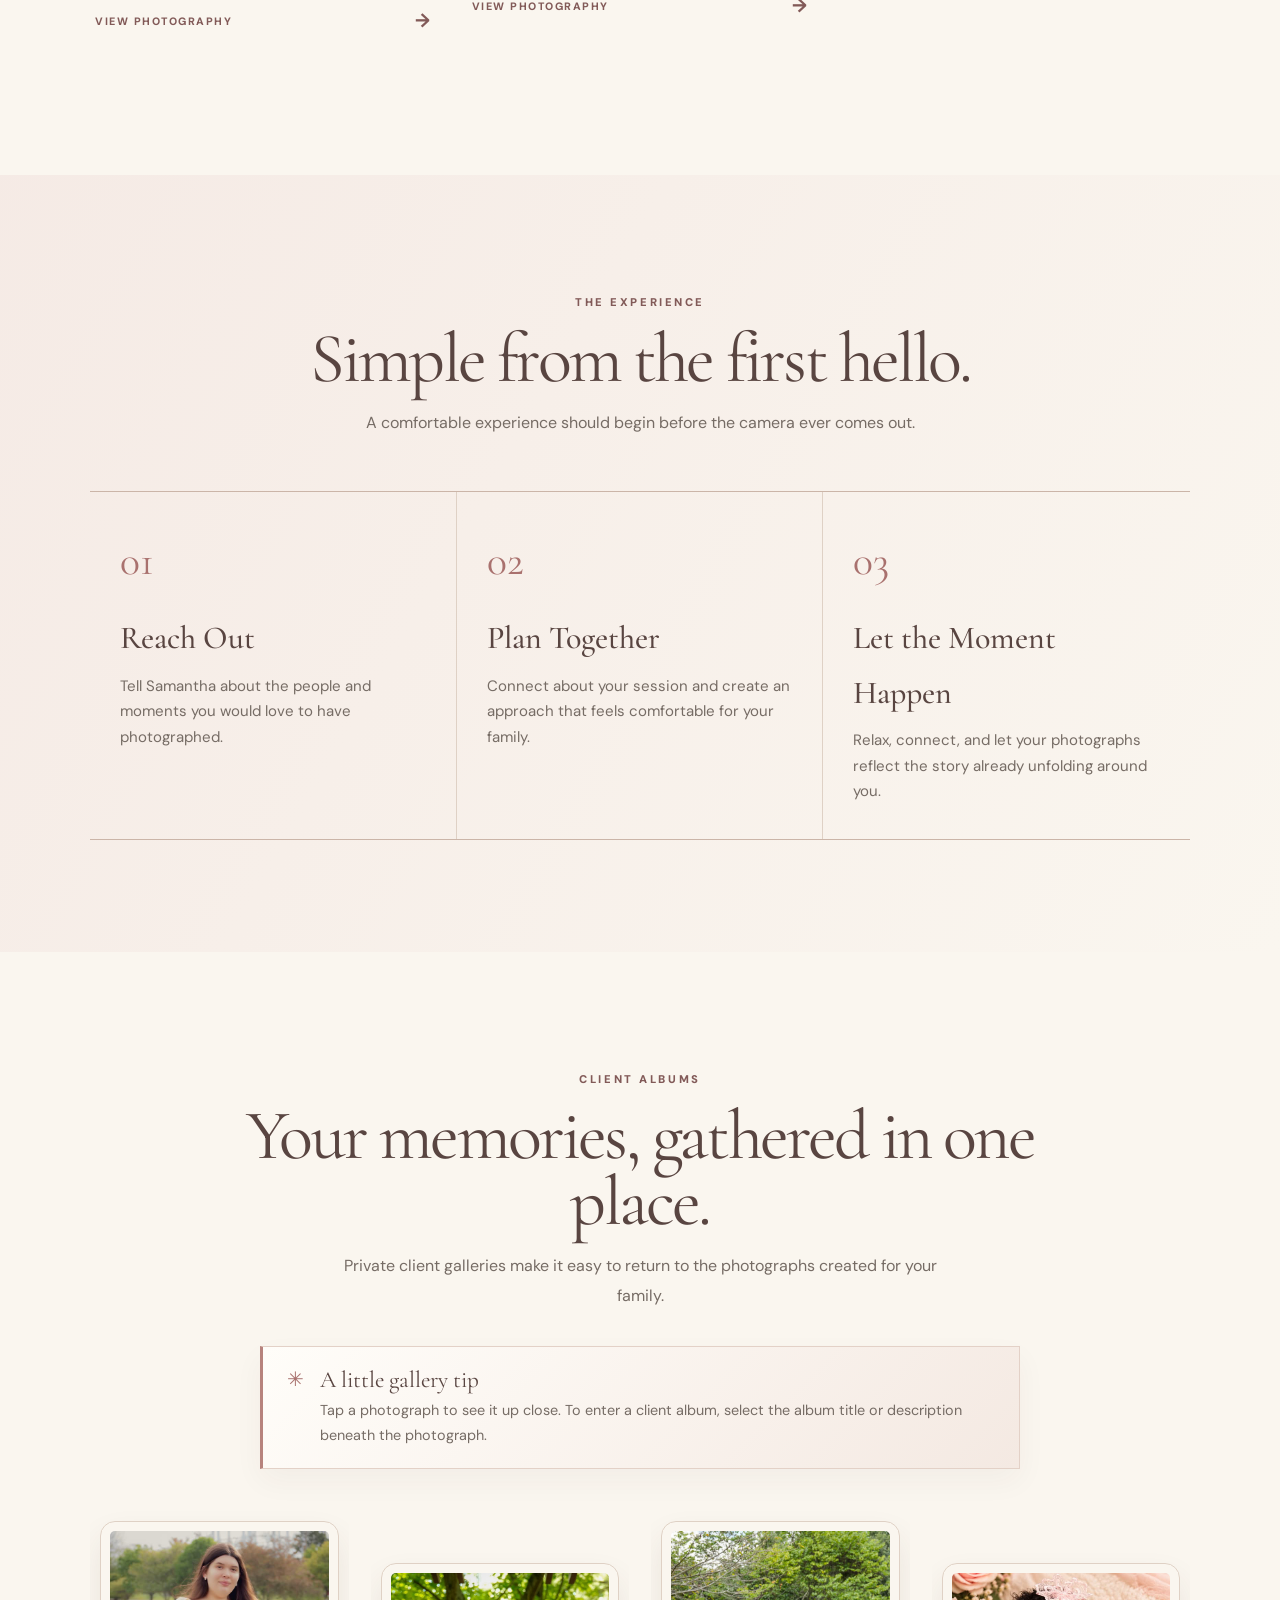
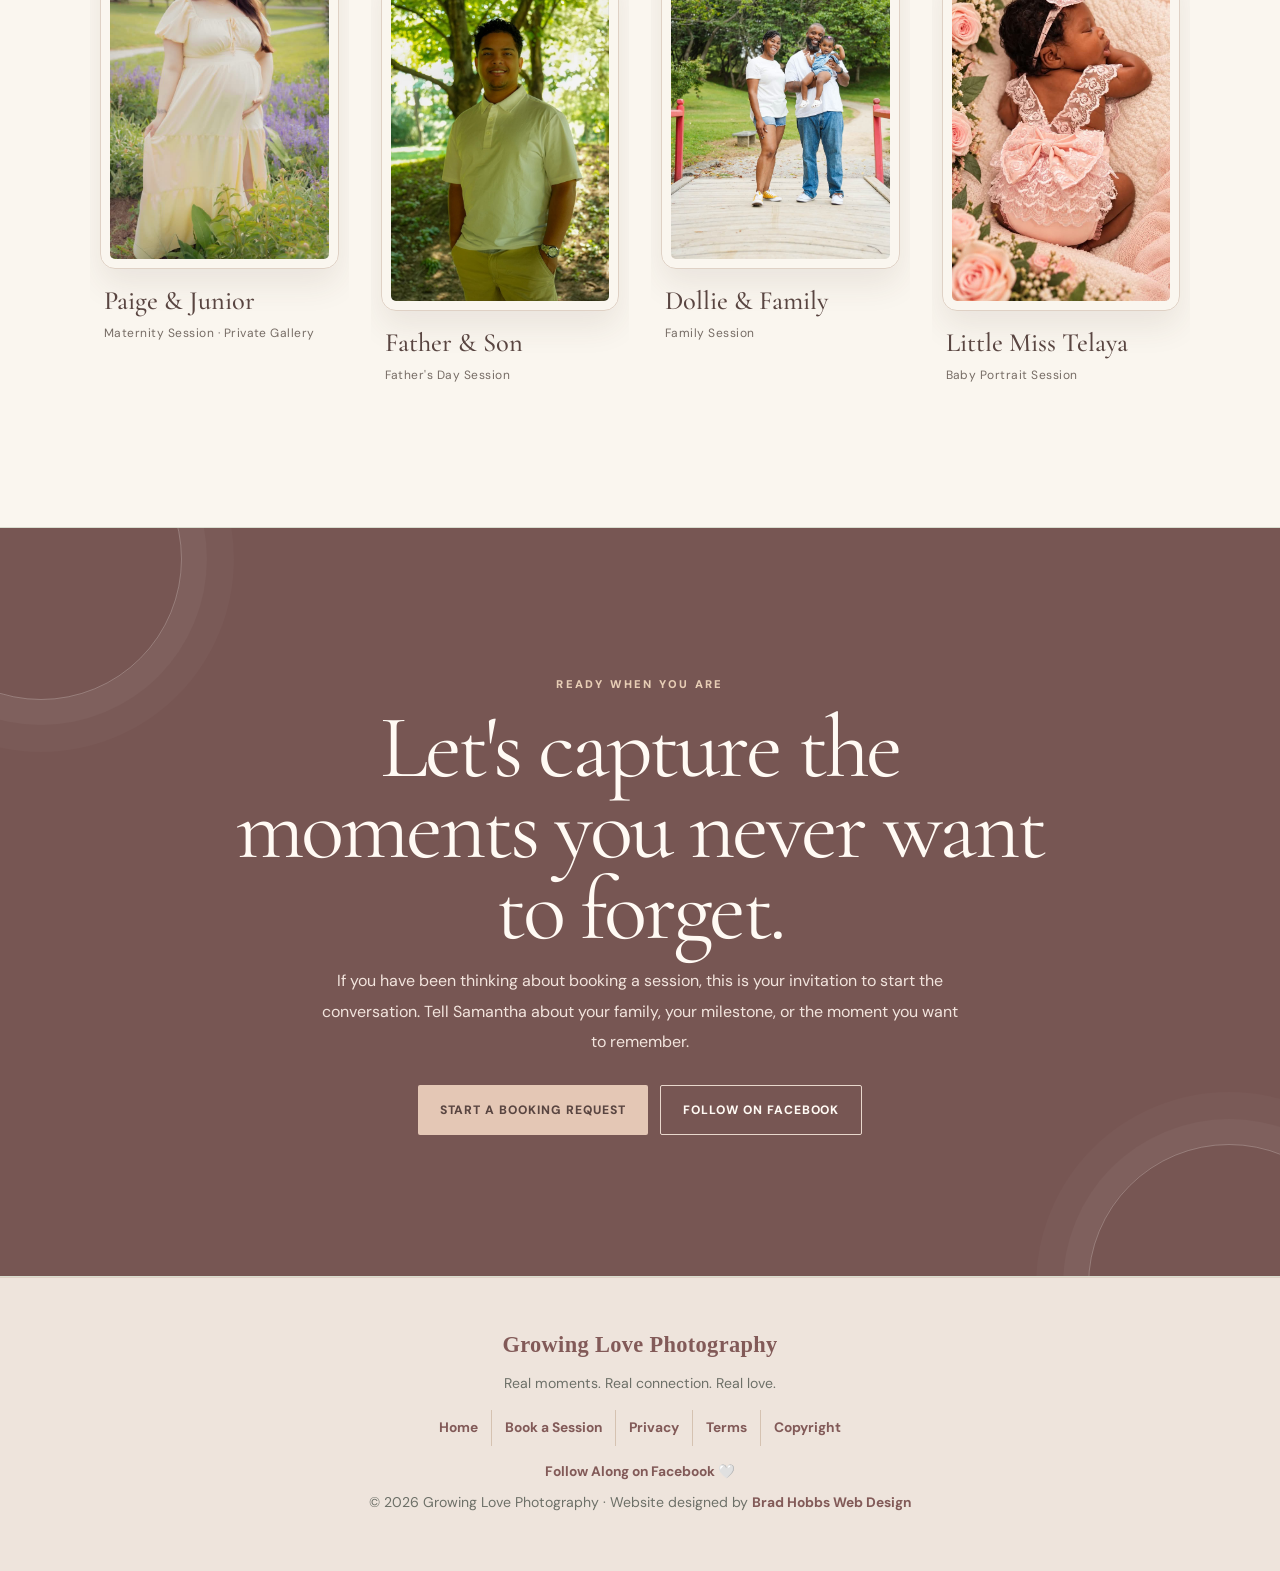
==== commit 2b1e95da: "Simplify featured photography section interactions" ====
--- a/index.html
+++ b/index.html
@@ -338,9 +338,7 @@
 
 
                     <p>
-                        Every session is an opportunity to preserve
-                        connection, personality, family, and the moments
-                        that pass too quickly.
+                        Thoughtful photography for the seasons your family wants to remember, from growing families to the connections that make your story uniquely yours.
                     </p>
 
 
@@ -359,10 +357,8 @@
                         aria-label="View maternity and new beginnings photography">
 
                         <img
-                            class="viewable-photo"
                             src="IMG_0207.jpeg"
-                            alt="Maternity photography"
-                            onclick="event.preventDefault();event.stopPropagation();openFeaturedImage('IMG_0207.jpeg','Maternity & New Beginnings')">
+                            alt="Maternity photography">
 
 
                         <div>
@@ -408,10 +404,8 @@
                         aria-label="View family connection photography">
 
                         <img
-                            class="viewable-photo"
                             src="images/IMG_0114.jpeg"
-                            alt="Father and son photography"
-                            onclick="event.preventDefault();event.stopPropagation();openFeaturedImage('images/IMG_0114.jpeg','Family Connection')">
+                            alt="Father and son photography">
 
 
                         <div>
@@ -457,10 +451,8 @@
                         aria-label="View meaningful portrait photography">
 
                         <img
-                            class="viewable-photo"
                             src="dollie/images/IMG_0335.jpeg"
-                            alt="Portrait photography"
-                            onclick="event.preventDefault();event.stopPropagation();openFeaturedImage('dollie/images/IMG_0335.jpeg','Meaningful Portraits')">
+                            alt="Portrait photography">
 
 
                         <div>
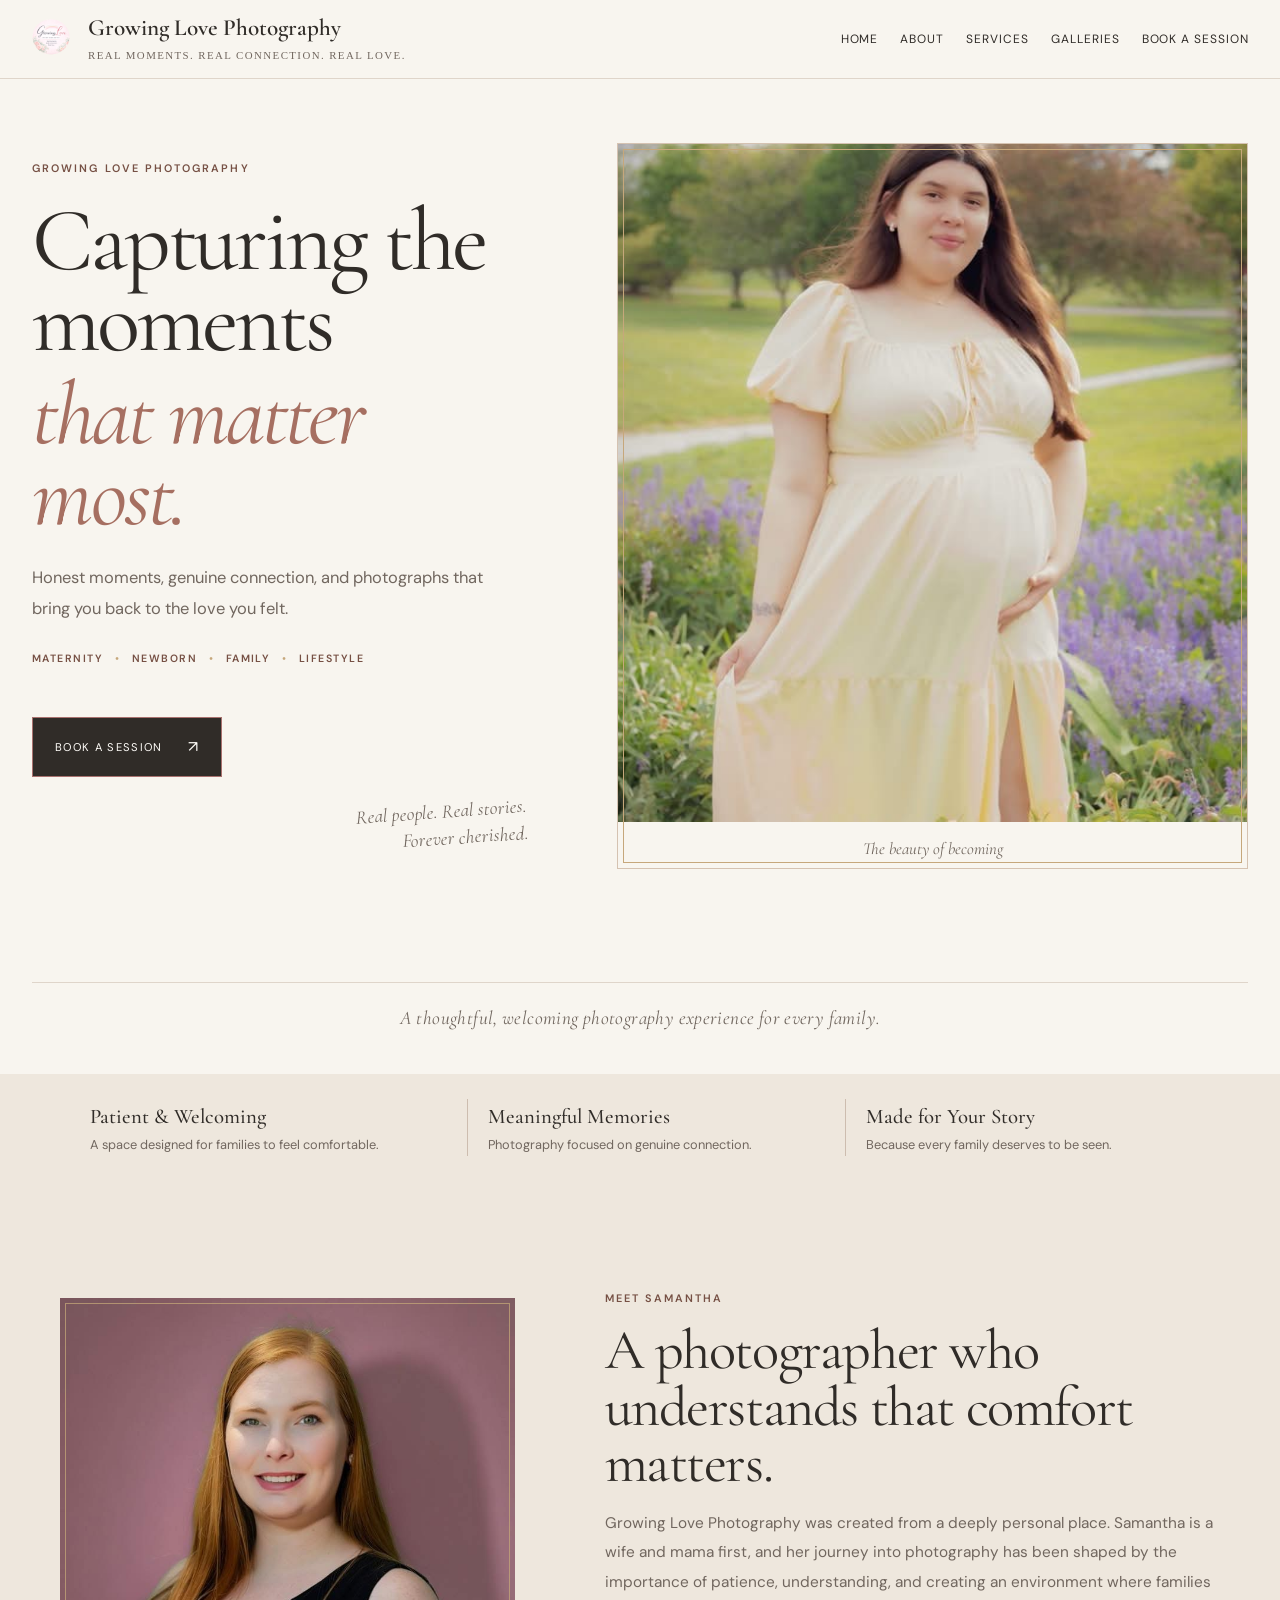
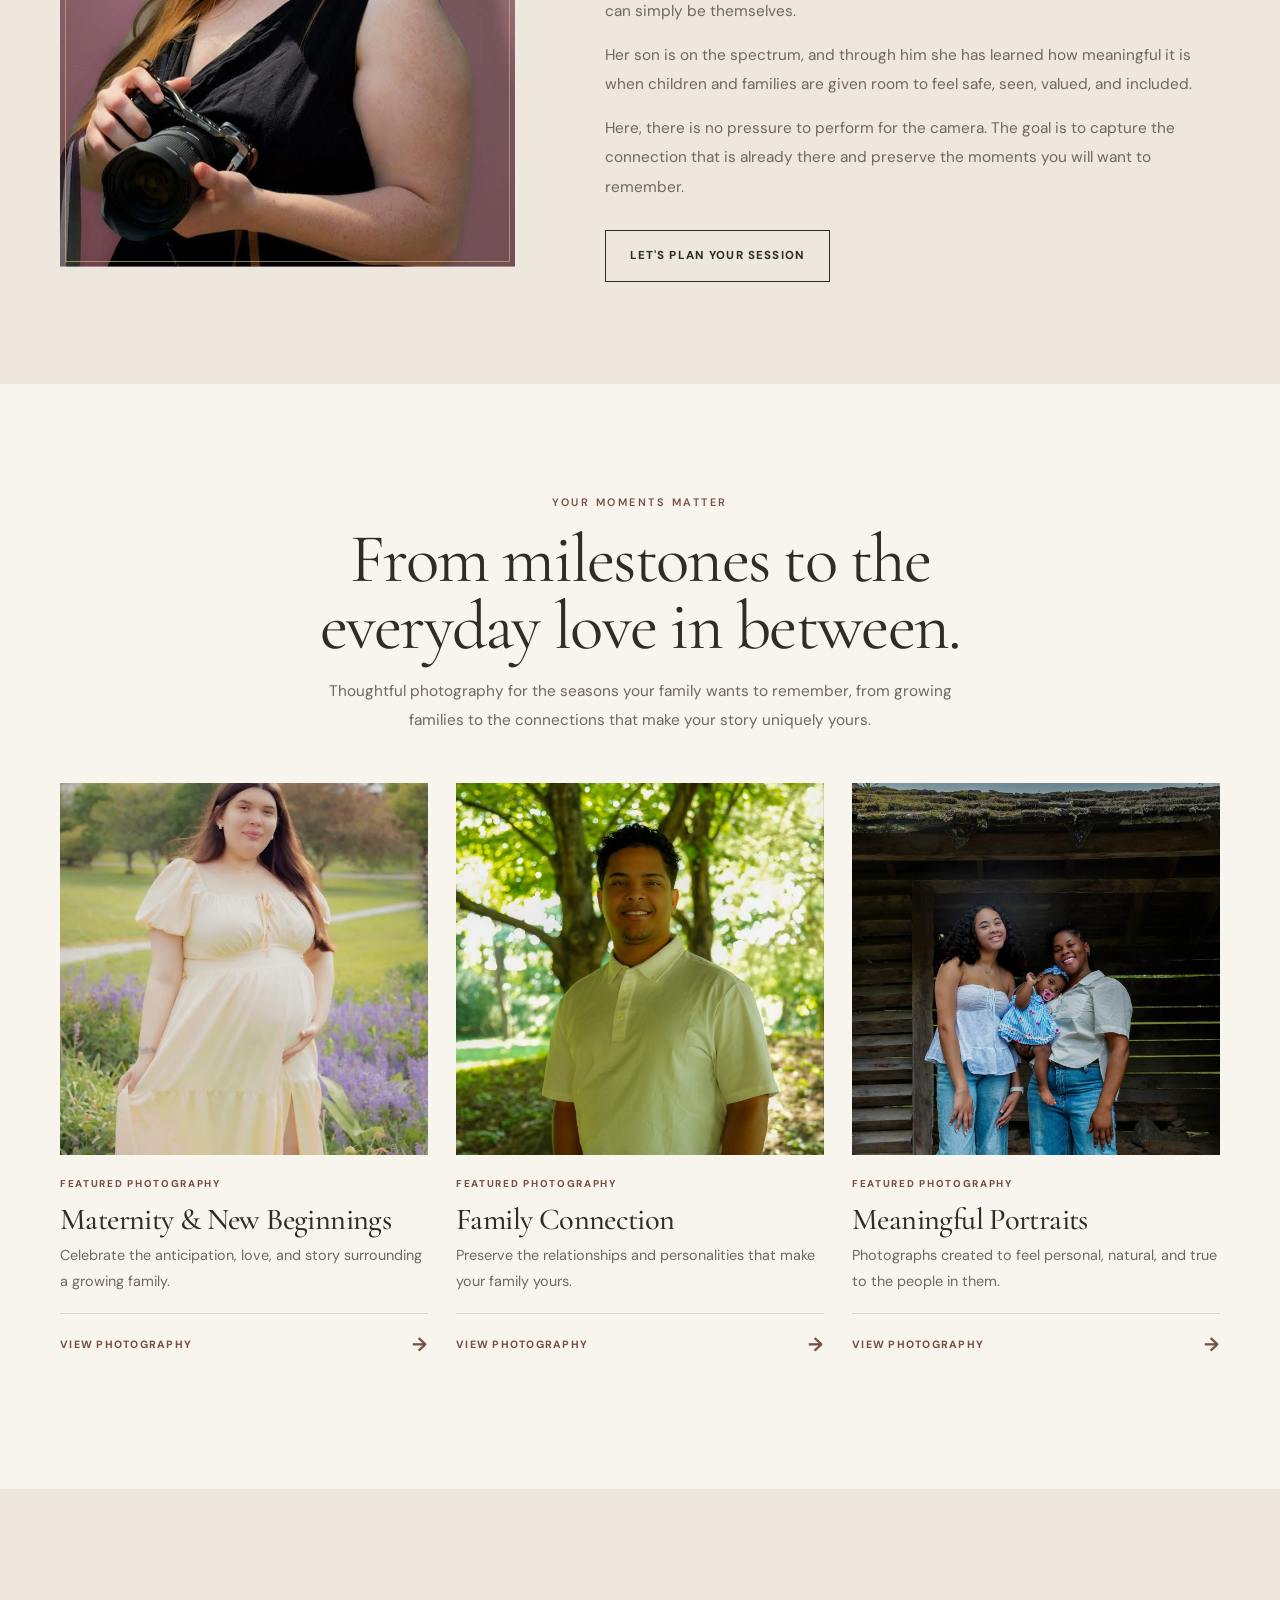
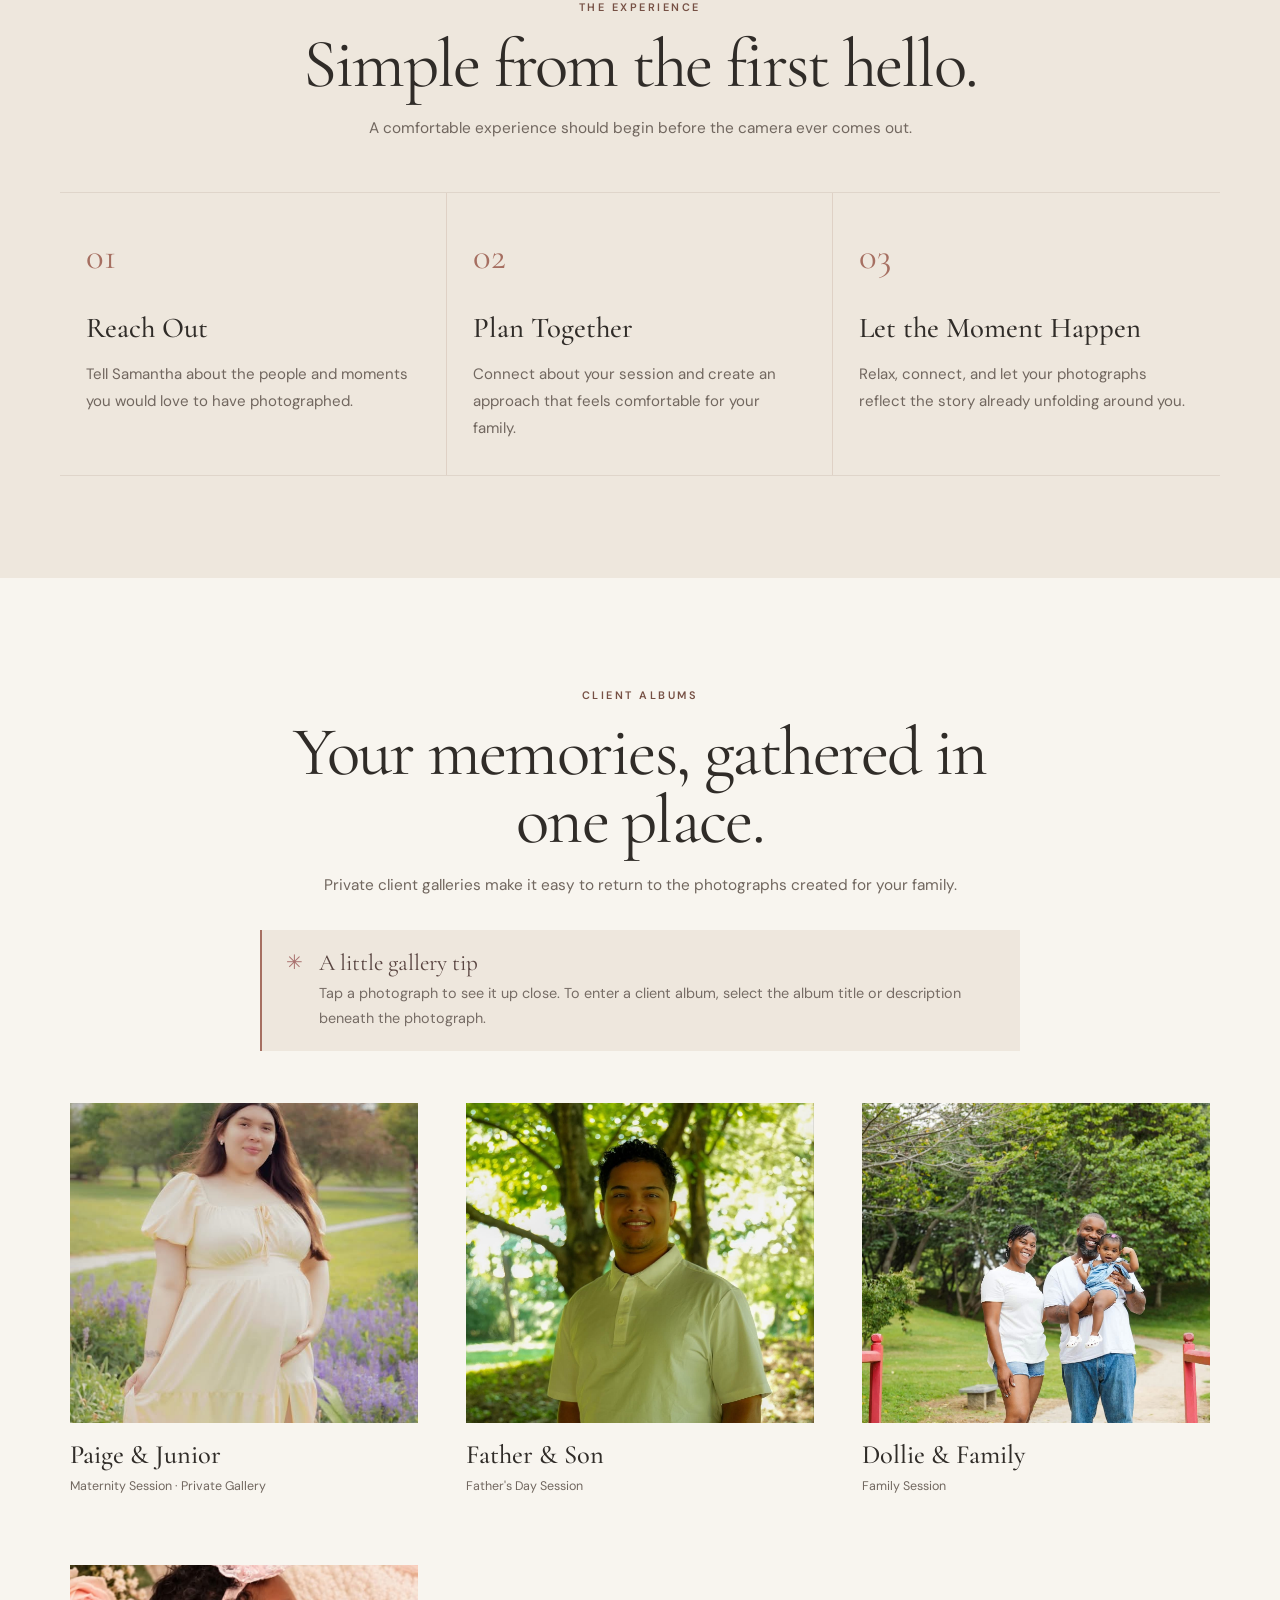
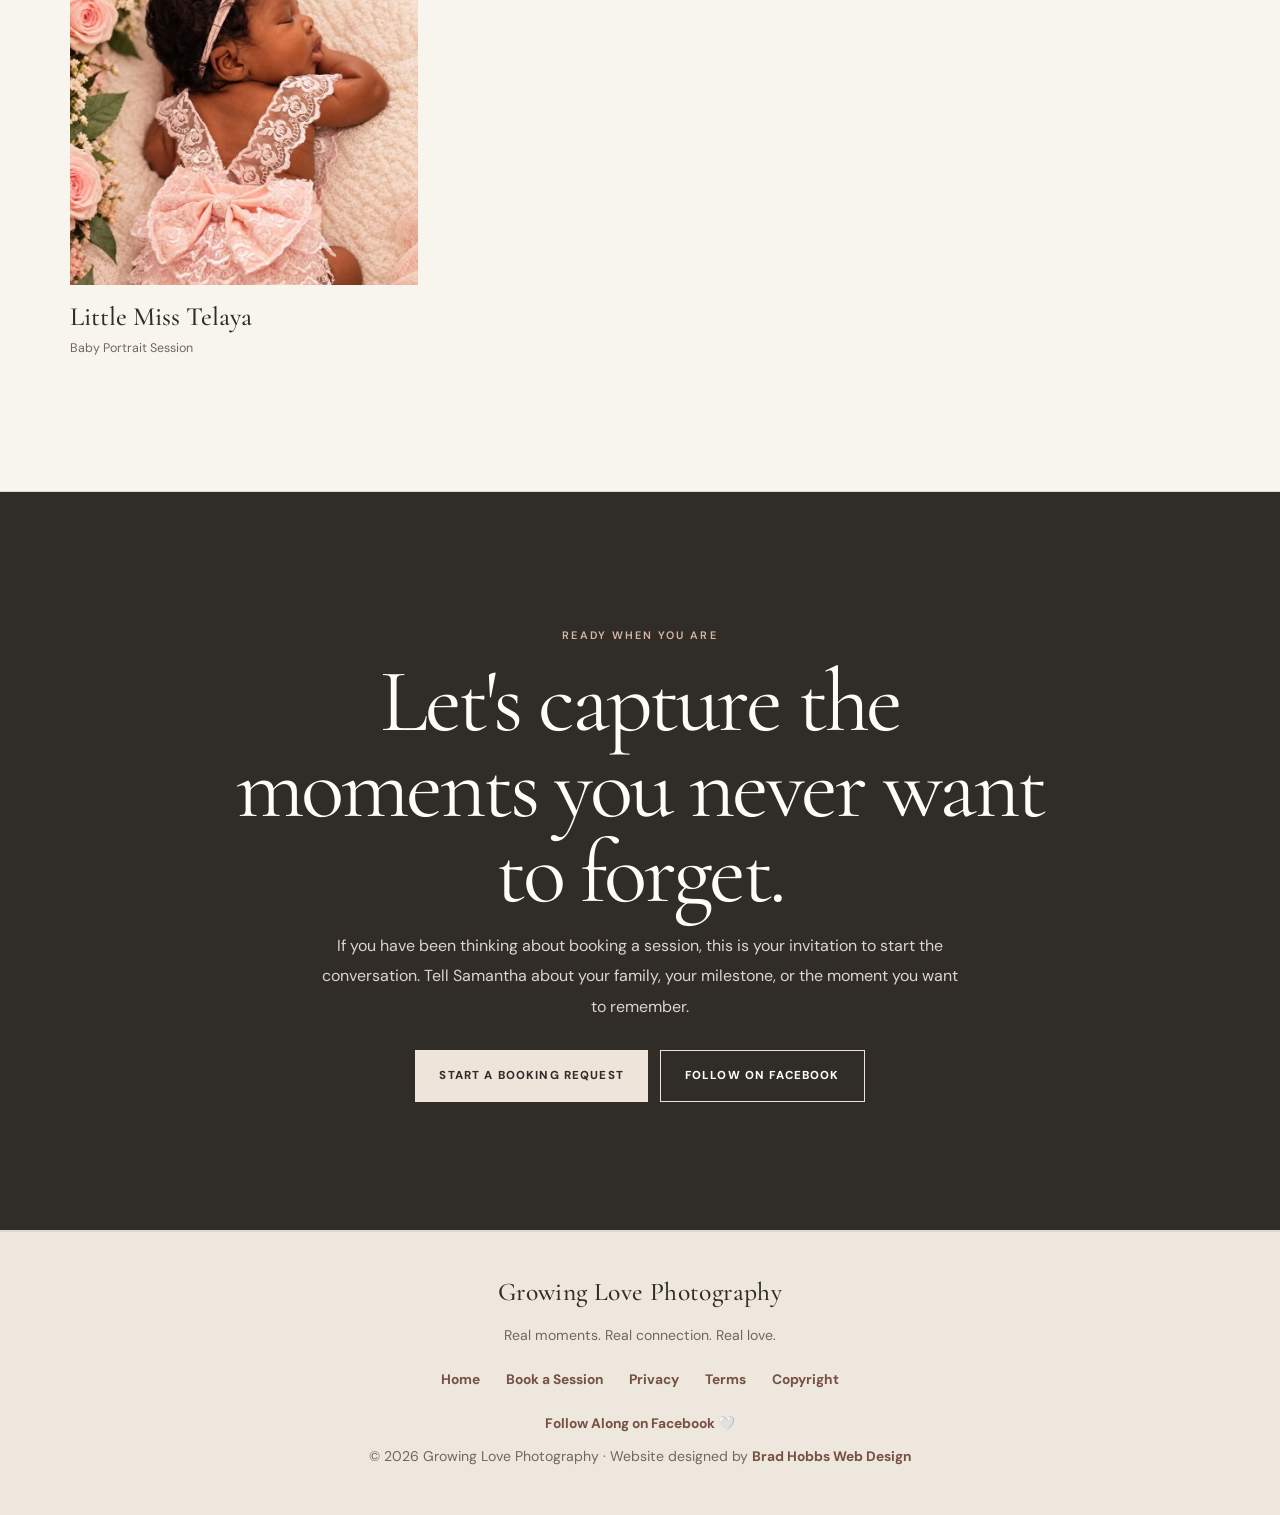
==== commit 4d174e6c: "Refresh stylesheet cache for full site redesign" ====
--- a/index.html
+++ b/index.html
@@ -48,7 +48,7 @@
 
     <link
         rel="stylesheet"
-        href="styles.css?v=20261026-album-tip">
+        href="styles.css?v=20261026-full-redesign">
 
     <title>
         Growing Love Photography | Real Moments. Real Connection. Real Love.
--- a/styles.css
+++ b/styles.css
@@ -1742,3 +1742,191 @@
   .album-browsing-note{gap:12px;margin:-12px auto 32px;padding:17px 16px}
   .album-browsing-note p{font-size:.84rem}
 }
+
+
+/* COMPLETE VISUAL RESET • Growing Love Photography */
+:root{
+  --rose:#a66f61;--rose-deep:#765044;--blush:#eee4da;--cream:#f8f5ef;
+  --lavender:#eee4da;--ink:#302c28;--muted:#71675f;--line:#dfd5ca;--white:#fffdf9;
+  --editorial-rose:#a66f61;--editorial-rose-dark:#765044;--editorial-taupe:#71675f;
+  --editorial-ivory:#f8f5ef;--editorial-paper:#fffdf9;--editorial-champagne:#c6a77b;
+  --editorial-line:#dfd5ca;--editorial-ink:#302c28;
+}
+html{scroll-behavior:smooth;scroll-padding-top:100px}
+body{font-family:'DM Sans',Arial,sans-serif;color:var(--ink);background:var(--cream);background-image:none;line-height:1.75}
+.site-header{background:rgba(248,245,239,.97);border-bottom:1px solid var(--line);box-shadow:none}
+.nav{width:min(1240px,calc(100% - 56px));min-height:84px}
+.brand{gap:14px}
+.brand img{width:46px;height:46px}
+.brand strong{font-family:'Cormorant Garamond',Georgia,serif;font-size:1.45rem;font-weight:600;color:var(--ink);letter-spacing:0}
+.brand>span>span{font-size:.68rem;letter-spacing:.13em;text-transform:uppercase;font-style:normal;color:var(--muted);margin-top:5px}
+.nav-links{gap:16px}
+.nav-links a{font-family:'DM Sans',Arial,sans-serif;font-size:.75rem;letter-spacing:.08em;text-transform:uppercase;color:var(--ink);padding:12px 3px;border-radius:0}
+.nav-links a:after{left:0;right:0;bottom:4px;background:var(--rose)}
+.nav-links a:hover,.nav-links a.active{background:transparent;color:var(--rose-deep)}
+.menu-toggle{color:var(--ink);cursor:pointer}
+.container{width:min(1160px,calc(100% - 48px))}
+.editorial-hero{width:min(1320px,calc(100% - 64px));padding:64px 0 38px;grid-template-columns:minmax(0,.88fr) minmax(0,1.12fr);gap:clamp(40px,7vw,108px)}
+.editorial-hero:before{display:none}
+.editorial-hero-copy{padding:0}
+.editorial-kicker,.eyebrow{font-family:'DM Sans',Arial,sans-serif;color:var(--rose-deep);font-size:.68rem;font-weight:600;letter-spacing:.19em;text-transform:uppercase}
+.editorial-hero h1{font-family:'Cormorant Garamond',Georgia,serif;font-size:clamp(4.3rem,7vw,7rem);font-weight:400;line-height:.91;letter-spacing:-.035em;color:var(--ink);max-width:650px;margin:0 0 25px}
+.editorial-hero h1 em,.editorial-note-copy h2 em,.signature-story-heading h2 em{color:var(--rose);font-weight:400}
+.editorial-intro{max-width:470px;color:var(--muted);font-size:1.03rem;line-height:1.9}
+.editorial-services{font-size:.66rem;letter-spacing:.14em;color:var(--rose-deep);font-weight:600;line-height:2}
+.editorial-button{display:inline-flex;align-items:center;gap:25px;margin-top:20px;padding:15px 22px;background:var(--ink);color:#fffdf9;text-decoration:none;text-transform:uppercase;letter-spacing:.12em;font-size:.7rem;transition:background .2s}
+.editorial-button:hover{background:var(--rose-deep)}
+.editorial-script{font-family:'Cormorant Garamond',Georgia,serif;font-style:italic;font-size:1.2rem;color:var(--muted);margin-top:22px}
+.editorial-hero-photo{padding:0;background:transparent;box-shadow:none;transform:none;position:relative}
+.editorial-hero-photo:hover{transform:none}
+.editorial-photo-mat{padding:0;background:transparent}
+.editorial-photo-mat img{width:100%;height:clamp(450px,53vw,690px);object-fit:cover;object-position:center 20%;border:0}
+.editorial-hero-photo:after{display:none}
+.editorial-photo-caption{right:0;bottom:-28px;font-family:'Cormorant Garamond',Georgia,serif;color:var(--muted);font-style:italic;font-size:1.05rem}
+.editorial-hero-bottom{position:static;grid-column:1/-1;border-top:1px solid var(--line);margin-top:24px;padding:19px 0 0;text-align:center;color:var(--muted);font-family:'Cormorant Garamond',Georgia,serif;font-size:1.2rem;letter-spacing:.02em}
+.trust-bar{background:#eee7dd;border:0}
+.trust-items{width:min(1100px,calc(100% - 48px));padding:25px 0;gap:32px}
+.trust-item{text-align:left;padding-left:20px;border-left:1px solid #cdbdaf}
+.trust-item:first-child{border-left:0;padding-left:0}
+.trust-item strong{font-family:'Cormorant Garamond',Georgia,serif;font-size:1.3rem;color:var(--ink);font-weight:500}
+.trust-item span{font-size:.8rem;color:var(--muted);line-height:1.6}
+.section{padding:clamp(66px,8vw,112px) 0}
+.section-soft,.section-lavender{background:#eee7dd;background-image:none}
+.section-head{max-width:760px;margin-bottom:48px}
+.section-head .section-title{font-family:'Cormorant Garamond',Georgia,serif;font-size:clamp(3rem,5.4vw,5.3rem);font-weight:400;line-height:.98;letter-spacing:-.025em;color:var(--ink)}
+.section-head p,.copy p{font-size:.96rem;line-height:1.9;color:var(--muted)}
+.story-grid{gap:clamp(38px,7vw,90px)}
+.story-photo{padding:0;border:0;border-radius:0;box-shadow:none;transform:none;background:transparent}
+.story-photo:after{display:none}
+.story-photo img{width:100%;aspect-ratio:4/5;max-height:650px;object-fit:cover;border-radius:0}
+.copy h2{font-family:'Cormorant Garamond',Georgia,serif;font-size:clamp(2.8rem,4.4vw,4.4rem);font-weight:400;line-height:1;letter-spacing:-.025em;color:var(--ink)}
+.btn{border-radius:0;min-height:52px;padding:0 24px;font-size:.72rem;letter-spacing:.1em;text-transform:uppercase;box-shadow:none}
+.btn-primary{background:var(--ink);color:#fffdf9}
+.btn-primary:hover{background:var(--rose-deep)}
+.btn-secondary{border:1px solid var(--ink);color:var(--ink);background:transparent}
+.btn-secondary:hover{background:var(--ink);color:#fffdf9}
+.editorial-note-section,.signature-story{display:none!important}
+.specialties{grid-template-columns:repeat(3,minmax(0,1fr));gap:28px}
+.specialty,.specialty:nth-child(2){transform:none;background:transparent;border:0;border-radius:0;box-shadow:none}
+.specialty:hover,.specialty:nth-child(2):hover{transform:translateY(-4px);box-shadow:none}
+.specialty img{height:clamp(260px,29vw,380px);padding:0;background:transparent;border:0;box-shadow:none;object-fit:cover;object-position:center 20%}
+.specialty div{padding:20px 0 25px}
+.specialty-label{font-size:.62rem;letter-spacing:.17em;color:var(--rose-deep)}
+.specialty h3{font-family:'Cormorant Garamond',Georgia,serif;font-size:1.9rem;font-weight:500;line-height:1.1;color:var(--ink)}
+.specialty p{font-size:.9rem;line-height:1.8;color:var(--muted)}
+.specialty-cta{border-top:1px solid var(--line);font-size:.66rem;letter-spacing:.12em;color:var(--rose-deep)}
+.process{border-color:var(--line)}
+.process-card{padding:32px 26px;background:transparent}
+.process-card .num{font-family:'Cormorant Garamond',Georgia,serif;font-size:2.3rem;color:var(--rose)}
+.process-card h3{font-family:'Cormorant Garamond',Georgia,serif;font-weight:500;color:var(--ink);font-size:1.8rem}
+.process-card p{color:var(--muted);line-height:1.8}
+.albums{grid-template-columns:repeat(3,minmax(0,1fr));gap:28px;align-items:start}
+.album,.album:nth-child(even){margin-top:0;padding:0;border:0;border-radius:0;background:transparent;box-shadow:none;transform:none;text-align:left}
+.album:hover{transform:translateY(-4px);box-shadow:none}
+.album img,.albums .album .album-viewable-photo{width:100%;height:320px;max-height:unset;aspect-ratio:4/5;object-fit:cover;object-position:center 18%;padding:0;border:0;border-radius:0;background:transparent;box-shadow:none}
+.album-copy{padding:16px 0 20px}
+.album-copy strong{font-family:'Cormorant Garamond',Georgia,serif;font-size:1.65rem;font-weight:500;color:var(--ink)}
+.album-copy span{font-size:.78rem;line-height:1.6;color:var(--muted);letter-spacing:0}
+.album-browsing-note{background:#eee7dd;border:0;border-left:2px solid var(--rose);box-shadow:none;padding:20px 24px}
+.album-browsing-note-title{color:var(--ink)}
+.cta{padding:clamp(75px,10vw,130px) 0;background:var(--ink);color:#fffdf9}
+.cta:before,.cta:after{display:none}
+.cta-box h2{font-family:'Cormorant Garamond',Georgia,serif;font-weight:400;line-height:.95;color:#fffdf9}
+.cta-box p{color:#ded4ca}
+.cta .eyebrow{color:#d8b7a6}
+.cta .btn-primary{background:#eee4da;color:var(--ink)}
+.cta .btn-secondary{border-color:#eee4da;color:#fffdf9}
+.page-hero{padding:clamp(58px,8vw,100px) 0 50px;background:#eee7dd;border:0}
+.page-hero:after{width:42px;background:var(--rose);margin-top:25px}
+.page-title{font-family:'Cormorant Garamond',Georgia,serif;font-weight:400;color:var(--ink);line-height:.95;letter-spacing:-.025em}
+.page-hero p{line-height:1.9;color:var(--muted)}
+.contact-grid{gap:24px}
+.contact-card,.info-card{padding:clamp(24px,4vw,42px);border:1px solid var(--line);border-radius:0;background:#fffdf9;box-shadow:none}
+.contact-card:before,.info-card:before{height:2px;background:var(--rose)}
+.contact-card h2,.info-card h2{font-family:'Cormorant Garamond',Georgia,serif;font-size:2.3rem;font-weight:400;color:var(--ink)}
+.contact-card p,.info-card p{line-height:1.9;color:var(--muted)}
+.info-list a{color:var(--rose-deep)}
+.legal{max-width:820px}
+.legal h2{font-family:'Cormorant Garamond',Georgia,serif;font-weight:500;color:var(--ink)}
+.legal p,.legal li{line-height:1.9;color:var(--muted)}
+.gallery-page{padding-top:36px}
+.gallery-banner-wrap{border:0;border-radius:0;padding:0;box-shadow:none;background:transparent}
+.gallery-banner-wrap:after{display:none}
+.gallery-banner{border-radius:0}
+.gallery-banner-overlay{background:linear-gradient(90deg,rgba(35,30,27,.58),rgba(35,30,27,.06))}
+.gallery-banner-kicker{color:#f1d8c6}
+.gallery-banner-overlay h1{font-family:'Cormorant Garamond',Georgia,serif;font-weight:400}
+.gallery-actions button{border-radius:0;border-color:var(--rose);background:transparent;color:var(--rose-deep);font-size:.7rem;letter-spacing:.08em;text-transform:uppercase}
+.gallery-actions button:last-child{background:var(--ink);border-color:var(--ink);color:#fffdf9}
+.gallery{gap:14px}
+.gallery img{height:300px;padding:0;border:0;background:transparent;box-shadow:none;border-radius:0;object-fit:cover;object-position:center 18%}
+.gallery img:nth-child(4n+2){transform:none}
+.gallery img:hover{transform:scale(1.01);box-shadow:none}
+#slideshow img{border:8px solid #fffdf9;outline:1px solid var(--rose);border-radius:0}
+.back-link{color:var(--rose-deep);text-transform:uppercase;letter-spacing:.1em;font-size:.72rem}
+.site-footer{background:#eee7dd;border-top:1px solid var(--line)}
+.footer{padding:38px 0}
+.footer strong{font-family:'Cormorant Garamond',Georgia,serif;font-size:1.6rem;font-weight:500;color:var(--ink)}
+.footer p{color:var(--muted)}
+.footer a{color:var(--rose-deep)}
+.footer-links a{border:0}
+.modal-content{border-radius:0;border:1px solid var(--line);outline:0;box-shadow:0 20px 50px rgba(48,44,40,.15)}
+.modal-content button{border-radius:0;background:var(--ink)}
+@media(max-width:900px){
+ .nav{width:calc(100% - 36px)}
+ .editorial-hero{width:calc(100% - 40px);grid-template-columns:.9fr 1.1fr;gap:28px;padding-top:45px}
+ .editorial-hero h1{font-size:clamp(3.5rem,7vw,5.4rem)}
+ .editorial-photo-mat img{height:clamp(380px,55vw,560px)}
+ .specialties{gap:20px}
+ .specialty img{height:280px}
+ .albums{grid-template-columns:repeat(2,minmax(0,1fr))}
+}
+@media(max-width:680px){
+ .nav{min-height:70px}
+ .brand img{width:40px;height:40px}
+ .brand strong{font-size:1.22rem}
+ .brand>span>span{font-size:.56rem;letter-spacing:.08em}
+ .nav-links{left:0;right:0;top:70px;background:var(--cream);border:0;border-top:1px solid var(--line);padding:14px 22px 20px;box-shadow:0 16px 22px rgba(48,44,40,.08);gap:0}
+ .nav-links a{width:100%;padding:13px 5px;text-align:center;border-bottom:1px solid var(--line)}
+ .nav-links a:after{display:none}
+ .editorial-hero{grid-template-columns:1fr;width:calc(100% - 32px);gap:30px;padding-top:38px}
+ .editorial-hero-copy{order:1}
+ .editorial-hero-photo{order:2;margin:0}
+ .editorial-hero h1{font-size:clamp(3.7rem,15vw,5rem)}
+ .editorial-intro{font-size:.95rem}
+ .editorial-photo-mat img{height:clamp(390px,120vw,560px);object-position:center 17%}
+ .editorial-photo-caption{bottom:-25px}
+ .editorial-hero-bottom{font-size:1.05rem;margin-top:18px;padding-top:16px}
+ .trust-items{grid-template-columns:1fr;gap:0;padding:10px 0}
+ .trust-item,.trust-item:first-child{padding:15px 0;border-left:0;border-bottom:1px solid var(--line)}
+ .trust-item:last-child{border-bottom:0}
+ .section{padding:64px 0}
+ .container{width:calc(100% - 32px)}
+ .section-head{margin-bottom:34px}
+ .section-head .section-title{font-size:clamp(2.8rem,12vw,4rem)}
+ .story-grid{gap:28px}
+ .copy h2{font-size:clamp(2.7rem,11vw,3.7rem)}
+ .specialties,.albums,.process{grid-template-columns:1fr}
+ .specialty img{height:auto;aspect-ratio:4/3}
+ .specialty div{padding:18px 0 28px}
+ .specialty h3{font-size:1.8rem}
+ .process{border-bottom:0}
+ .process-card{border-right:0;border-bottom:1px solid var(--line);padding:24px 0}
+ .process-card:last-child{border-bottom:0}
+ .albums{gap:24px}
+ .album img,.albums .album .album-viewable-photo{height:auto;aspect-ratio:4/3;object-fit:cover}
+ .album-copy{padding-top:12px}
+ .album-browsing-note{margin:0 auto 28px;padding:16px}
+ .cta{padding:68px 0}
+ .cta-box h2{font-size:clamp(3.2rem,13vw,4.5rem)}
+ .page-hero{padding:50px 0 35px}
+ .contact-grid{grid-template-columns:1fr;gap:16px}
+ .gallery{grid-template-columns:repeat(2,minmax(0,1fr));gap:10px}
+ .gallery img{height:auto;aspect-ratio:3/4;object-fit:cover}
+ .gallery-banner-wrap{min-height:300px}
+ .gallery-banner-wrap .gallery-banner{height:300px;object-position:center 20%}
+ .gallery-banner-overlay{padding:22px}
+ .gallery-banner-overlay h1{font-size:clamp(2.7rem,12vw,4rem)}
+ .footer{padding:30px 0}
+ .footer-links{gap:6px 12px}
+}
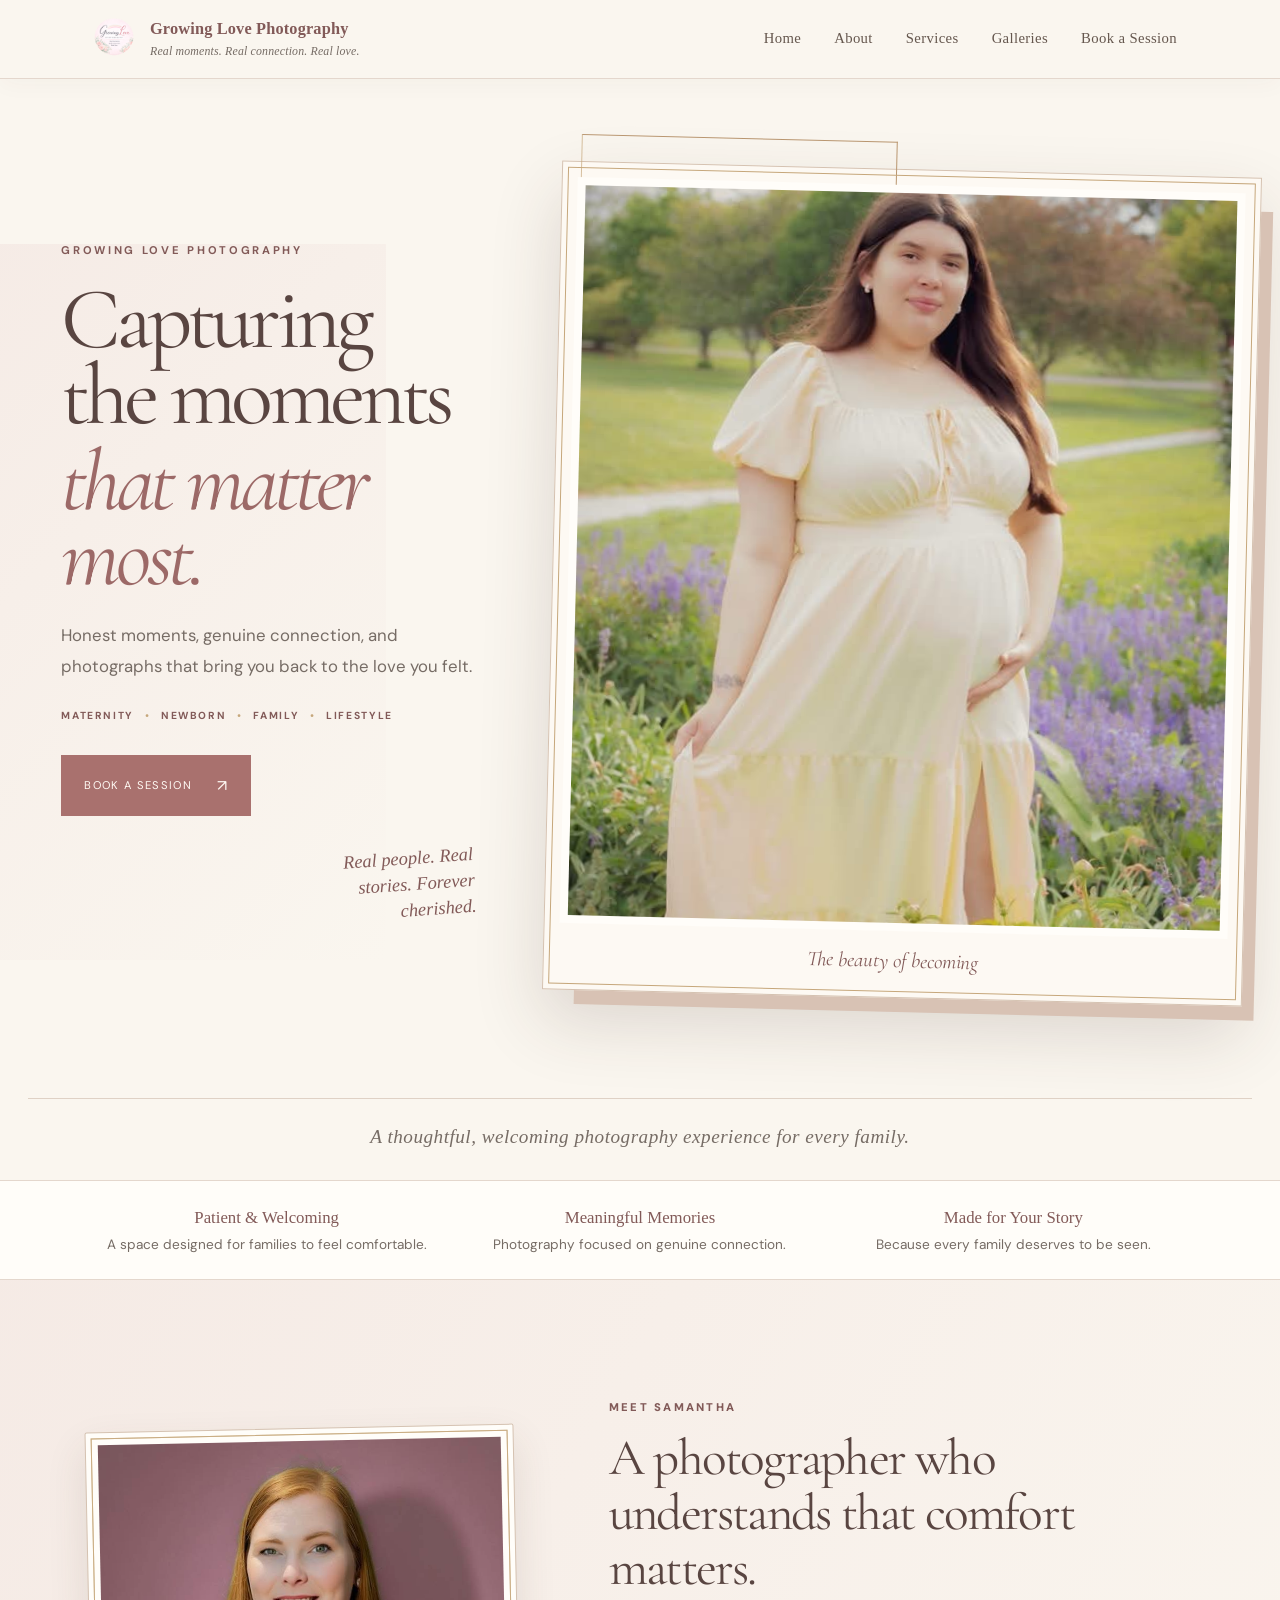
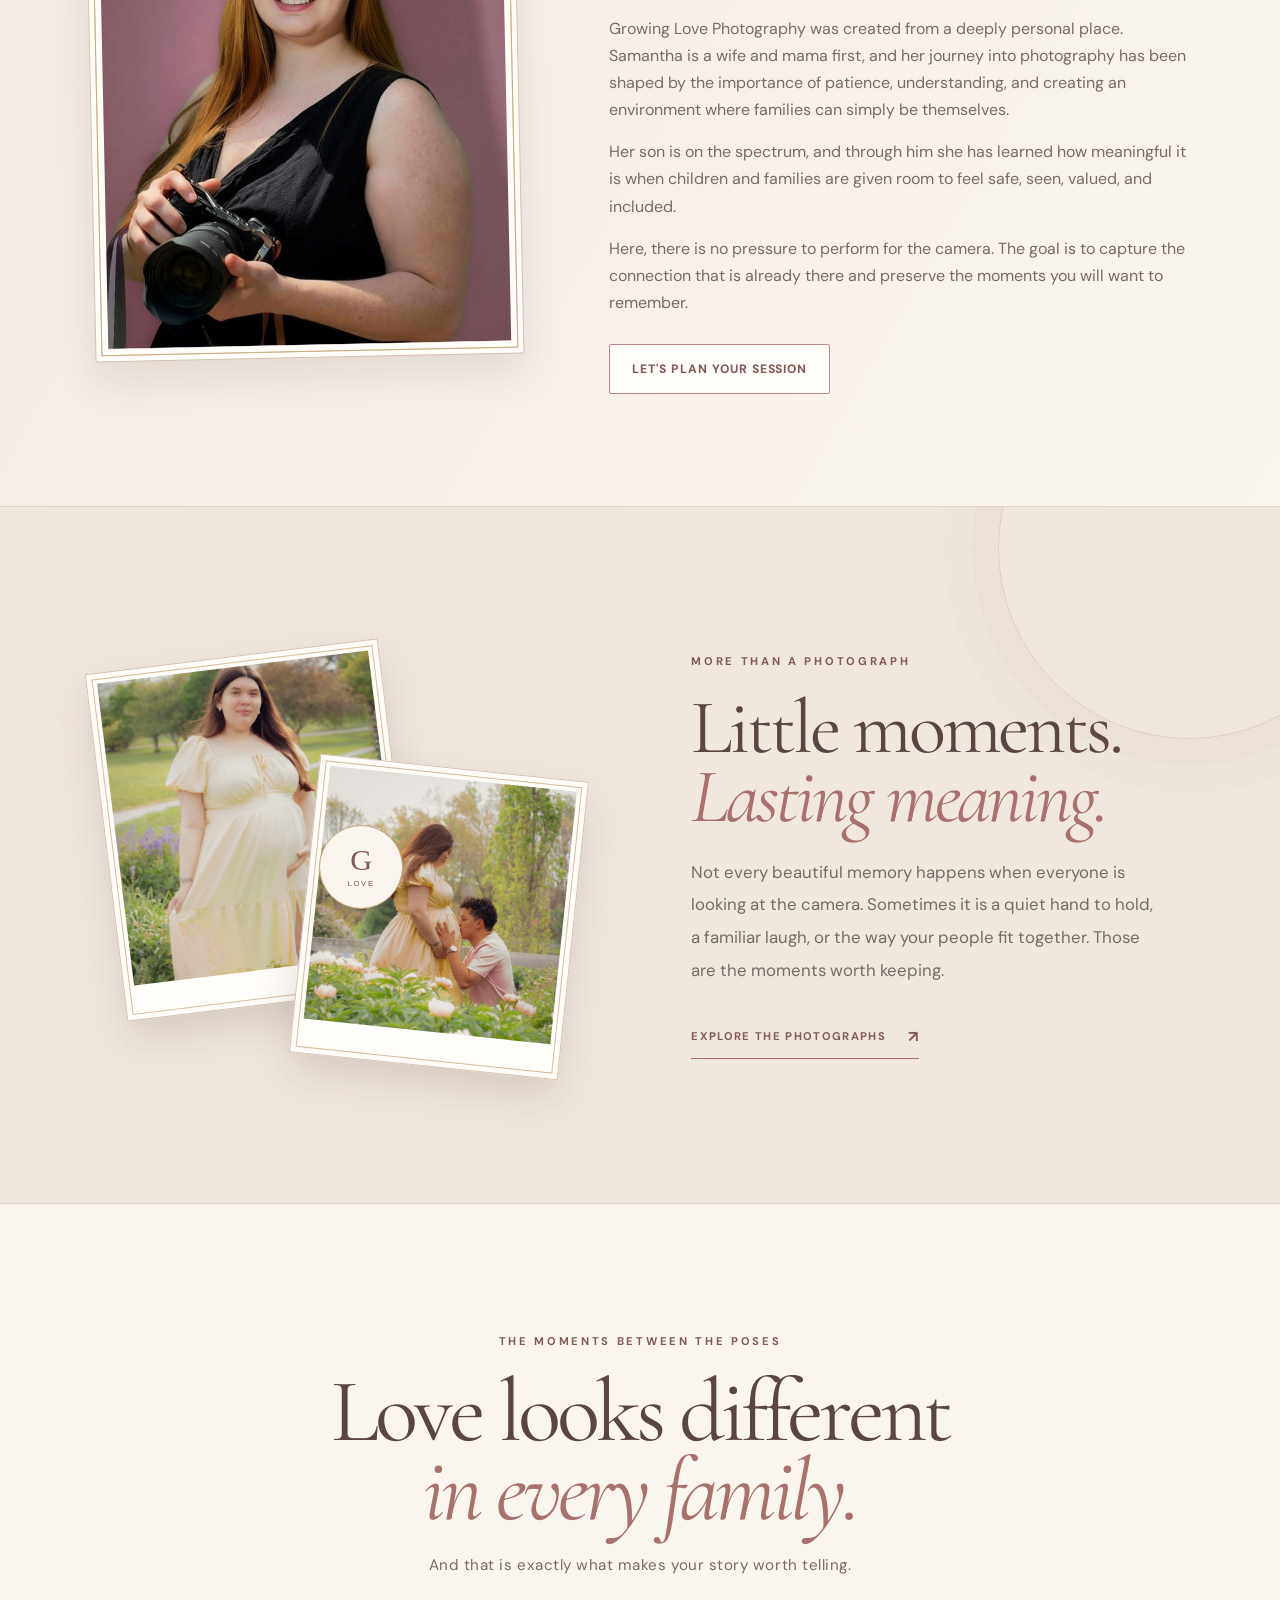
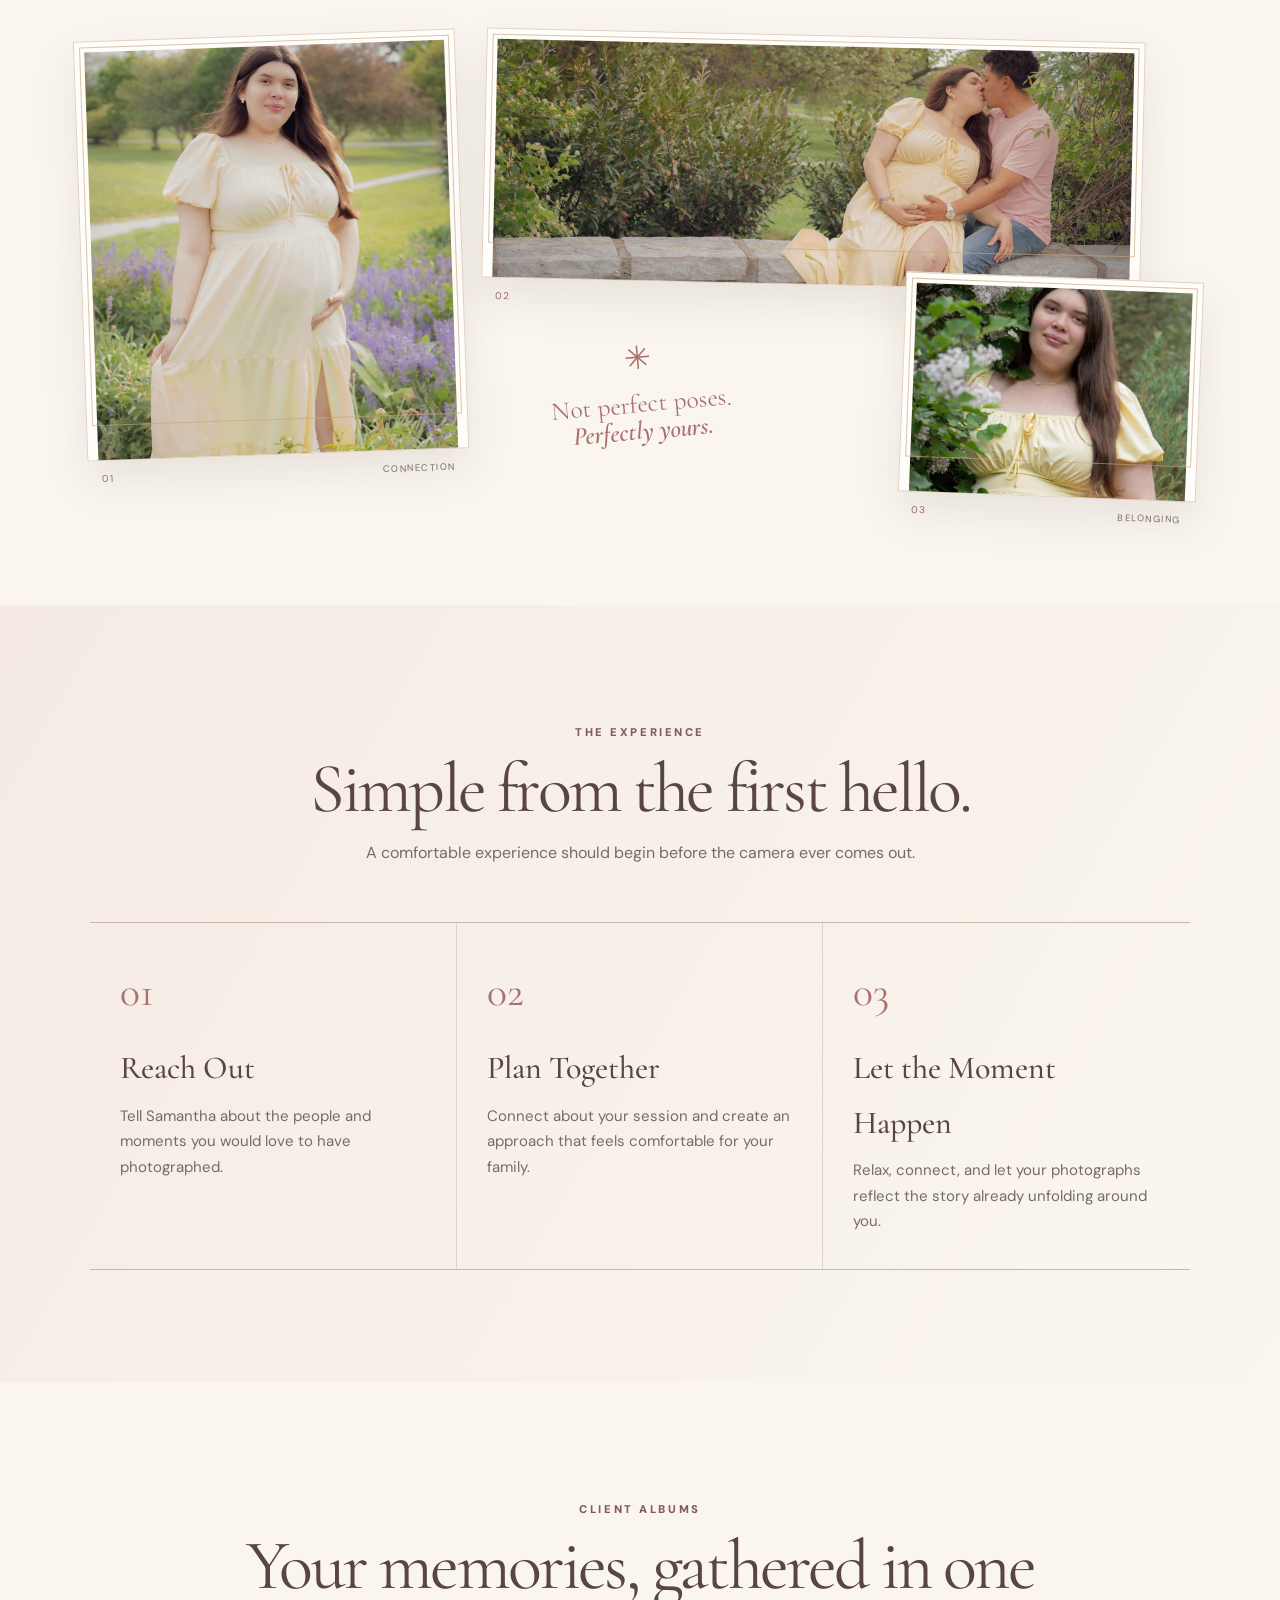
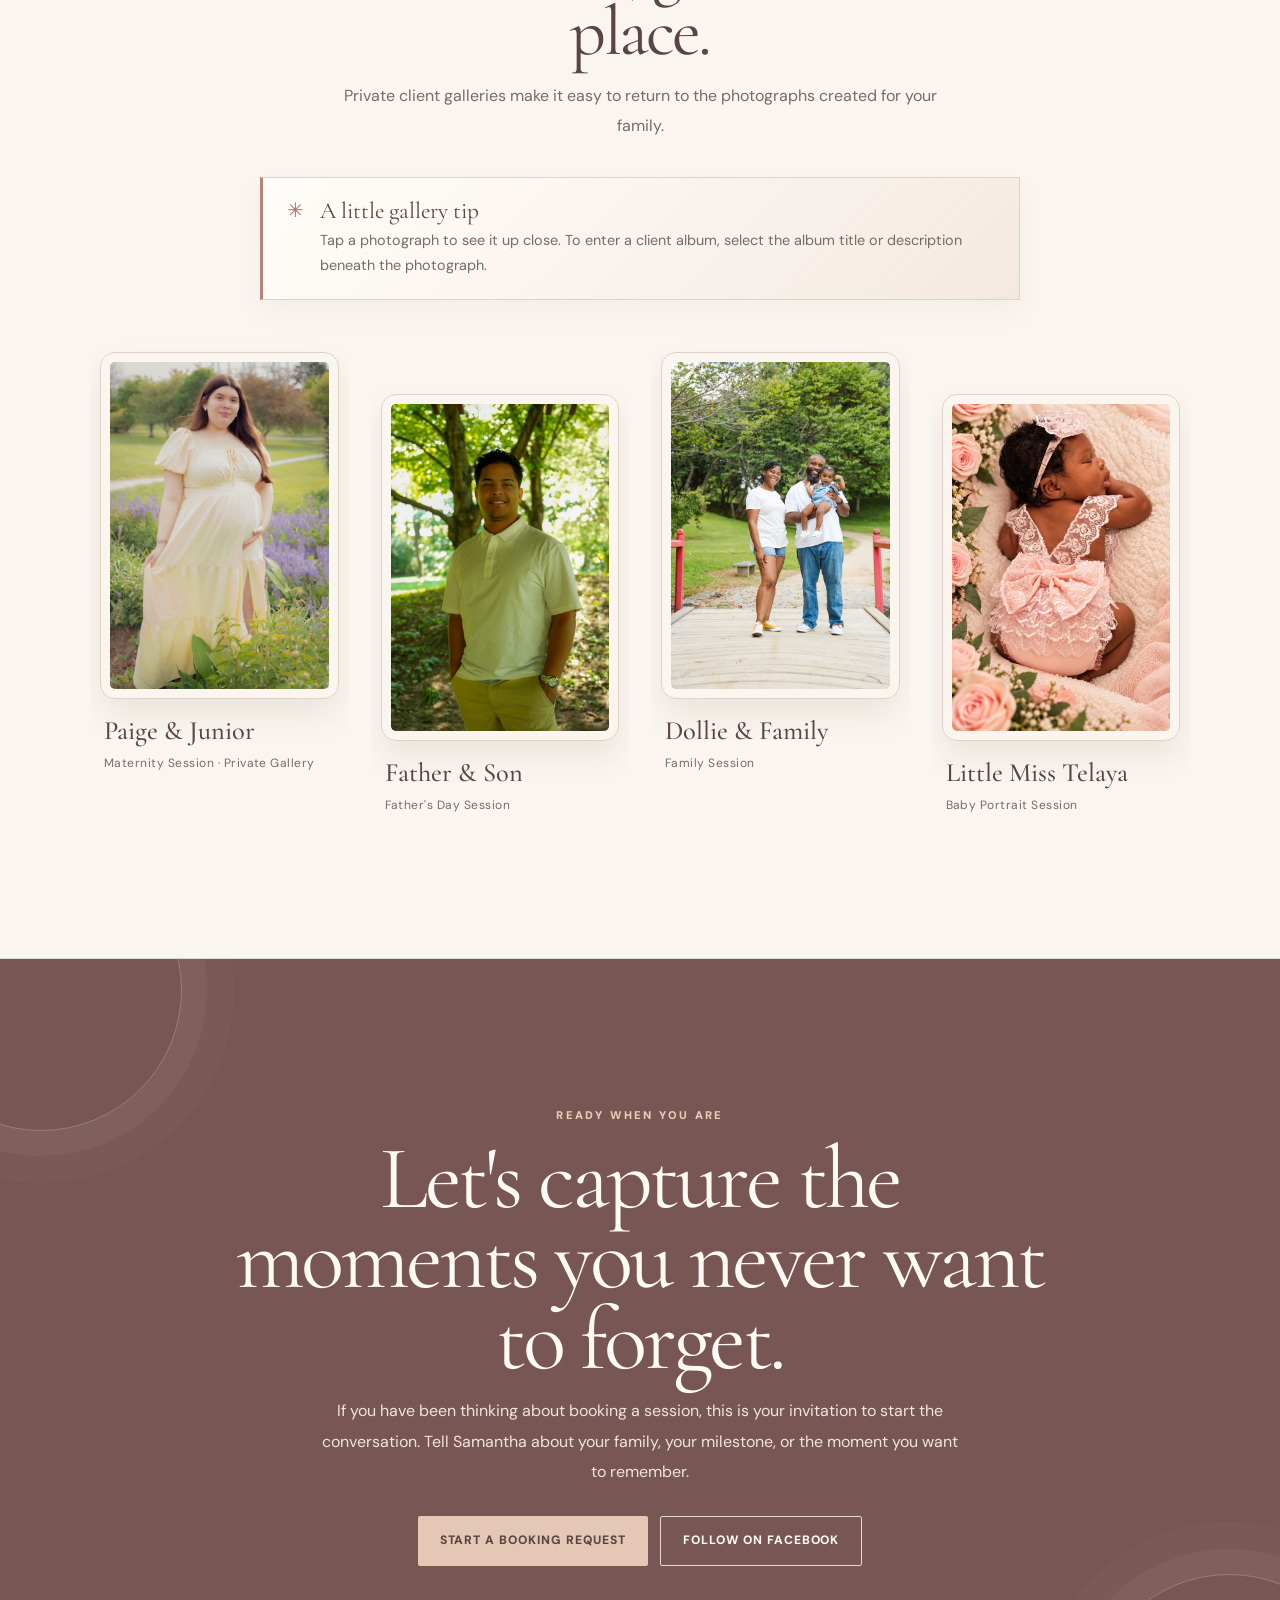
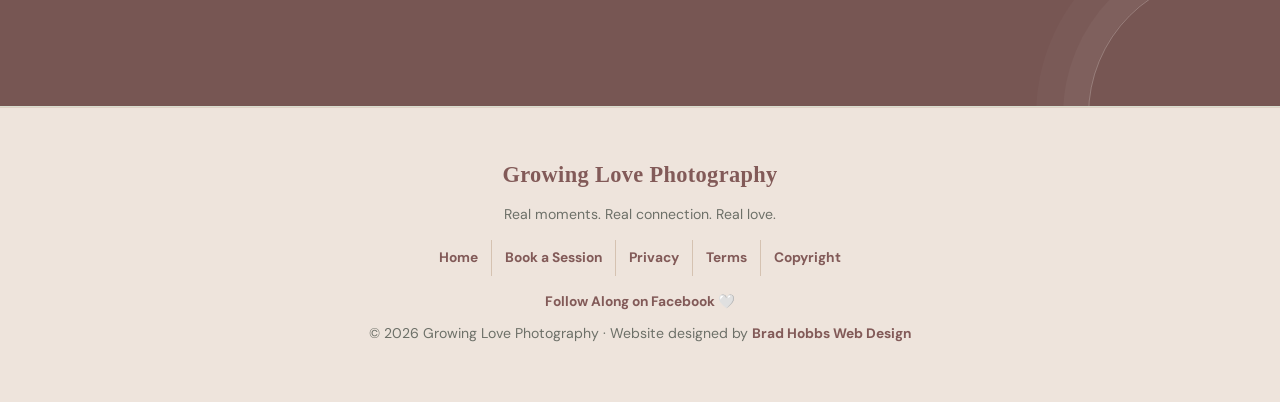
==== commit ed0b1d0f: "Remove featured photography section as requested" ====
--- a/index.html
+++ b/index.html
@@ -317,187 +317,6 @@
           </div>
         </section>
 
-        <!-- FEATURED PHOTOGRAPHY -->
-
-        <section id="services" class="section">
-
-            <div class="container">
-
-
-                <div class="section-head">
-
-
-                    <div class="eyebrow">
-                        Your Moments Matter
-                    </div>
-
-
-                    <h2 class="section-title">
-                        From milestones to the everyday love in between.
-                    </h2>
-
-
-                    <p>
-                        Thoughtful photography for the seasons your family wants to remember, from growing families to the connections that make your story uniquely yours.
-                    </p>
-
-
-                </div>
-
-
-
-                <div class="specialties">
-
-
-                    <!-- MATERNITY -->
-
-                    <a
-                        class="specialty specialty-link"
-                        href="#albums"
-                        aria-label="View maternity and new beginnings photography">
-
-                        <img
-                            src="IMG_0207.jpeg"
-                            alt="Maternity photography">
-
-
-                        <div>
-
-                            <span class="specialty-label">
-                                Featured Photography
-                            </span>
-
-
-                            <h3>
-                                Maternity & New Beginnings
-                            </h3>
-
-
-                            <p>
-                                Celebrate the anticipation, love, and story
-                                surrounding a growing family.
-                            </p>
-
-
-                            <span class="specialty-cta">
-
-                                View Photography
-
-                                <b>
-                                    →
-                                </b>
-
-                            </span>
-
-
-                        </div>
-
-                    </a>
-
-
-
-                    <!-- FAMILY -->
-
-                    <a
-                        class="specialty specialty-link"
-                        href="#albums"
-                        aria-label="View family connection photography">
-
-                        <img
-                            src="images/IMG_0114.jpeg"
-                            alt="Father and son photography">
-
-
-                        <div>
-
-                            <span class="specialty-label">
-                                Featured Photography
-                            </span>
-
-
-                            <h3>
-                                Family Connection
-                            </h3>
-
-
-                            <p>
-                                Preserve the relationships and personalities
-                                that make your family yours.
-                            </p>
-
-
-                            <span class="specialty-cta">
-
-                                View Photography
-
-                                <b>
-                                    →
-                                </b>
-
-                            </span>
-
-
-                        </div>
-
-                    </a>
-
-
-
-                    <!-- PORTRAITS -->
-
-                    <a
-                        class="specialty specialty-link"
-                        href="#albums"
-                        aria-label="View meaningful portrait photography">
-
-                        <img
-                            src="dollie/images/IMG_0335.jpeg"
-                            alt="Portrait photography">
-
-
-                        <div>
-
-                            <span class="specialty-label">
-                                Featured Photography
-                            </span>
-
-
-                            <h3>
-                                Meaningful Portraits
-                            </h3>
-
-
-                            <p>
-                                Photographs created to feel personal,
-                                natural, and true to the people in them.
-                            </p>
-
-
-                            <span class="specialty-cta">
-
-                                View Photography
-
-                                <b>
-                                    →
-                                </b>
-
-                            </span>
-
-
-                        </div>
-
-                    </a>
-
-
-                </div>
-
-
-            </div>
-
-        </section>
-
-
-
         <!-- EXPERIENCE -->
 
         <section class="section section-lavender">
--- a/styles.css
+++ b/styles.css
@@ -1742,191 +1742,3 @@
   .album-browsing-note{gap:12px;margin:-12px auto 32px;padding:17px 16px}
   .album-browsing-note p{font-size:.84rem}
 }
-
-
-/* COMPLETE VISUAL RESET • Growing Love Photography */
-:root{
-  --rose:#a66f61;--rose-deep:#765044;--blush:#eee4da;--cream:#f8f5ef;
-  --lavender:#eee4da;--ink:#302c28;--muted:#71675f;--line:#dfd5ca;--white:#fffdf9;
-  --editorial-rose:#a66f61;--editorial-rose-dark:#765044;--editorial-taupe:#71675f;
-  --editorial-ivory:#f8f5ef;--editorial-paper:#fffdf9;--editorial-champagne:#c6a77b;
-  --editorial-line:#dfd5ca;--editorial-ink:#302c28;
-}
-html{scroll-behavior:smooth;scroll-padding-top:100px}
-body{font-family:'DM Sans',Arial,sans-serif;color:var(--ink);background:var(--cream);background-image:none;line-height:1.75}
-.site-header{background:rgba(248,245,239,.97);border-bottom:1px solid var(--line);box-shadow:none}
-.nav{width:min(1240px,calc(100% - 56px));min-height:84px}
-.brand{gap:14px}
-.brand img{width:46px;height:46px}
-.brand strong{font-family:'Cormorant Garamond',Georgia,serif;font-size:1.45rem;font-weight:600;color:var(--ink);letter-spacing:0}
-.brand>span>span{font-size:.68rem;letter-spacing:.13em;text-transform:uppercase;font-style:normal;color:var(--muted);margin-top:5px}
-.nav-links{gap:16px}
-.nav-links a{font-family:'DM Sans',Arial,sans-serif;font-size:.75rem;letter-spacing:.08em;text-transform:uppercase;color:var(--ink);padding:12px 3px;border-radius:0}
-.nav-links a:after{left:0;right:0;bottom:4px;background:var(--rose)}
-.nav-links a:hover,.nav-links a.active{background:transparent;color:var(--rose-deep)}
-.menu-toggle{color:var(--ink);cursor:pointer}
-.container{width:min(1160px,calc(100% - 48px))}
-.editorial-hero{width:min(1320px,calc(100% - 64px));padding:64px 0 38px;grid-template-columns:minmax(0,.88fr) minmax(0,1.12fr);gap:clamp(40px,7vw,108px)}
-.editorial-hero:before{display:none}
-.editorial-hero-copy{padding:0}
-.editorial-kicker,.eyebrow{font-family:'DM Sans',Arial,sans-serif;color:var(--rose-deep);font-size:.68rem;font-weight:600;letter-spacing:.19em;text-transform:uppercase}
-.editorial-hero h1{font-family:'Cormorant Garamond',Georgia,serif;font-size:clamp(4.3rem,7vw,7rem);font-weight:400;line-height:.91;letter-spacing:-.035em;color:var(--ink);max-width:650px;margin:0 0 25px}
-.editorial-hero h1 em,.editorial-note-copy h2 em,.signature-story-heading h2 em{color:var(--rose);font-weight:400}
-.editorial-intro{max-width:470px;color:var(--muted);font-size:1.03rem;line-height:1.9}
-.editorial-services{font-size:.66rem;letter-spacing:.14em;color:var(--rose-deep);font-weight:600;line-height:2}
-.editorial-button{display:inline-flex;align-items:center;gap:25px;margin-top:20px;padding:15px 22px;background:var(--ink);color:#fffdf9;text-decoration:none;text-transform:uppercase;letter-spacing:.12em;font-size:.7rem;transition:background .2s}
-.editorial-button:hover{background:var(--rose-deep)}
-.editorial-script{font-family:'Cormorant Garamond',Georgia,serif;font-style:italic;font-size:1.2rem;color:var(--muted);margin-top:22px}
-.editorial-hero-photo{padding:0;background:transparent;box-shadow:none;transform:none;position:relative}
-.editorial-hero-photo:hover{transform:none}
-.editorial-photo-mat{padding:0;background:transparent}
-.editorial-photo-mat img{width:100%;height:clamp(450px,53vw,690px);object-fit:cover;object-position:center 20%;border:0}
-.editorial-hero-photo:after{display:none}
-.editorial-photo-caption{right:0;bottom:-28px;font-family:'Cormorant Garamond',Georgia,serif;color:var(--muted);font-style:italic;font-size:1.05rem}
-.editorial-hero-bottom{position:static;grid-column:1/-1;border-top:1px solid var(--line);margin-top:24px;padding:19px 0 0;text-align:center;color:var(--muted);font-family:'Cormorant Garamond',Georgia,serif;font-size:1.2rem;letter-spacing:.02em}
-.trust-bar{background:#eee7dd;border:0}
-.trust-items{width:min(1100px,calc(100% - 48px));padding:25px 0;gap:32px}
-.trust-item{text-align:left;padding-left:20px;border-left:1px solid #cdbdaf}
-.trust-item:first-child{border-left:0;padding-left:0}
-.trust-item strong{font-family:'Cormorant Garamond',Georgia,serif;font-size:1.3rem;color:var(--ink);font-weight:500}
-.trust-item span{font-size:.8rem;color:var(--muted);line-height:1.6}
-.section{padding:clamp(66px,8vw,112px) 0}
-.section-soft,.section-lavender{background:#eee7dd;background-image:none}
-.section-head{max-width:760px;margin-bottom:48px}
-.section-head .section-title{font-family:'Cormorant Garamond',Georgia,serif;font-size:clamp(3rem,5.4vw,5.3rem);font-weight:400;line-height:.98;letter-spacing:-.025em;color:var(--ink)}
-.section-head p,.copy p{font-size:.96rem;line-height:1.9;color:var(--muted)}
-.story-grid{gap:clamp(38px,7vw,90px)}
-.story-photo{padding:0;border:0;border-radius:0;box-shadow:none;transform:none;background:transparent}
-.story-photo:after{display:none}
-.story-photo img{width:100%;aspect-ratio:4/5;max-height:650px;object-fit:cover;border-radius:0}
-.copy h2{font-family:'Cormorant Garamond',Georgia,serif;font-size:clamp(2.8rem,4.4vw,4.4rem);font-weight:400;line-height:1;letter-spacing:-.025em;color:var(--ink)}
-.btn{border-radius:0;min-height:52px;padding:0 24px;font-size:.72rem;letter-spacing:.1em;text-transform:uppercase;box-shadow:none}
-.btn-primary{background:var(--ink);color:#fffdf9}
-.btn-primary:hover{background:var(--rose-deep)}
-.btn-secondary{border:1px solid var(--ink);color:var(--ink);background:transparent}
-.btn-secondary:hover{background:var(--ink);color:#fffdf9}
-.editorial-note-section,.signature-story{display:none!important}
-.specialties{grid-template-columns:repeat(3,minmax(0,1fr));gap:28px}
-.specialty,.specialty:nth-child(2){transform:none;background:transparent;border:0;border-radius:0;box-shadow:none}
-.specialty:hover,.specialty:nth-child(2):hover{transform:translateY(-4px);box-shadow:none}
-.specialty img{height:clamp(260px,29vw,380px);padding:0;background:transparent;border:0;box-shadow:none;object-fit:cover;object-position:center 20%}
-.specialty div{padding:20px 0 25px}
-.specialty-label{font-size:.62rem;letter-spacing:.17em;color:var(--rose-deep)}
-.specialty h3{font-family:'Cormorant Garamond',Georgia,serif;font-size:1.9rem;font-weight:500;line-height:1.1;color:var(--ink)}
-.specialty p{font-size:.9rem;line-height:1.8;color:var(--muted)}
-.specialty-cta{border-top:1px solid var(--line);font-size:.66rem;letter-spacing:.12em;color:var(--rose-deep)}
-.process{border-color:var(--line)}
-.process-card{padding:32px 26px;background:transparent}
-.process-card .num{font-family:'Cormorant Garamond',Georgia,serif;font-size:2.3rem;color:var(--rose)}
-.process-card h3{font-family:'Cormorant Garamond',Georgia,serif;font-weight:500;color:var(--ink);font-size:1.8rem}
-.process-card p{color:var(--muted);line-height:1.8}
-.albums{grid-template-columns:repeat(3,minmax(0,1fr));gap:28px;align-items:start}
-.album,.album:nth-child(even){margin-top:0;padding:0;border:0;border-radius:0;background:transparent;box-shadow:none;transform:none;text-align:left}
-.album:hover{transform:translateY(-4px);box-shadow:none}
-.album img,.albums .album .album-viewable-photo{width:100%;height:320px;max-height:unset;aspect-ratio:4/5;object-fit:cover;object-position:center 18%;padding:0;border:0;border-radius:0;background:transparent;box-shadow:none}
-.album-copy{padding:16px 0 20px}
-.album-copy strong{font-family:'Cormorant Garamond',Georgia,serif;font-size:1.65rem;font-weight:500;color:var(--ink)}
-.album-copy span{font-size:.78rem;line-height:1.6;color:var(--muted);letter-spacing:0}
-.album-browsing-note{background:#eee7dd;border:0;border-left:2px solid var(--rose);box-shadow:none;padding:20px 24px}
-.album-browsing-note-title{color:var(--ink)}
-.cta{padding:clamp(75px,10vw,130px) 0;background:var(--ink);color:#fffdf9}
-.cta:before,.cta:after{display:none}
-.cta-box h2{font-family:'Cormorant Garamond',Georgia,serif;font-weight:400;line-height:.95;color:#fffdf9}
-.cta-box p{color:#ded4ca}
-.cta .eyebrow{color:#d8b7a6}
-.cta .btn-primary{background:#eee4da;color:var(--ink)}
-.cta .btn-secondary{border-color:#eee4da;color:#fffdf9}
-.page-hero{padding:clamp(58px,8vw,100px) 0 50px;background:#eee7dd;border:0}
-.page-hero:after{width:42px;background:var(--rose);margin-top:25px}
-.page-title{font-family:'Cormorant Garamond',Georgia,serif;font-weight:400;color:var(--ink);line-height:.95;letter-spacing:-.025em}
-.page-hero p{line-height:1.9;color:var(--muted)}
-.contact-grid{gap:24px}
-.contact-card,.info-card{padding:clamp(24px,4vw,42px);border:1px solid var(--line);border-radius:0;background:#fffdf9;box-shadow:none}
-.contact-card:before,.info-card:before{height:2px;background:var(--rose)}
-.contact-card h2,.info-card h2{font-family:'Cormorant Garamond',Georgia,serif;font-size:2.3rem;font-weight:400;color:var(--ink)}
-.contact-card p,.info-card p{line-height:1.9;color:var(--muted)}
-.info-list a{color:var(--rose-deep)}
-.legal{max-width:820px}
-.legal h2{font-family:'Cormorant Garamond',Georgia,serif;font-weight:500;color:var(--ink)}
-.legal p,.legal li{line-height:1.9;color:var(--muted)}
-.gallery-page{padding-top:36px}
-.gallery-banner-wrap{border:0;border-radius:0;padding:0;box-shadow:none;background:transparent}
-.gallery-banner-wrap:after{display:none}
-.gallery-banner{border-radius:0}
-.gallery-banner-overlay{background:linear-gradient(90deg,rgba(35,30,27,.58),rgba(35,30,27,.06))}
-.gallery-banner-kicker{color:#f1d8c6}
-.gallery-banner-overlay h1{font-family:'Cormorant Garamond',Georgia,serif;font-weight:400}
-.gallery-actions button{border-radius:0;border-color:var(--rose);background:transparent;color:var(--rose-deep);font-size:.7rem;letter-spacing:.08em;text-transform:uppercase}
-.gallery-actions button:last-child{background:var(--ink);border-color:var(--ink);color:#fffdf9}
-.gallery{gap:14px}
-.gallery img{height:300px;padding:0;border:0;background:transparent;box-shadow:none;border-radius:0;object-fit:cover;object-position:center 18%}
-.gallery img:nth-child(4n+2){transform:none}
-.gallery img:hover{transform:scale(1.01);box-shadow:none}
-#slideshow img{border:8px solid #fffdf9;outline:1px solid var(--rose);border-radius:0}
-.back-link{color:var(--rose-deep);text-transform:uppercase;letter-spacing:.1em;font-size:.72rem}
-.site-footer{background:#eee7dd;border-top:1px solid var(--line)}
-.footer{padding:38px 0}
-.footer strong{font-family:'Cormorant Garamond',Georgia,serif;font-size:1.6rem;font-weight:500;color:var(--ink)}
-.footer p{color:var(--muted)}
-.footer a{color:var(--rose-deep)}
-.footer-links a{border:0}
-.modal-content{border-radius:0;border:1px solid var(--line);outline:0;box-shadow:0 20px 50px rgba(48,44,40,.15)}
-.modal-content button{border-radius:0;background:var(--ink)}
-@media(max-width:900px){
- .nav{width:calc(100% - 36px)}
- .editorial-hero{width:calc(100% - 40px);grid-template-columns:.9fr 1.1fr;gap:28px;padding-top:45px}
- .editorial-hero h1{font-size:clamp(3.5rem,7vw,5.4rem)}
- .editorial-photo-mat img{height:clamp(380px,55vw,560px)}
- .specialties{gap:20px}
- .specialty img{height:280px}
- .albums{grid-template-columns:repeat(2,minmax(0,1fr))}
-}
-@media(max-width:680px){
- .nav{min-height:70px}
- .brand img{width:40px;height:40px}
- .brand strong{font-size:1.22rem}
- .brand>span>span{font-size:.56rem;letter-spacing:.08em}
- .nav-links{left:0;right:0;top:70px;background:var(--cream);border:0;border-top:1px solid var(--line);padding:14px 22px 20px;box-shadow:0 16px 22px rgba(48,44,40,.08);gap:0}
- .nav-links a{width:100%;padding:13px 5px;text-align:center;border-bottom:1px solid var(--line)}
- .nav-links a:after{display:none}
- .editorial-hero{grid-template-columns:1fr;width:calc(100% - 32px);gap:30px;padding-top:38px}
- .editorial-hero-copy{order:1}
- .editorial-hero-photo{order:2;margin:0}
- .editorial-hero h1{font-size:clamp(3.7rem,15vw,5rem)}
- .editorial-intro{font-size:.95rem}
- .editorial-photo-mat img{height:clamp(390px,120vw,560px);object-position:center 17%}
- .editorial-photo-caption{bottom:-25px}
- .editorial-hero-bottom{font-size:1.05rem;margin-top:18px;padding-top:16px}
- .trust-items{grid-template-columns:1fr;gap:0;padding:10px 0}
- .trust-item,.trust-item:first-child{padding:15px 0;border-left:0;border-bottom:1px solid var(--line)}
- .trust-item:last-child{border-bottom:0}
- .section{padding:64px 0}
- .container{width:calc(100% - 32px)}
- .section-head{margin-bottom:34px}
- .section-head .section-title{font-size:clamp(2.8rem,12vw,4rem)}
- .story-grid{gap:28px}
- .copy h2{font-size:clamp(2.7rem,11vw,3.7rem)}
- .specialties,.albums,.process{grid-template-columns:1fr}
- .specialty img{height:auto;aspect-ratio:4/3}
- .specialty div{padding:18px 0 28px}
- .specialty h3{font-size:1.8rem}
- .process{border-bottom:0}
- .process-card{border-right:0;border-bottom:1px solid var(--line);padding:24px 0}
- .process-card:last-child{border-bottom:0}
- .albums{gap:24px}
- .album img,.albums .album .album-viewable-photo{height:auto;aspect-ratio:4/3;object-fit:cover}
- .album-copy{padding-top:12px}
- .album-browsing-note{margin:0 auto 28px;padding:16px}
- .cta{padding:68px 0}
- .cta-box h2{font-size:clamp(3.2rem,13vw,4.5rem)}
- .page-hero{padding:50px 0 35px}
- .contact-grid{grid-template-columns:1fr;gap:16px}
- .gallery{grid-template-columns:repeat(2,minmax(0,1fr));gap:10px}
- .gallery img{height:auto;aspect-ratio:3/4;object-fit:cover}
- .gallery-banner-wrap{min-height:300px}
- .gallery-banner-wrap .gallery-banner{height:300px;object-position:center 20%}
- .gallery-banner-overlay{padding:22px}
- .gallery-banner-overlay h1{font-size:clamp(2.7rem,12vw,4rem)}
- .footer{padding:30px 0}
- .footer-links{gap:6px 12px}
-}
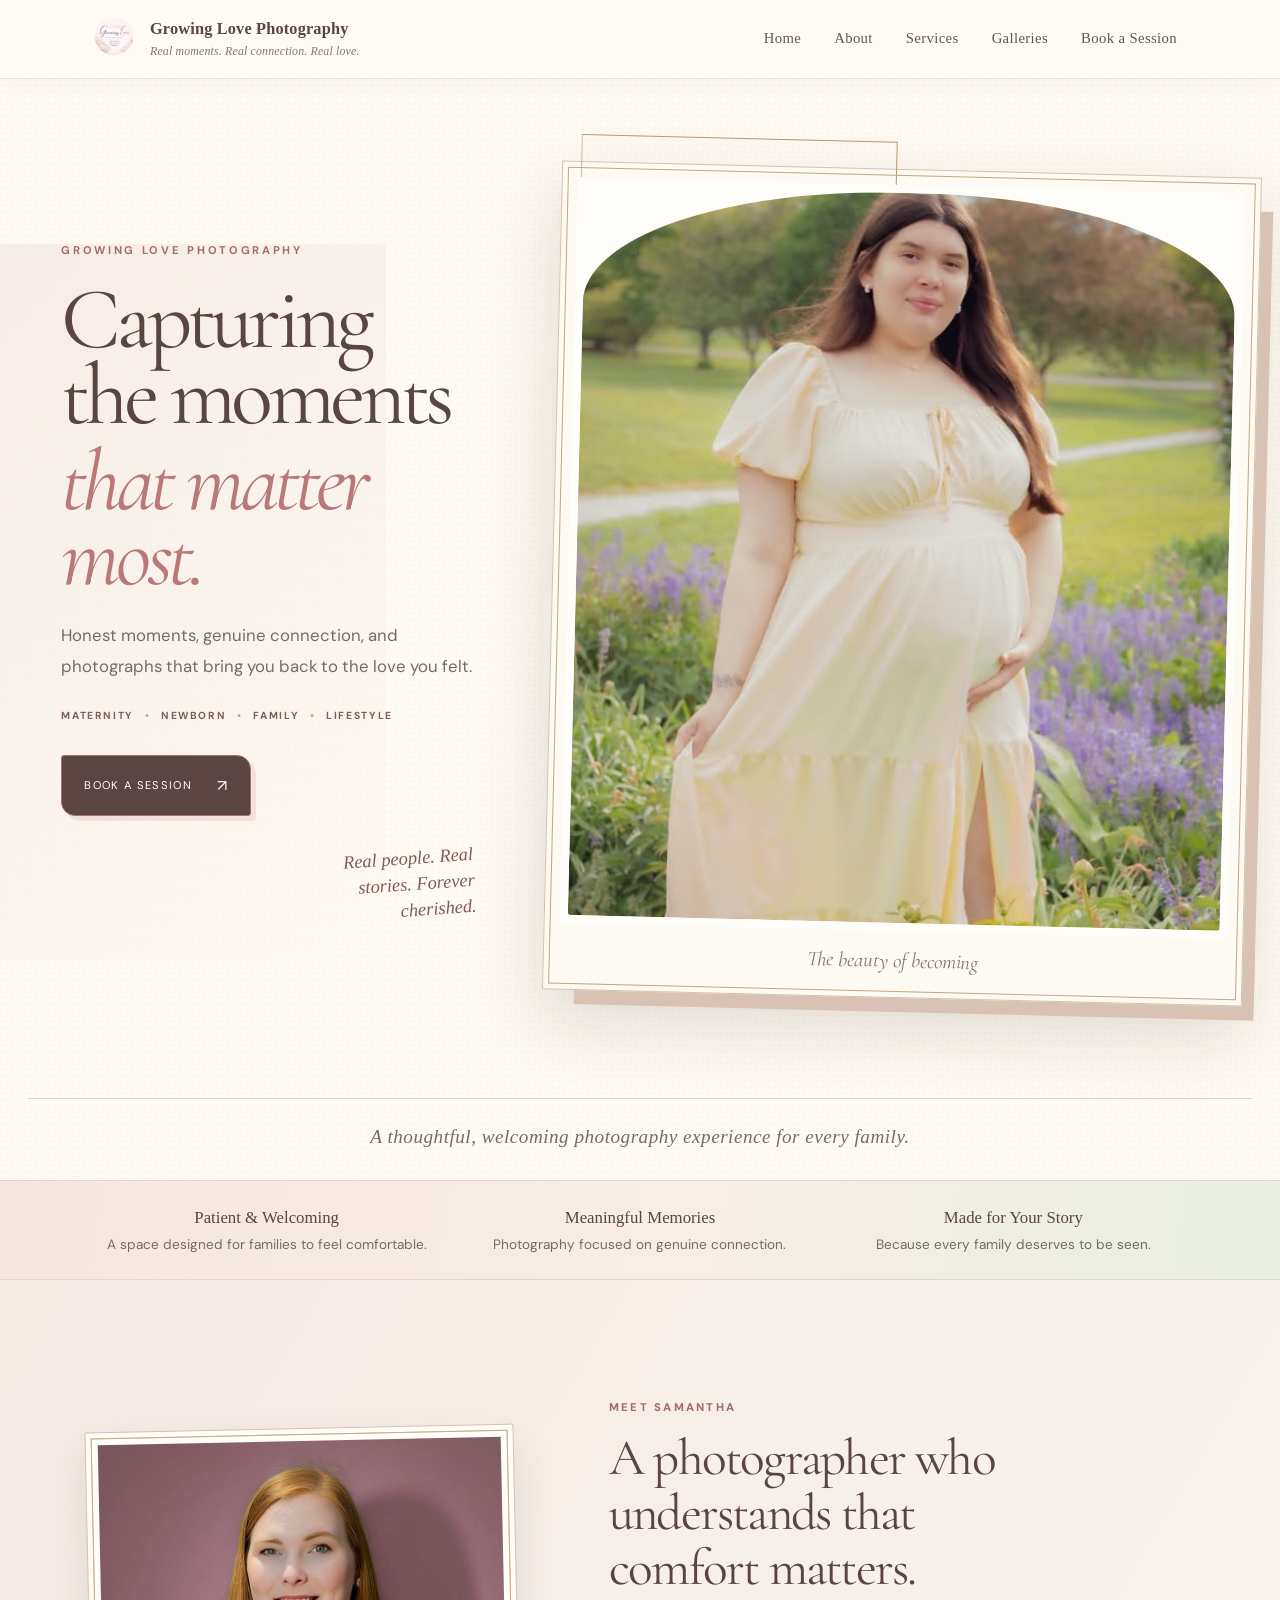
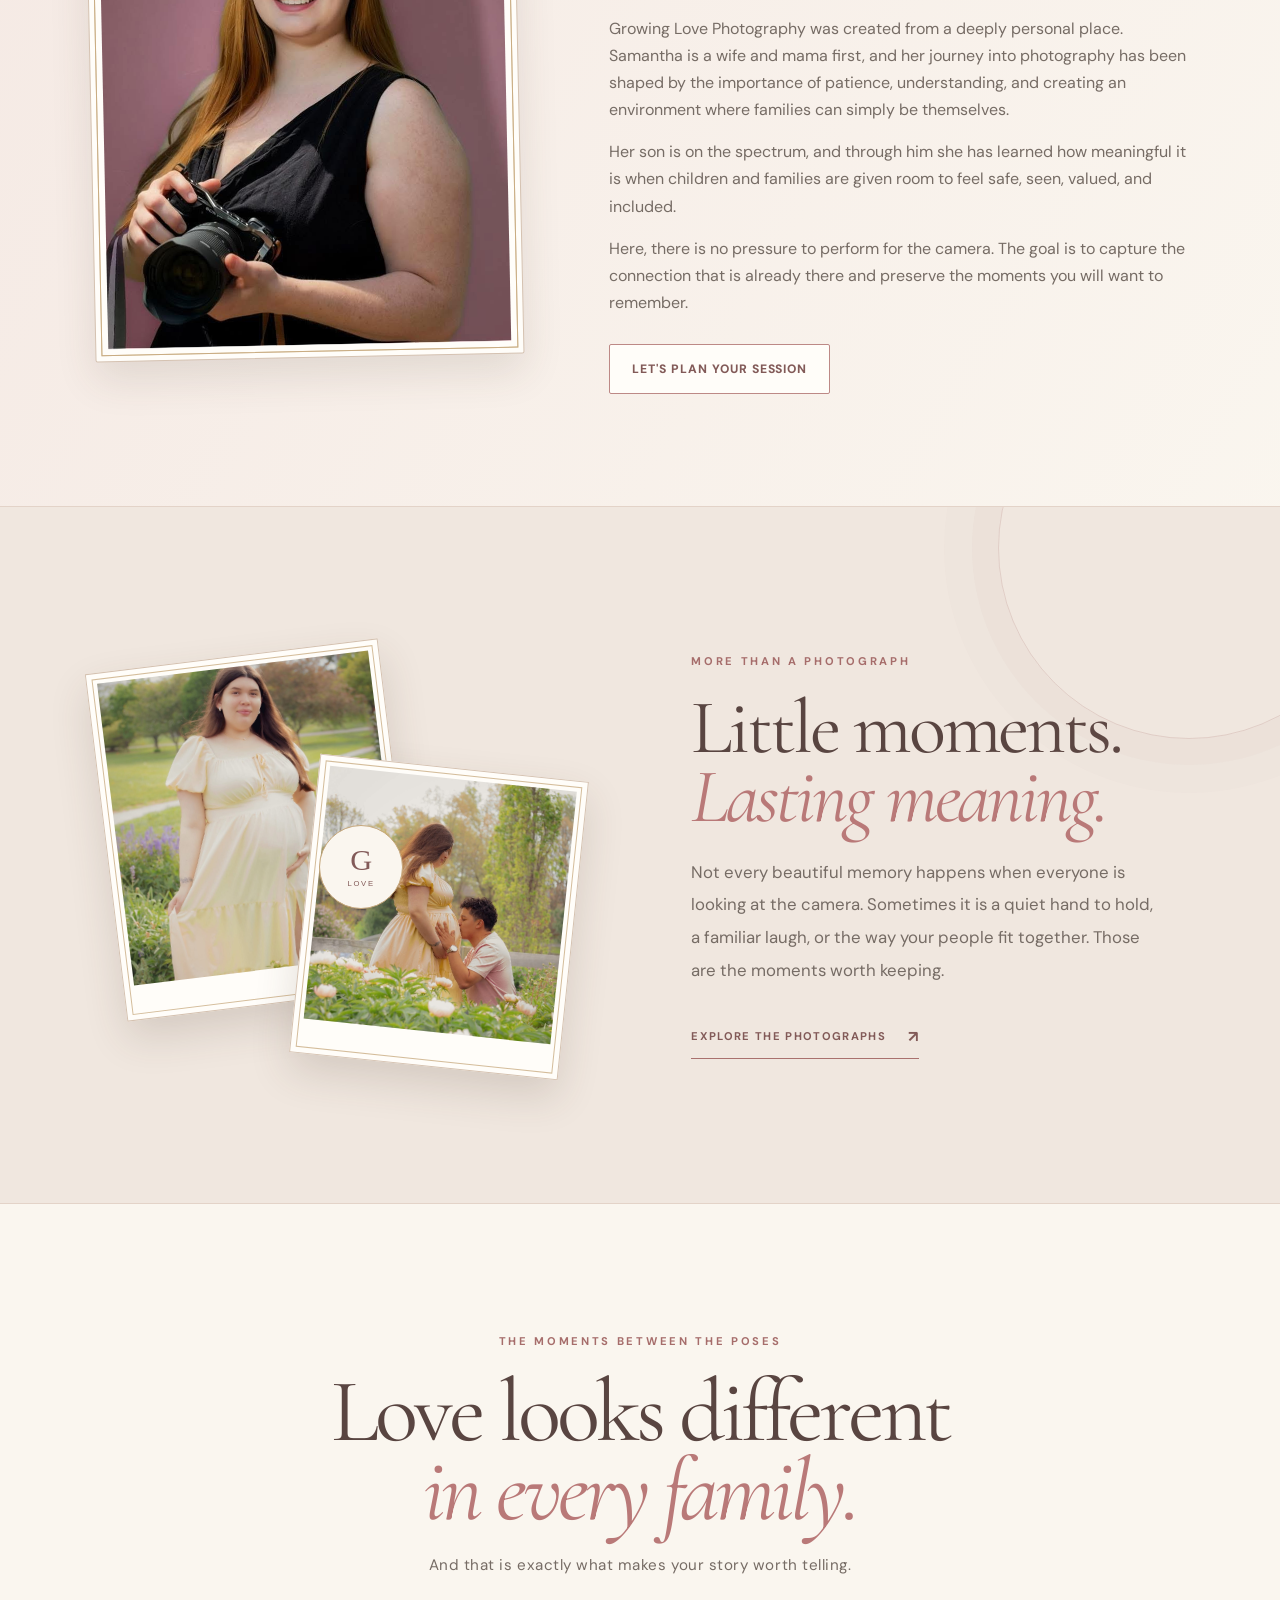
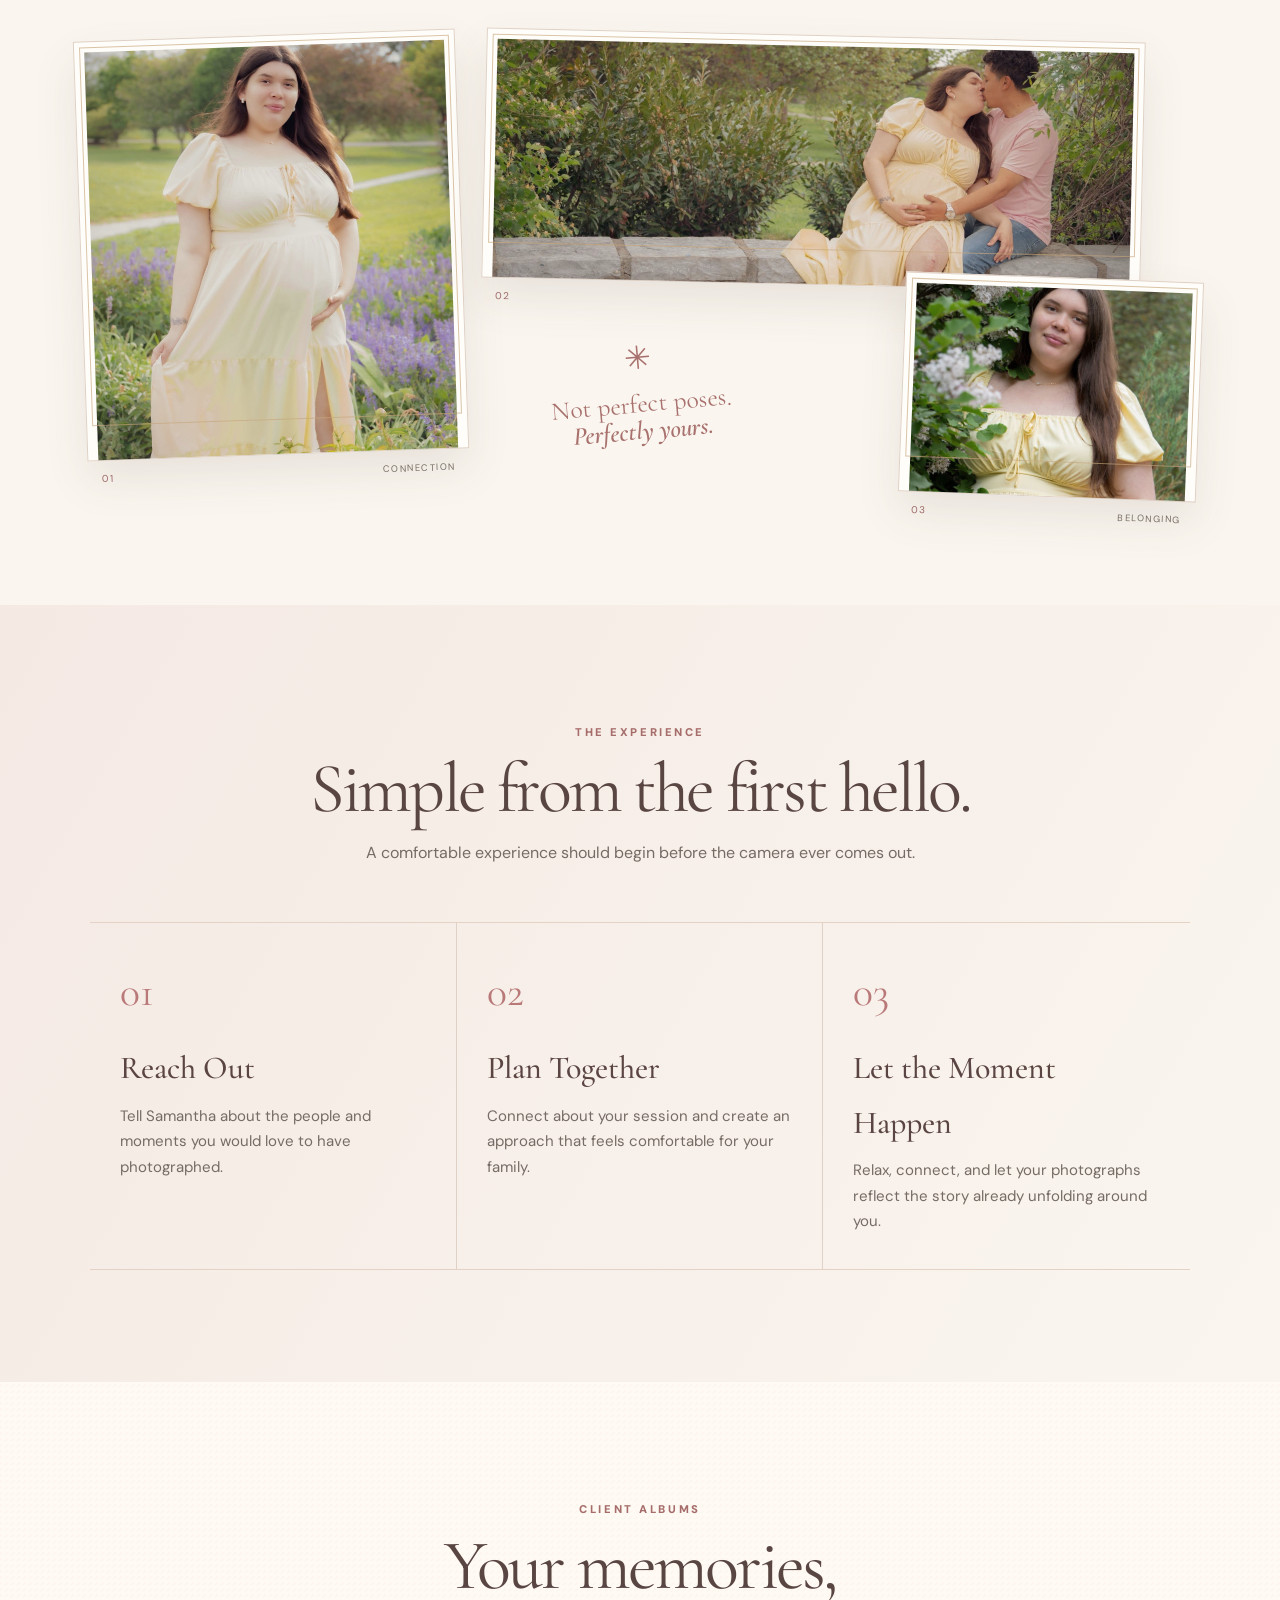
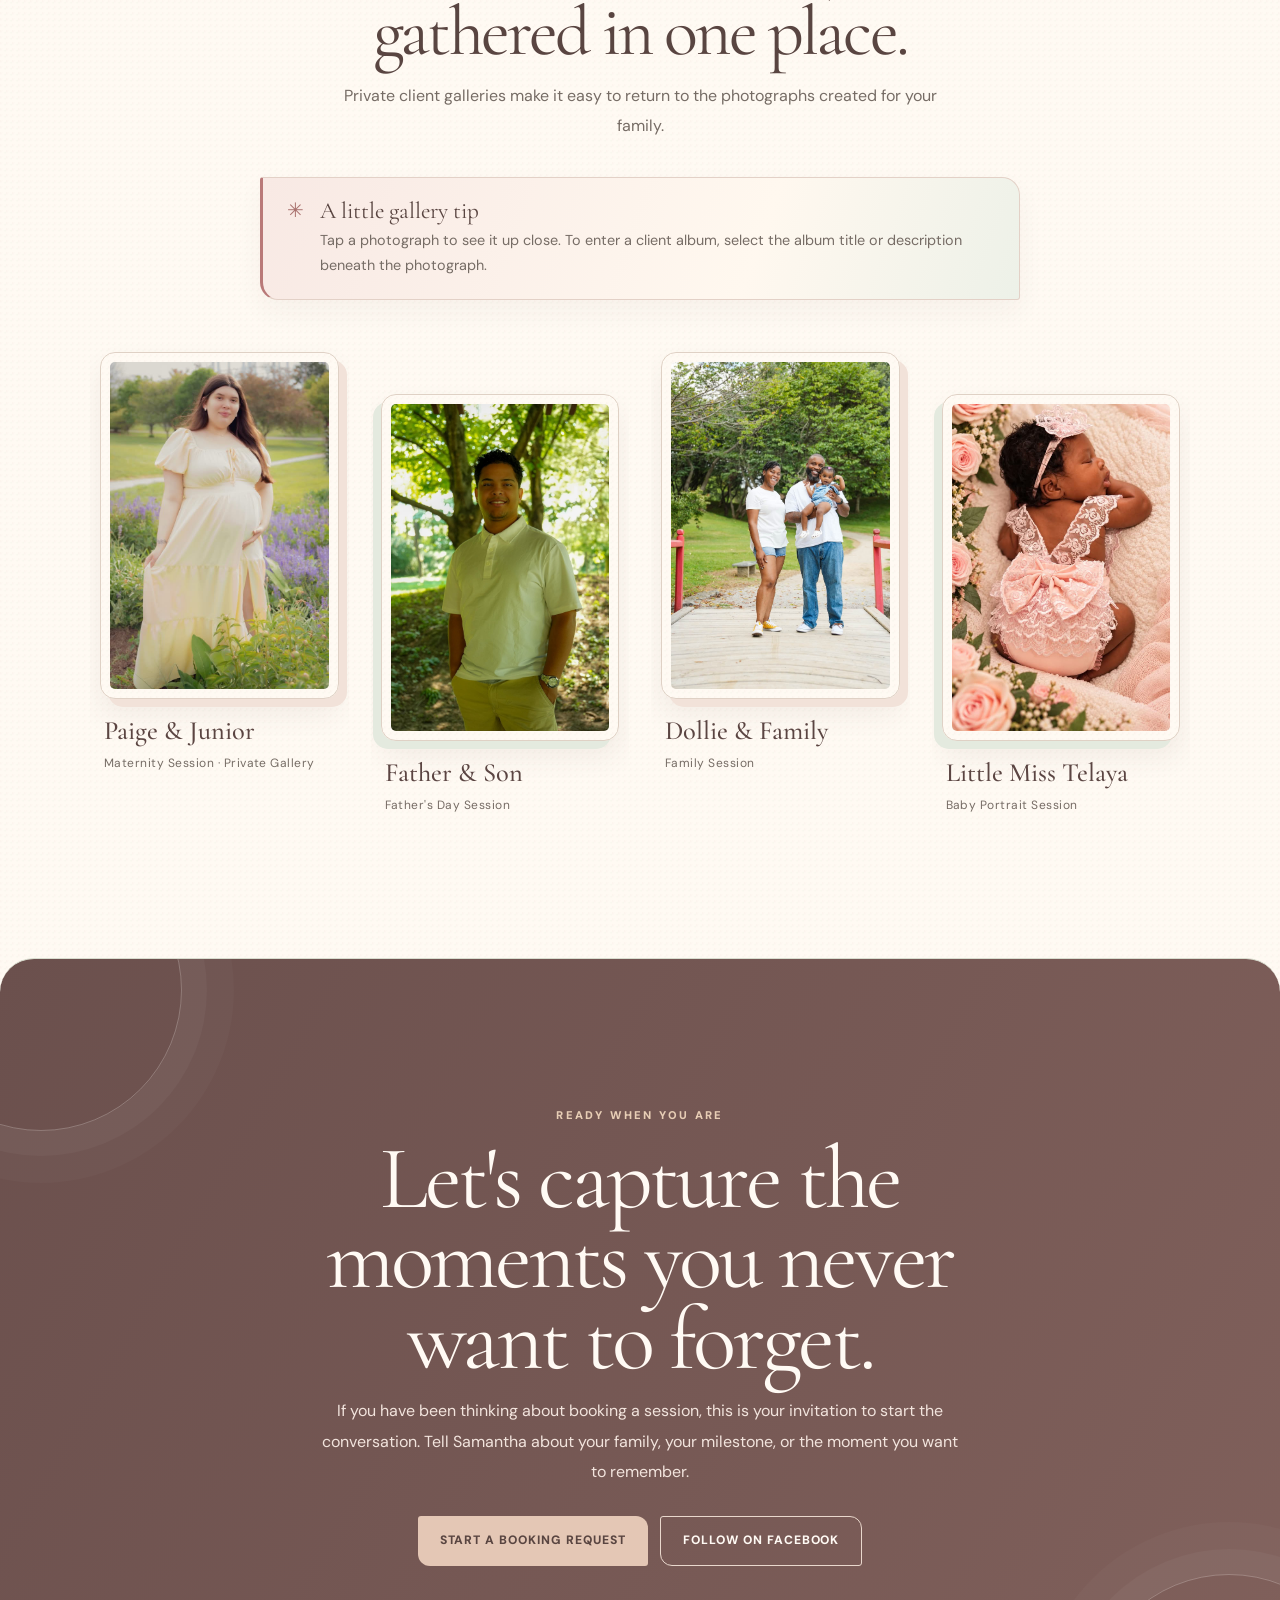
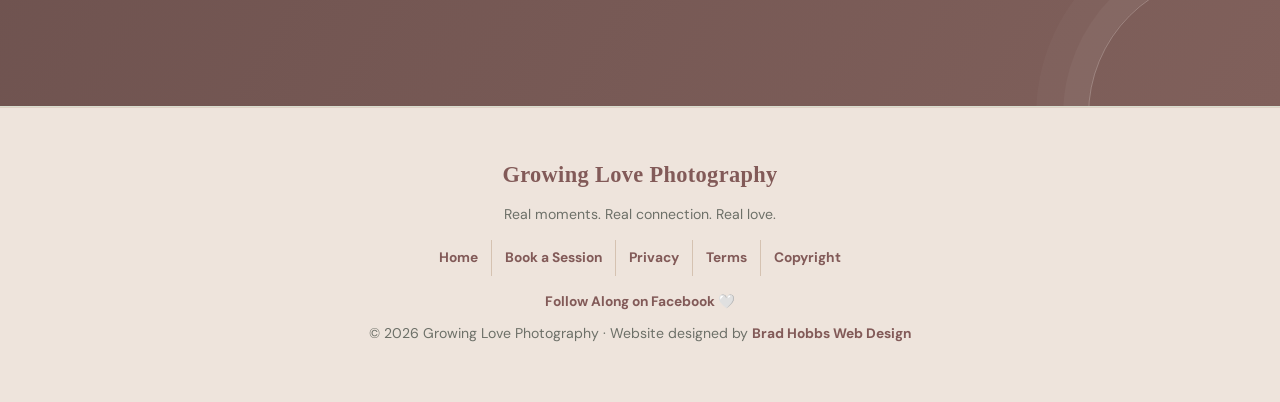
==== commit 43f405b9: "Load soft joyful visual styling" ====
--- a/index.html
+++ b/index.html
@@ -48,7 +48,7 @@
 
     <link
         rel="stylesheet"
-        href="styles.css?v=20261026-full-redesign">
+        href="styles.css?v=20261026-soft-joyful">
 
     <title>
         Growing Love Photography | Real Moments. Real Connection. Real Love.
--- a/styles.css
+++ b/styles.css
@@ -1742,3 +1742,84 @@
   .album-browsing-note{gap:12px;margin:-12px auto 32px;padding:17px 16px}
   .album-browsing-note p{font-size:.84rem}
 }
+ 
+/* SOFT & JOYFUL BRAND PERSONALITY
+   A gentle visual layer that preserves the approved page sections and layout. */
+:root{
+  --joy-cream:#fffaf3;
+  --joy-blush:#f3e2dc;
+  --joy-peach:#f5e2cf;
+  --joy-sage:#dfe8d8;
+  --joy-rose:#b97978;
+  --joy-ink:#5b4542;
+}
+body{
+  background-color:var(--joy-cream);
+  background-image:radial-gradient(ellipse at 8% 18%,rgba(243,226,220,.25),transparent 32%),
+                   radial-gradient(ellipse at 92% 46%,rgba(223,232,216,.23),transparent 30%);
+}
+.site-header{
+  background:rgba(255,250,243,.94);
+  border-bottom:1px solid rgba(185,121,120,.2);
+}
+.brand strong{color:var(--joy-ink)}
+.brand>span>span{color:#8b7770}
+.nav-links a{transition:color .2s ease,transform .2s ease}
+.nav-links a:hover{color:var(--joy-rose);transform:translateY(-1px)}
+.editorial-kicker,.eyebrow{color:#a66d6b}
+.editorial-hero h1,.section-head .section-title,.copy h2,.cta-box h2{
+  text-wrap:balance;
+}
+.editorial-hero h1 em,.editorial-note-copy h2 em,.signature-story-heading h2 em{
+  color:var(--joy-rose);
+}
+.editorial-button{
+  background:var(--joy-ink);
+  border-radius:3px 14px 3px 14px;
+  box-shadow:5px 5px 0 rgba(243,226,220,.95);
+  transition:transform .2s ease,box-shadow .2s ease,background .2s ease;
+}
+.editorial-button:hover{transform:translateY(-2px);box-shadow:7px 7px 0 rgba(223,232,216,.95)}
+.editorial-photo-mat img{border-radius:48% 48% 3px 3px / 16% 16% 3px 3px}
+.editorial-photo-caption{color:#8c716b}
+.trust-bar{background:linear-gradient(100deg,#f4e5df,#f8eee5 52%,#e8eee2)}
+.trust-item strong{color:var(--joy-ink)}
+.section-soft,.section-lavender{background-color:#f8eee7}
+.section-head .eyebrow,.copy .eyebrow{color:#a66d6b}
+.specialty img{
+  border-radius:46% 46% 3px 3px / 12% 12% 3px 3px;
+  transition:transform .35s ease,filter .35s ease;
+}
+.specialty:nth-child(2) img{border-radius:3px 3px 46% 46% / 3px 3px 12% 12%}
+.specialty:nth-child(3) img{border-radius:46% 46% 3px 3px / 12% 12% 3px 3px}
+.specialty:hover img{transform:translateY(-4px) rotate(-.5deg);filter:saturate(1.04)}
+.specialty h3,.process-card h3,.album-copy strong{color:var(--joy-ink)}
+.specialty-cta{border-color:#e7d4ca;color:#a66d6b}
+.process{border-color:#e4d2c7}
+.process-card .num{color:var(--joy-rose)}
+.album img{
+  border-radius:3px 3px 3px 22px;
+  box-shadow:8px 8px 0 #f2e2d9,0 15px 28px rgba(91,69,66,.08);
+  transition:transform .3s ease,box-shadow .3s ease;
+}
+.album:nth-child(even) img{border-radius:3px 3px 22px 3px;box-shadow:-8px 8px 0 #e4eadf,0 15px 28px rgba(91,69,66,.08)}
+.album:hover img{transform:translateY(-4px) rotate(-.5deg)}
+.album-copy strong{display:block}
+.album-browsing-note{
+  background:linear-gradient(110deg,#f8e9e4,#fff8ef 65%,#edf1e8);
+  border-left-color:var(--joy-rose);
+  border-radius:3px 18px 3px 18px;
+}
+.album-browsing-note-title{color:var(--joy-ink)}
+.cta{background:linear-gradient(120deg,#6b504d,#80605b);border-radius:34px 34px 0 0}
+.cta .btn-primary{border-radius:3px 12px 3px 12px}
+.cta .btn-secondary{border-radius:3px 12px 3px 12px}
+.btn{transition:transform .2s ease,background .2s ease}
+.btn:hover{transform:translateY(-2px)}
+@media(max-width:680px){
+  .editorial-photo-mat img{border-radius:46% 46% 3px 3px / 10% 10% 3px 3px}
+  .specialty img{border-radius:38% 38% 3px 3px / 8% 8% 3px 3px}
+  .specialty:nth-child(2) img{border-radius:3px 3px 38% 38% / 3px 3px 8% 8px}
+  .album img,.album:nth-child(even) img{box-shadow:5px 5px 0 #f2e2d9,0 10px 18px rgba(91,69,66,.07)}
+  .cta{border-radius:24px 24px 0 0}
+}
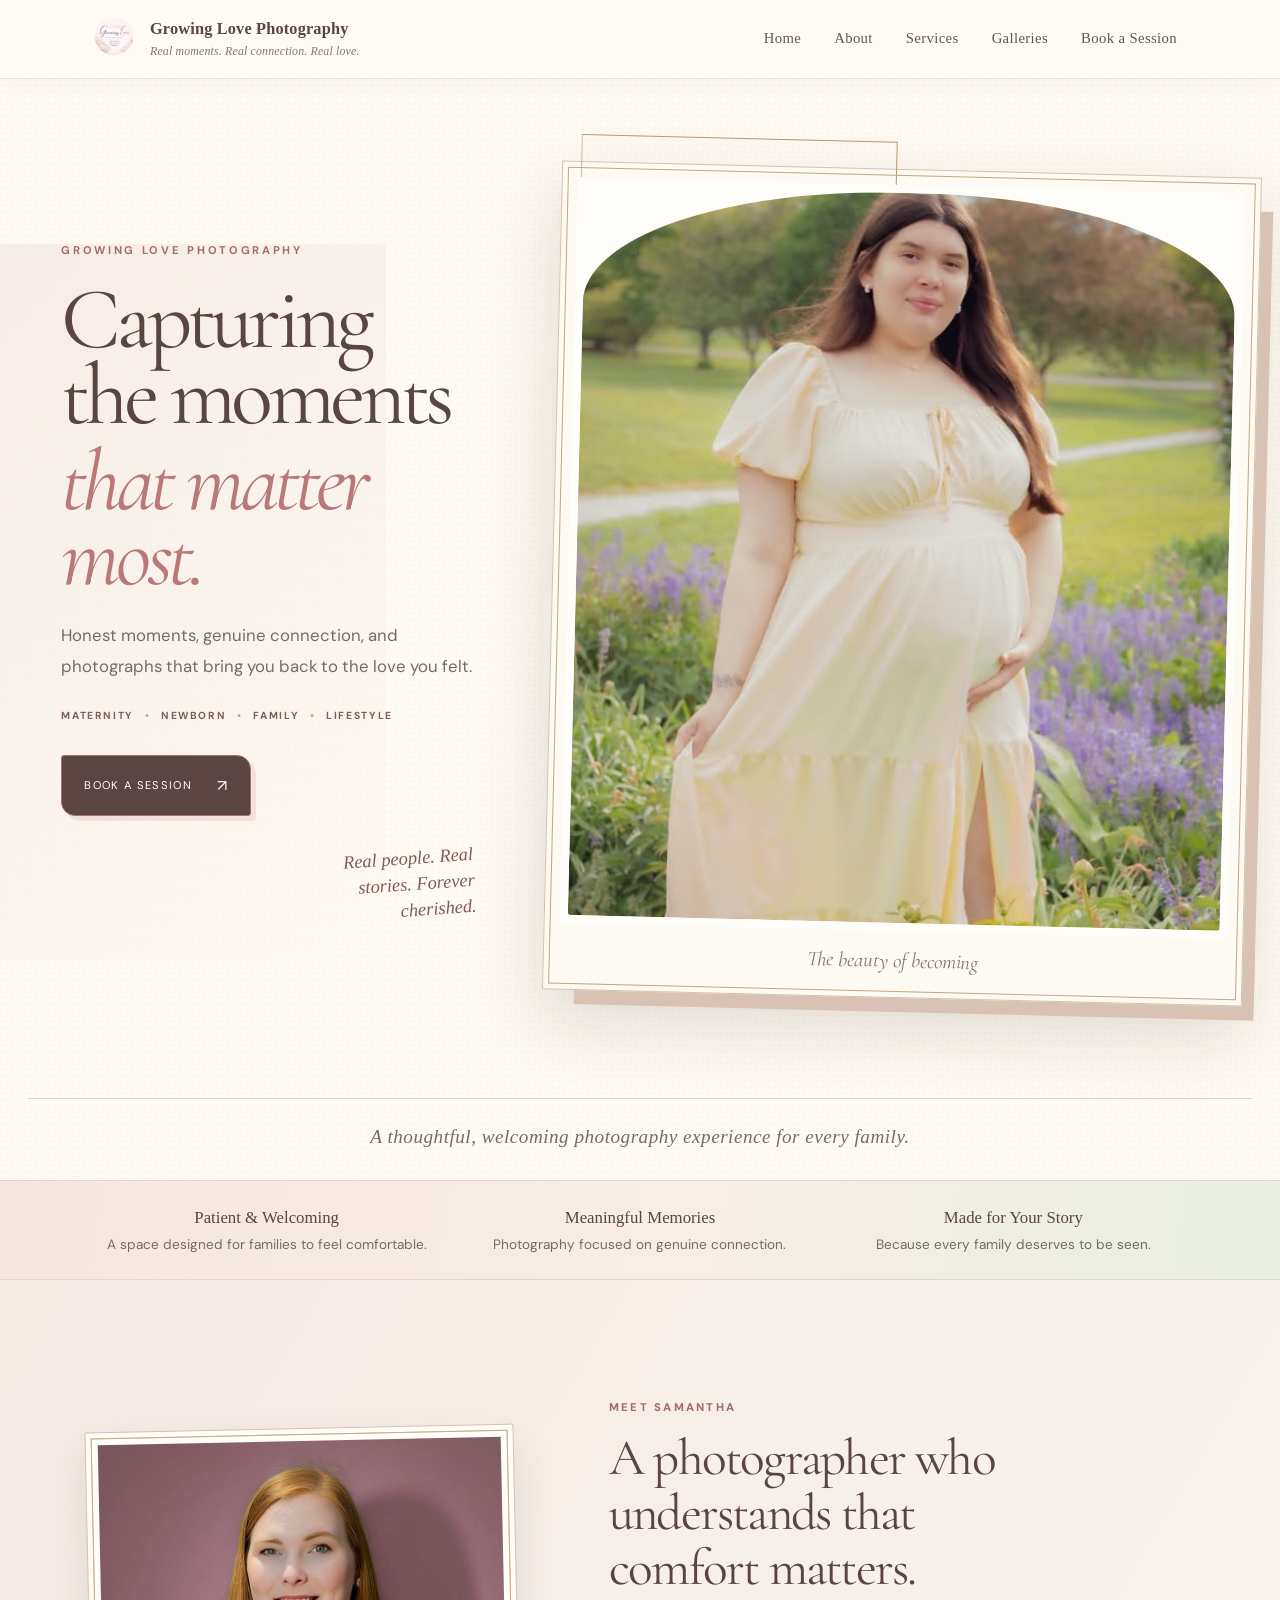
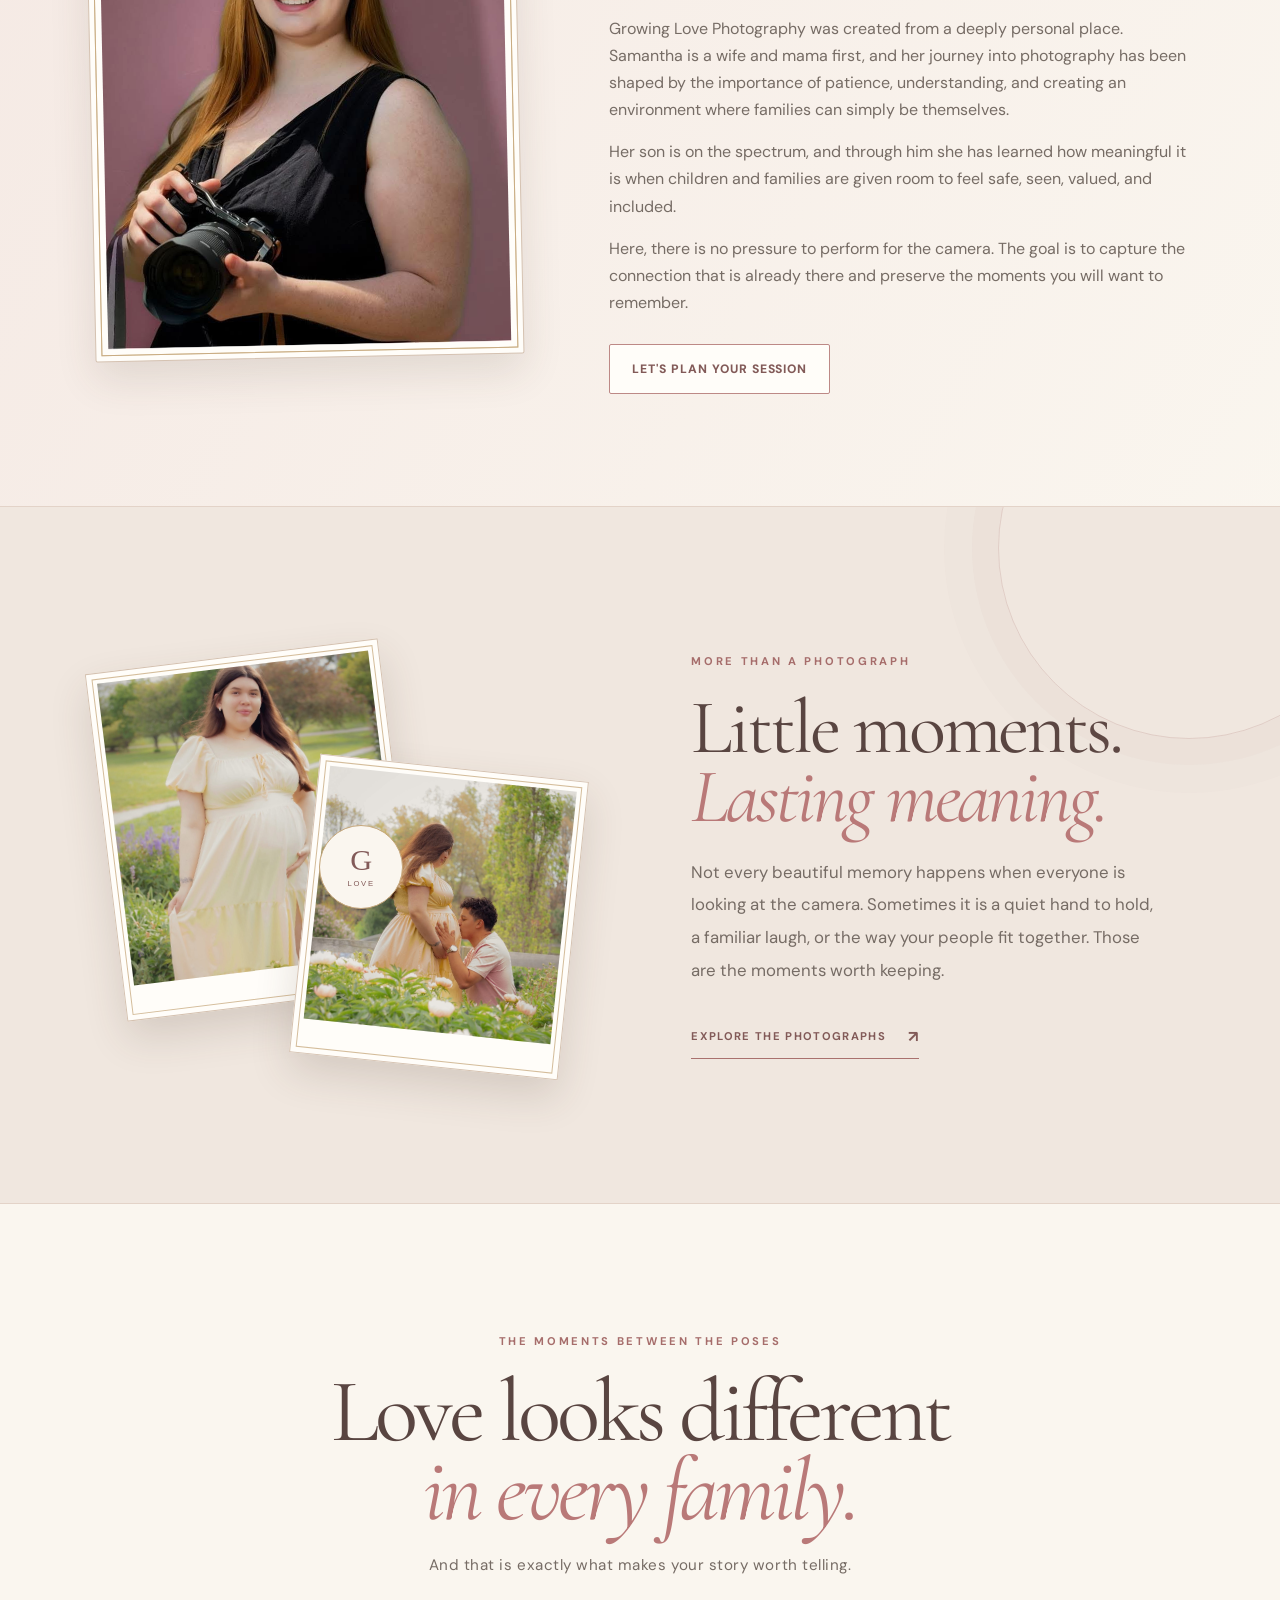
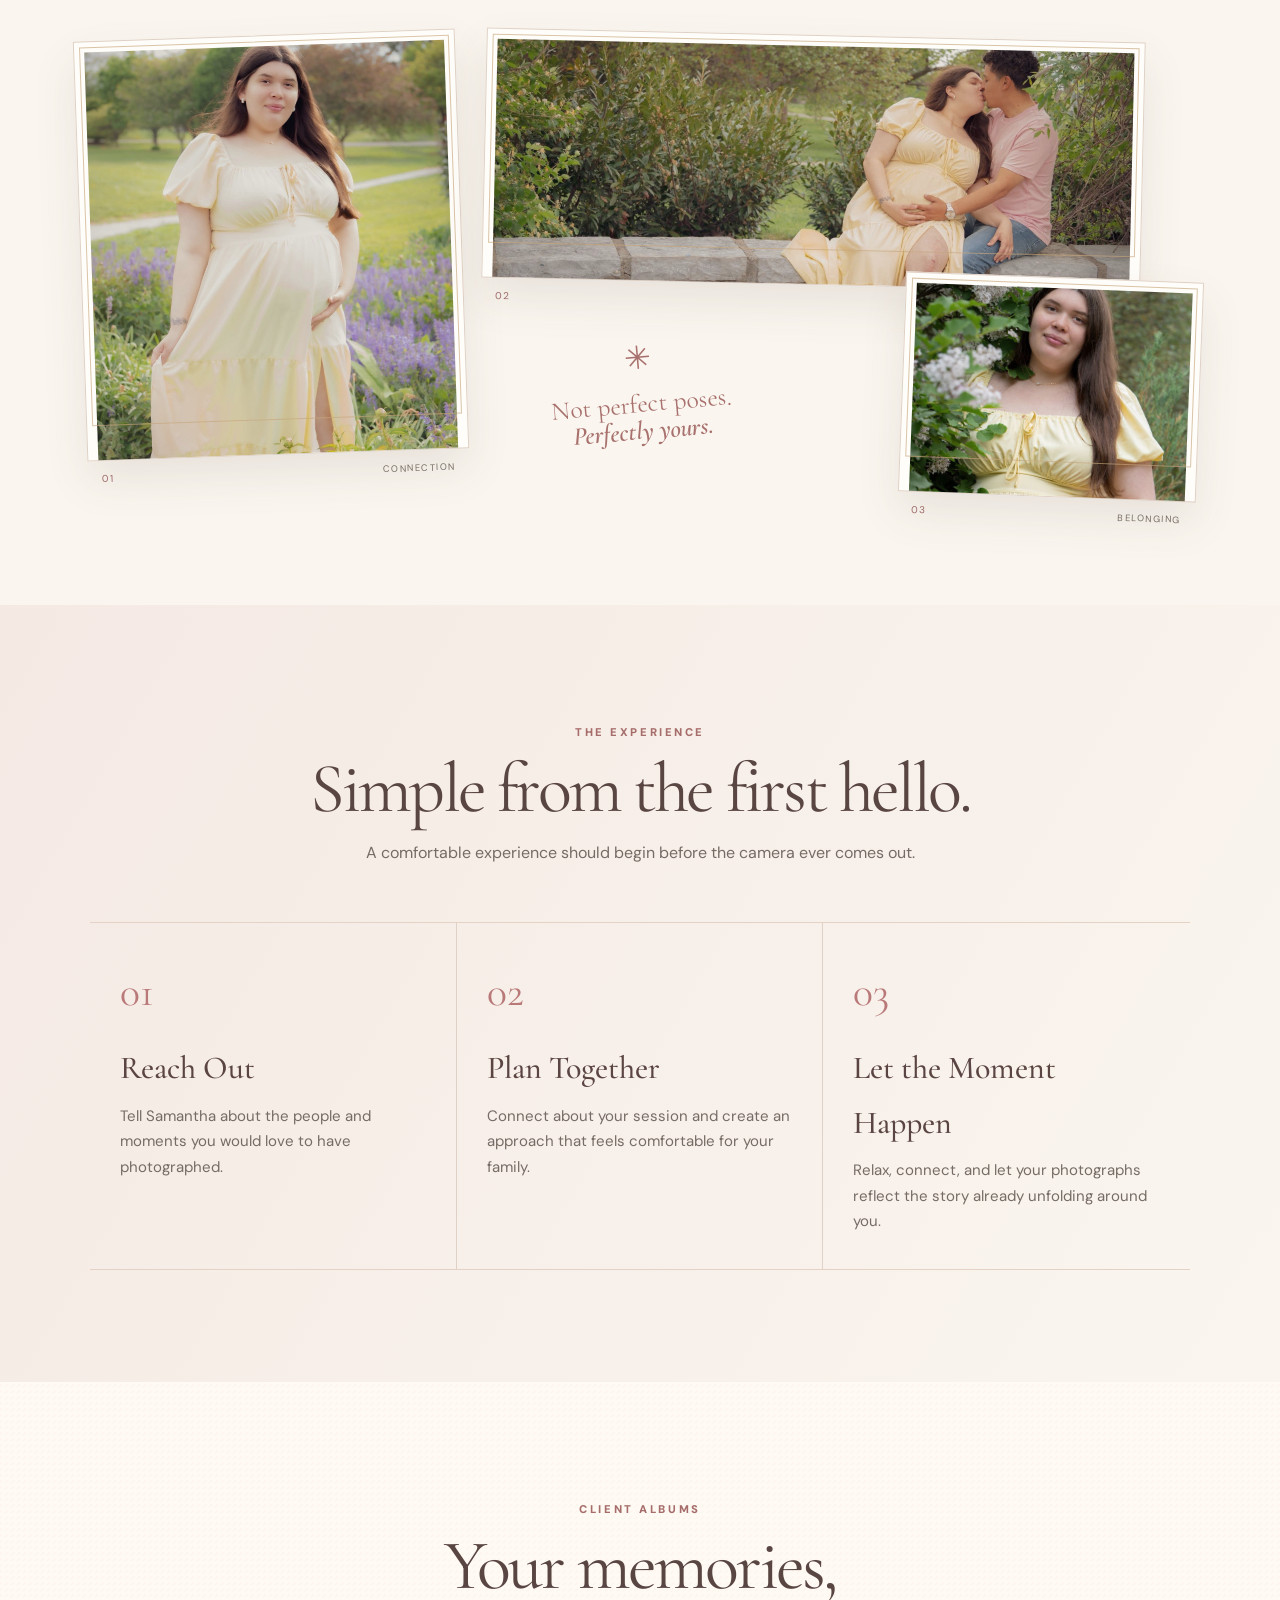
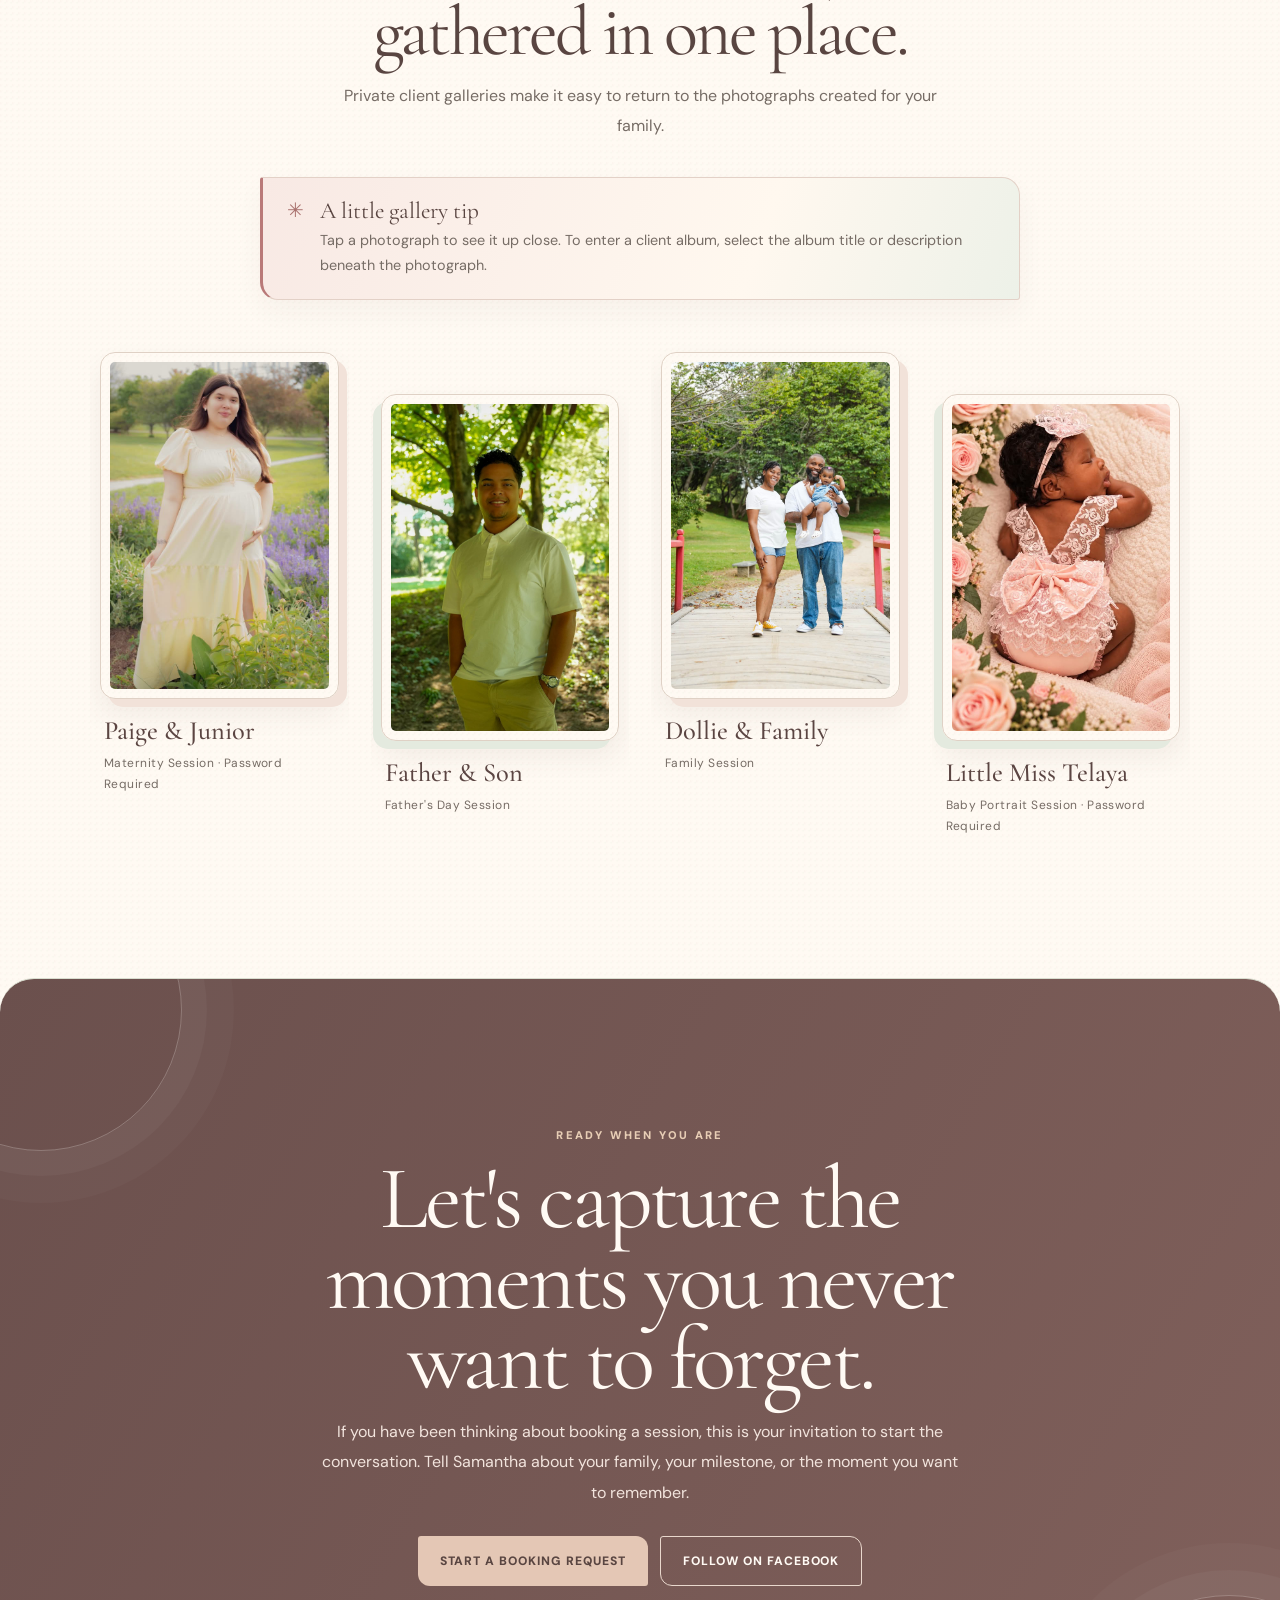
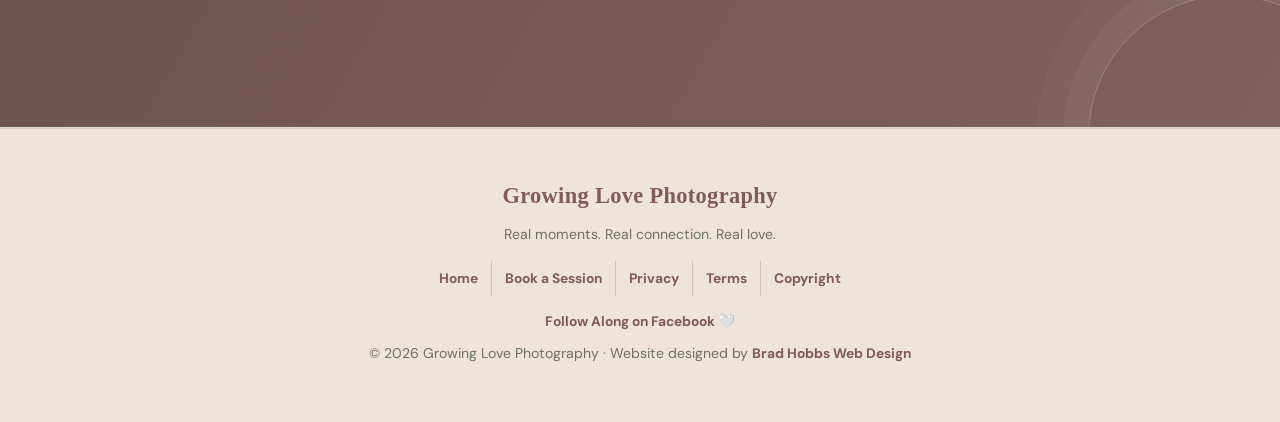
==== commit 03ed632b: "Label private galleries as password required" ====
--- a/index.html
+++ b/index.html
@@ -483,7 +483,7 @@
                             </strong>
 
                             <span>
-                                Maternity Session · Private Gallery
+                                Maternity Session · Password Required
                             </span>
 
                         </div>
@@ -573,7 +573,7 @@
                             </strong>
 
                             <span>
-                                Baby Portrait Session
+                                Baby Portrait Session · Password Required
                             </span>
 
                         </div>
